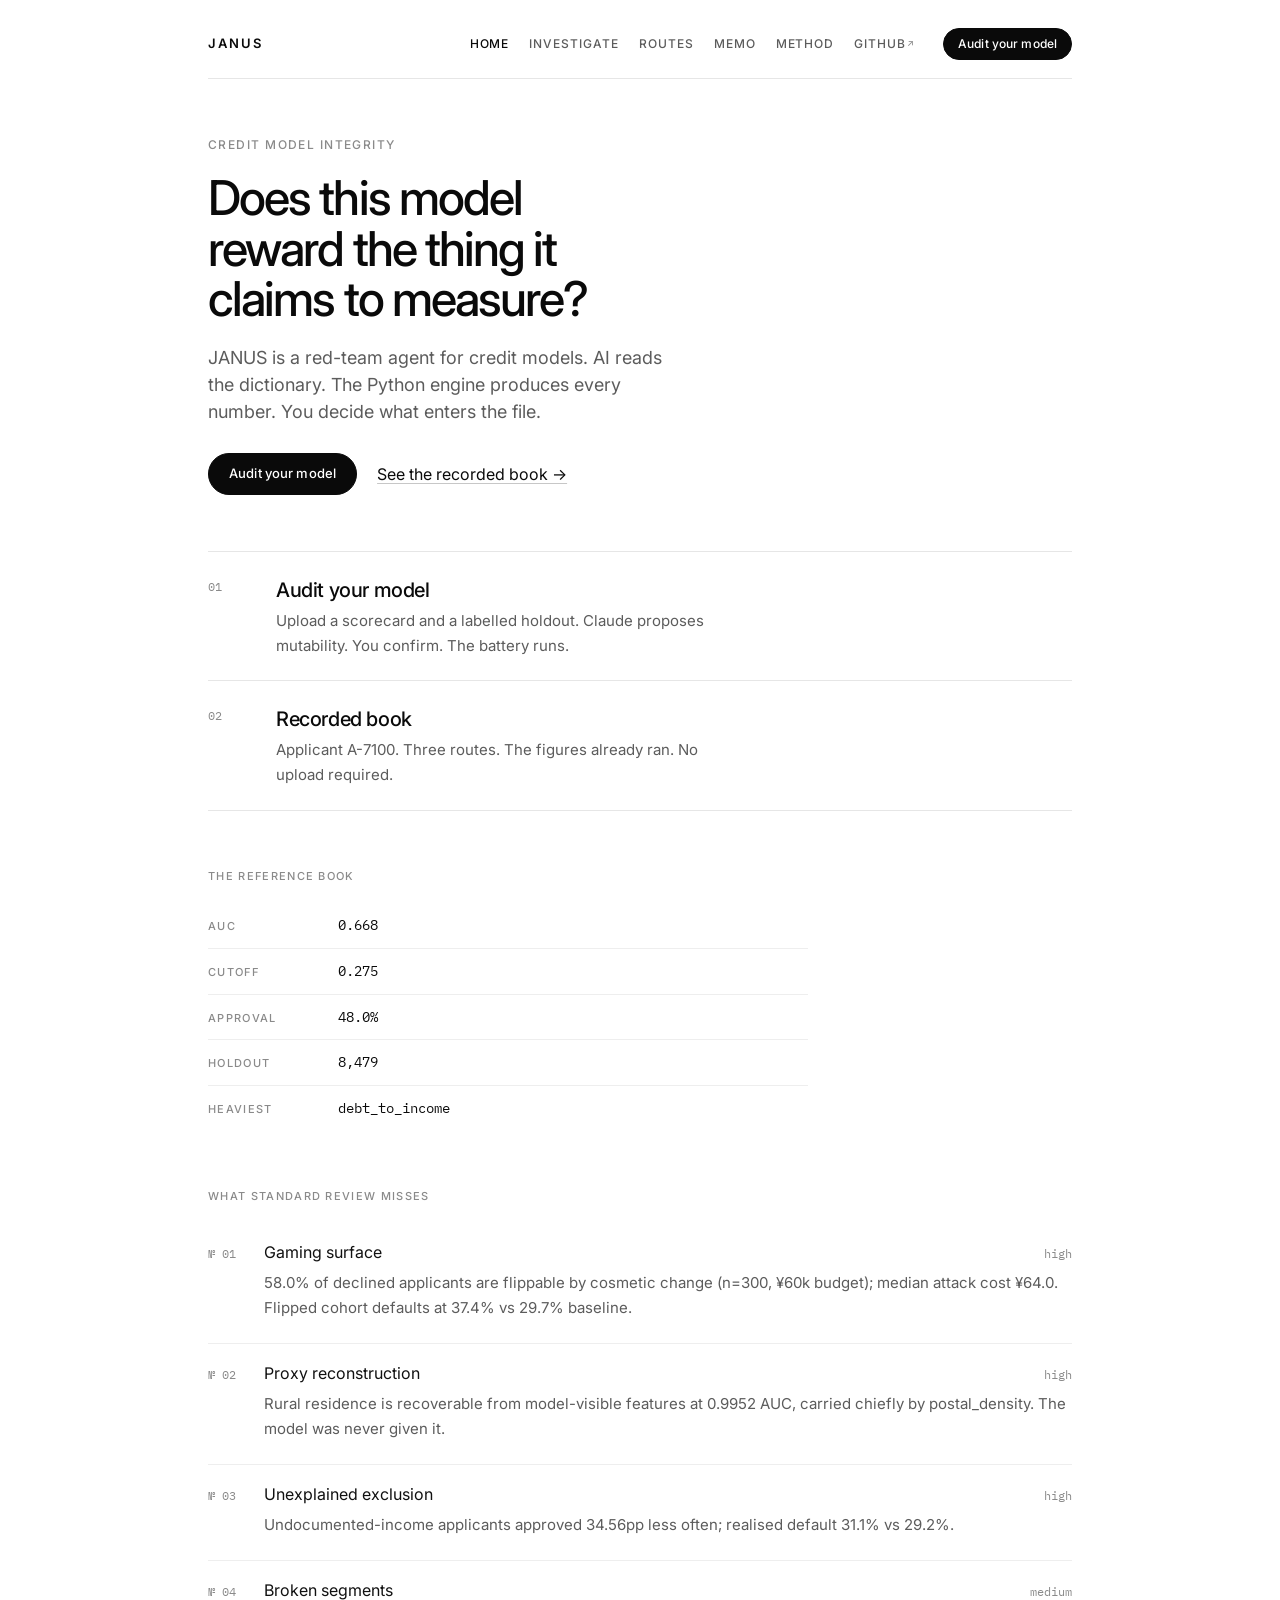
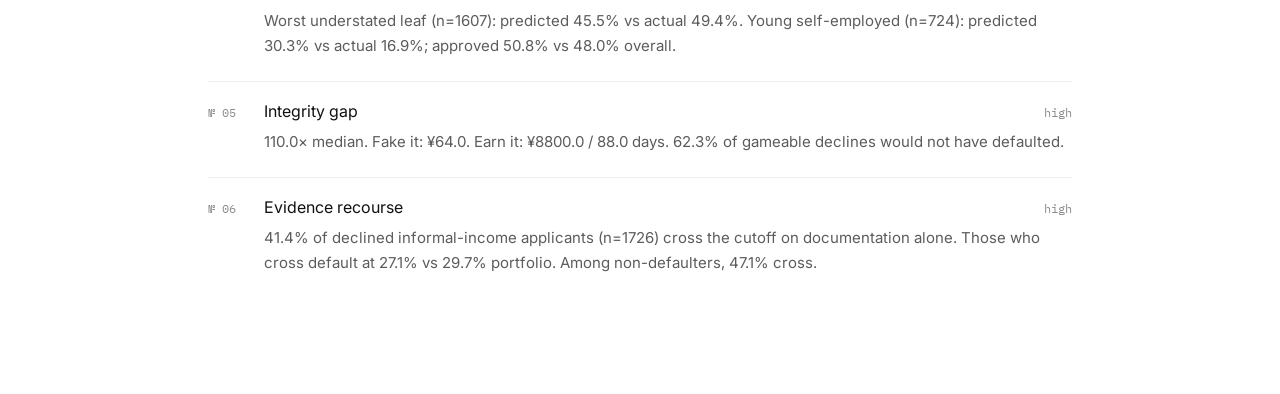
==== docs/index.html @ 26aa862a "Remove GOAI 2026 from the site kicker Co-authored-by: ven venn <venvennnn@users.noreply.github.com>" ====
<!DOCTYPE html>
<html lang="en">
<head>
  <meta charset="utf-8">
  <meta name="viewport" content="width=device-width, initial-scale=1">
  <title>JANUS</title>
  <meta name="description" content="JANUS investigates whether a lending model rewards genuine creditworthiness — or merely the ability to manipulate what it sees.">
  <meta name="theme-color" content="#ffffff">
  <meta property="og:title" content="JANUS — credit model integrity">
  <meta property="og:description" content="Does this model reward the thing it claims to measure?">
  <meta property="og:type" content="website">
  <link rel="icon" href="./favicon.svg" type="image/svg+xml">
  <link rel="preconnect" href="https://fonts.googleapis.com">
  <link rel="preconnect" href="https://fonts.gstatic.com" crossorigin>
  <link href="https://fonts.googleapis.com/css2?family=IBM+Plex+Mono:wght@400;500&family=Inter:wght@400;500;600&display=swap" rel="stylesheet">
  <link rel="stylesheet" href="./css/app.css">
</head>
<body>
  <a class="skip" href="#audit">Skip to audit</a>
  <div class="container">
    <header class="top">
      <a class="brand" href="#brief">JANUS</a>
      <nav class="nav" aria-label="Primary">
        <a href="#brief">home</a>
        <a href="#investigate">investigate</a>
        <a href="#routes">routes</a>
        <a href="#memo">memo</a>
        <a href="#method">method</a>
        <a href="https://github.com/venvennnn/janus" rel="external noopener">github<span class="ext">↗</span></a>
      </nav>
      <a class="btn btn-sm" href="#audit">Audit your model</a>
    </header>

    <p class="dock" id="applicant-dock" hidden>
      <span class="dock-id" data-bind="demo_applicant.applicant_id"></span>
      <span class="sep">·</span>
      <span id="dock-who"></span>
      <span class="sep">·</span>
      DTI <span data-bind="demo_applicant.recorded_dti" data-fmt="dti"></span> recorded, <span data-bind="demo_applicant.true_dti" data-fmt="dti"></span> true
      <span class="sep">·</span>
      <span id="dock-decision">declined</span>
    </p>

    <main>
      <section id="brief" class="view" data-view="brief">
        <p class="kicker">credit model integrity</p>
        <h1 class="hero">Does this model reward the thing it claims to measure?</h1>
        <p class="lede">JANUS is a red-team agent for credit models. AI reads the dictionary. The Python engine produces every number. You decide what enters the file.</p>
        <p class="hero-actions">
          <a class="btn" href="#audit">Audit your model</a>
          <a class="text-btn" href="#investigate">See the recorded book →</a>
        </p>

        <ol class="paths">
          <li>
            <a href="#audit">
              <span class="num">01</span>
              <span class="title">Audit your model</span>
              <span class="subtitle">Upload a scorecard and a labelled holdout. Claude proposes mutability. You confirm. The battery runs.</span>
            </a>
          </li>
          <li>
            <a href="#investigate">
              <span class="num">02</span>
              <span class="title">Recorded book</span>
              <span class="subtitle">Applicant A-7100. Three routes. The figures already ran. No upload required.</span>
            </a>
          </li>
        </ol>

        <h2 class="section-eyebrow">The reference book</h2>
        <ul class="channels">
          <li><span class="label">AUC</span><span class="value" data-bind="model.auc_holdout" data-fmt="auc"></span></li>
          <li><span class="label">Cutoff</span><span class="value" data-bind="model.cutoff" data-fmt="p"></span></li>
          <li><span class="label">Approval</span><span class="value" data-bind="model.approval_rate" data-fmt="pct1"></span></li>
          <li><span class="label">Holdout</span><span class="value" data-bind="model.n_holdout" data-fmt="int"></span></li>
          <li><span class="label">Heaviest</span><span class="value" data-bind="model.heaviest_feature"></span></li>
        </ul>

        <h2 class="section-eyebrow">What standard review misses</h2>
        <ol class="writing-list" id="home-findings"></ol>
      </section>

      <section id="audit" class="view" data-view="audit" hidden>
        <h1>Audit your model</h1>
        <p class="tag">five inputs<span class="sep">·</span>one human gate</p>
        <div class="body">
          <p>Upload a credit model and a labelled holdout. Claude reads the feature dictionary and proposes how each feature can move. You confirm. The engine then runs the same battery that produced the recorded demo. Claude reads those figures and writes the investigation. It never invents a number.</p>
          <p>Most judges should start with the recorded book. The upload path is here so the demo is not only a walkthrough.</p>
          <p>
            <button type="button" class="text-btn" id="btn-use-book">use the JANUS book →</button>
            <span class="sep">·</span>
            <a href="./sample/janus-sample.zip" id="sample-zip">download a sample pack</a>
          </p>
          <p class="fineprint" id="api-status">Checking the review service…</p>
        </div>

        <form id="audit-form" class="audit-form">
          <div class="field">
            <label for="input-model">1. Model</label>
            <input id="input-model" name="model" type="file" accept=".joblib,.pkl,.pickle">
            <p class="hint">Anything with <code>predict_proba</code>. joblib or pickle. Do not upload a model you do not trust — loading pickle executes code.</p>
          </div>
          <div class="field">
            <label for="input-holdout">2. Holdout CSV</label>
            <input id="input-holdout" name="holdout" type="file" accept=".csv">
            <p class="hint">Features plus a <code>default</code> column. Without outcomes, Janus cannot say whether gamed approvals are riskier. Cap 20,000 rows. No PII.</p>
          </div>
          <div class="field">
            <label for="input-cutoff">3. Approval cutoff</label>
            <input id="input-cutoff" name="cutoff" type="number" step="0.001" min="0" max="1" value="0.275" required>
            <p class="hint">Approve when predicted default is below this number. The sample pack writes its cutoff in <code>dictionary.txt</code>.</p>
          </div>
          <div class="field">
            <label for="input-dictionary">4. Feature dictionary</label>
            <input id="input-dictionary" name="dictionary" type="file" accept=".txt,.md,.csv">
            <textarea id="input-dictionary-text" name="dictionary_text" placeholder="Or paste: savings_balance is an unverified snapshot…"></textarea>
            <p class="hint">Strongly recommended. Claude reads this. Without it the agent is guessing in the dark.</p>
          </div>
          <div class="field">
            <label for="input-context">5. Business context</label>
            <textarea id="input-context" name="context" placeholder="Unsecured consumer book. Informal cash income often unrecorded…"></textarea>
            <p class="hint">Optional. Lender, product, what is verified at application.</p>
          </div>
          <p>
            <button type="submit" class="btn" id="btn-propose">Propose mutability</button>
          </p>
          <p class="fineprint" id="propose-status"></p>
        </form>

        <div id="propose-stage" hidden>
          <h2 class="section-eyebrow">Human gate 1</h2>
          <div class="body">
            <p>Claude proposed this table from the dictionary. Edit anything that is wrong. Search does not run until you confirm.</p>
          </div>
          <div class="table-wrap">
            <table class="grid" id="propose-table">
              <thead>
                <tr>
                  <th>Feature</th>
                  <th>Kind</th>
                  <th>Dir</th>
                  <th>Fake ¥</th>
                  <th>Earn ¥</th>
                  <th>Why</th>
                </tr>
              </thead>
              <tbody></tbody>
            </table>
          </div>
          <label class="gate">
            <input type="checkbox" id="gate-upload-mutability">
            <span>I confirm these mutability assumptions for this lender</span>
          </label>
          <p>
            <button type="button" class="btn" id="btn-run-upload">Run the battery</button>
          </p>
          <p class="fineprint" id="run-status"></p>
        </div>
      </section>

      <section id="investigate" class="view" data-view="investigate" hidden>
        <h1>Investigate</h1>
        <p class="tag">coverage first, then intelligence</p>
        <ol class="steps">
          <li><button type="button" data-step="0" class="is-active">mutability</button></li>
          <li><button type="button" data-step="1">battery</button></li>
          <li><button type="button" data-step="2">safer?</button></li>
          <li><button type="button" data-step="3">gap</button></li>
          <li><button type="button" data-step="4">why</button></li>
          <li><button type="button" data-step="5">routes</button></li>
        </ol>
        <p class="step-nav">
          <button type="button" class="text-btn" id="btn-prev">back</button>
          <span class="sep">·</span>
          <button type="button" class="text-btn" id="btn-play">play</button>
          <span class="sep">·</span>
          <button type="button" class="text-btn" id="btn-next">next →</button>
        </p>

        <div id="stage" class="stage" tabindex="-1">
          <article class="panel" data-panel="0">
            <h2>Propose the feature mutability model</h2>
            <div class="body">
              <p>Whether <code>savings_balance</code> is cosmetic depends on how this lender verifies it. The agent reads the feature dictionary and proposes; a person signs. Without this gate, Janus works on exactly one model — the one whose lever table was hand-authored.</p>
            </div>
            <div class="table-wrap">
              <table class="grid" id="mutability-table">
                <thead>
                  <tr>
                    <th>Feature</th>
                    <th>Kind</th>
                    <th>Fake</th>
                    <th>Earn</th>
                    <th>Why</th>
                  </tr>
                </thead>
                <tbody></tbody>
              </table>
            </div>
            <label class="gate">
              <input type="checkbox" id="gate-mutability">
              <span>I confirm these mutability assumptions for this lender</span>
            </label>
          </article>

          <article class="panel" data-panel="1" hidden>
            <h2>The mandatory battery always runs</h2>
            <div class="body">
              <p>A validation report that skipped an audit because the agent did not hypothesise it is worthless. Four audits. Then the part a script cannot do.</p>
            </div>
            <ol class="writing-list" id="battery-tiles"></ol>
          </article>

          <article class="panel" data-panel="2" hidden>
            <h2>Are the flipped applicants actually lower risk?</h2>
            <div class="body">
              <p>The battery found a large cosmetic attack surface. The agent does not stop at “the model is gameable.” It asks whether gamed approvals are the people the model claims to want.</p>
            </div>
            <ul class="channels">
              <li><span class="label">Flipped</span><span class="value" data-bind="battery.attack_surface.flipped_default_rate" data-fmt="pct1" data-run="run.attack_surface"></span></li>
              <li><span class="label">Baseline</span><span class="value" data-bind="battery.attack_surface.baseline_default_rate" data-fmt="pct1" data-run="run.attack_surface"></span></li>
            </ul>
            <p class="body">Gamed approvals are <em>worse</em> than average. The model is not being talked into a safer book.</p>
          </article>

          <article class="panel" data-panel="3" hidden>
            <h2>Fake it versus earn it</h2>
            <div class="body">
              <p>Two cost functions. They are not interchangeable. The median of per-applicant ratios is the gap — not the ratio of medians.</p>
            </div>
            <p class="display" data-bind="battery.integrity_gap.median_gap_ratio" data-fmt="times" data-run="run.integrity_gap"></p>
            <p class="tag">median integrity gap</p>
            <ul class="channels">
              <li><span class="label">Fake it</span><span class="value"><span data-bind="battery.integrity_gap.median_attack_cost_jpy" data-fmt="yen"></span> · one afternoon</span></li>
              <li><span class="label">Earn it</span><span class="value"><span data-bind="battery.integrity_gap.median_genuine_cost_jpy" data-fmt="yen"></span> · <span data-bind="battery.integrity_gap.median_genuine_days" data-fmt="days"></span></span></li>
            </ul>
          </article>

          <article class="panel" data-panel="4" hidden>
            <h2>The honest route is expensive because the DTI is wrong</h2>
            <div class="body">
              <p>Cash income unrecorded → recorded DTI inflates → DTI is the heaviest feature → exclusion follows measurement error, not risk. The correct recourse is not “earn more.” It is “make what you already earn visible.”</p>
            </div>
            <ul class="channels">
              <li><span class="label">Recorded</span><span class="value" data-bind="battery.evidence_recourse.median_recorded_dti" data-fmt="dti" data-run="run.evidence_recourse"></span></li>
              <li><span class="label">True DTI</span><span class="value" data-bind="battery.evidence_recourse.median_true_dti" data-fmt="dti"></span></li>
              <li><span class="label">Cross</span><span class="value" data-bind="battery.evidence_recourse.cross_rate_full_documentation" data-fmt="pct1"></span></li>
              <li><span class="label">Those who do</span><span class="value">default <span data-bind="battery.evidence_recourse.cross_default_rate" data-fmt="pct1"></span> vs <span data-bind="battery.evidence_recourse.portfolio_default_rate" data-fmt="pct1"></span> book</span></li>
            </ul>
            <ol class="writing-list" id="doc-curve"></ol>
          </article>

          <article class="panel" data-panel="5" hidden>
            <h2>Applicant <span data-bind="demo_applicant.applicant_id"></span></h2>
            <div class="body">
              <p id="demo-story">Age 21. Undocumented income. Recorded DTI 1.07 against a true DTI of 0.50. Declined. Did not default. The model asked the wrong question of a person whose finances were already sound.</p>
            </div>
            <p><a class="more" href="#routes">three routes, one screen <span class="arrow">→</span></a></p>
          </article>
        </div>
      </section>

      <section id="routes" class="view" data-view="routes" hidden>
        <h1>Three routes</h1>
        <p class="tag">one applicant<span class="sep">·</span><span data-bind="demo_applicant.applicant_id"></span></p>
        <div class="body">
          <p>A single path is fragile. Janus returns the top routes within an effort budget. Route A is a defender finding — never shown to the applicant. Routes B and C are what a policy owner can actually offer.</p>
          <p>
            <span class="mono">p = <span id="p-now"></span></span>
            <span class="sep">·</span>
            cutoff <span class="mono" data-bind="model.cutoff" data-fmt="p"></span>
            <span class="sep">·</span>
            <span id="p-decision">DECLINED</span>
            <span class="sep">·</span>
            <button type="button" class="text-btn" id="btn-reset-p">show original</button>
          </p>
        </div>
        <span id="p-needle" hidden></span>
        <span id="p-cutoff-tick" hidden></span>

        <ol class="writing-list route-list">
          <li class="route" data-route="a">
            <span class="num">A</span>
            <span class="title">Fake it</span>
            <span class="date" id="cost-a"></span>
            <span class="subtitle">Manipulate cosmetic features. <span id="time-a"></span>. <span id="p-a"></span>. Model owner only.</span>
            <button type="button" class="text-btn" data-apply="a">apply →</button>
          </li>
          <li class="route" data-route="b">
            <span class="num">B</span>
            <span class="title">Earn it</span>
            <span class="date" id="cost-b"></span>
            <span class="subtitle">Genuine financial improvement. <span id="time-b"></span>. <span id="p-b"></span>.</span>
            <button type="button" class="text-btn" data-apply="b">apply →</button>
          </li>
          <li class="route" data-route="c">
            <span class="num">C</span>
            <span class="title">Document it</span>
            <span class="date" id="cost-c">¥0</span>
            <span class="subtitle">Change nothing. Make existing income visible. <span id="time-c"></span>. <span id="p-c"></span>.</span>
            <button type="button" class="text-btn" data-apply="c">apply →</button>
          </li>
        </ol>
        <p class="reveal" id="route-reveal" hidden>Documentation alone takes this applicant across the cutoff. No money moved. The exclusion was measurement error — and the remedy is measurement.</p>
        <p class="fineprint">Routes describe what the model responds to. They never promise approval. Route C is not a documentation mandate.</p>
      </section>

      <section id="memo" class="view" data-view="memo" hidden>
        <h1>Findings memo</h1>
        <p class="tag">human gate 2<span class="sep">·</span>seed <span data-bind="seed"></span></p>
        <div class="body">
          <p>Accept or reject each finding. Janus produces evidence; a person decides.</p>
        </div>
        <ol class="findings writing-list" id="findings-list"></ol>
        <label class="gate">
          <input type="checkbox" id="gate-findings">
          <span>I accept the checked findings for the validation file</span>
        </label>
        <p class="tag" id="sign-status">Package unsigned.</p>
      </section>

      <section id="method" class="view" data-view="method" hidden>
        <h1>Method</h1>
        <p class="tag">the split is the compliance story</p>
        <div class="body">
          <p>The LLM decides what to investigate and what matters. It never produces a number. Every claim dereferences to a recorded run. A hallucinated statistic is structurally impossible, not merely discouraged.</p>
          <p>Elicit feature mutability → human gate. Run the mandatory battery. Form hypotheses from surprises. Design and run follow-up experiments. Judge materiality. Synthesise the memo from the investigation graph.</p>
          <p>Only numbers from <code>run_audit.py</code>, <code>integrity_gap</code>, and <code>evidence_recourse</code> appear here. Two attack-cost medians exist and are not interchangeable.</p>
          <p>Reproduce locally:</p>
          <pre><code>pip install -e .
python -m janus.run_audit</code></pre>
          <p>To audit an uploaded model: <code>pip install -e ".[serve]"</code>, set <code>ANTHROPIC_API_KEY</code>, then <code>uvicorn janus.server:app --port 8000</code>. Claude proposes mutability and reads the battery. Confirm the table before search. The model still never produces a number.</p>
          <p>Demo data is synthetic. Generation logic and every planted mechanism are documented in <code>janus/data_gen.py</code>. No real applicant data is used.</p>
          <p>The battery says the model is gameable. The follow-up says gamed approvals are worse. The integrity gap says the honest path is two orders of magnitude more expensive. Then the recorded/true DTI split appears — and Route C is free. The people the model excludes could be approved for nothing.</p>
          <p>Janus does not make credit decisions. Attack recipes stay with the model owner. Recourse routes travel through the lender’s adverse-action process. Findings are diagnostic.</p>
        </div>
      </section>
    </main>
  </div>

  <div class="toast" id="toast" hidden role="status"></div>
  <script src="./data/findings.js"></script>
  <script src="./js/config.js"></script>
  <script src="./js/app.js"></script>
</body>
</html>
---- docs/css/app.css ----
:root {
  --bg: #ffffff;
  --text-primary: #0a0a0a;
  --text-body: #111111;
  --text-secondary: #5c5c5c;
  --text-tertiary: #8a8a8a;
  --hairline: #e6e6e6;
  --row-hairline: #eeeeee;
  --separator: #b3b3b3;
  --accent: #0a0a0a;
  --ok: #0a0a0a;
  --danger: #0a0a0a;
  --font-sans: "Inter", -apple-system, BlinkMacSystemFont, "Segoe UI", sans-serif;
  --font-serif: "Inter", -apple-system, BlinkMacSystemFont, "Segoe UI", sans-serif;
  --font-mono: "IBM Plex Mono", ui-monospace, "SF Mono", Menlo, monospace;
}

* { box-sizing: border-box; }
html { scroll-behavior: smooth; background: #ffffff; }
body {
  margin: 0;
  background: #ffffff;
  color: var(--text-primary);
  font-family: var(--font-sans);
  font-size: 16px;
  line-height: 1.65;
  -webkit-font-smoothing: antialiased;
}
::selection { background: #111; color: #fff; }
code, .mono, .value {
  font-family: var(--font-mono);
  font-size: 0.86em;
  font-feature-settings: "tnum", "zero";
}

a {
  color: inherit;
  text-decoration: underline;
  text-decoration-color: #c7c7c7;
  text-decoration-thickness: 1px;
  text-underline-offset: 3px;
}
a:hover { text-decoration-color: #0a0a0a; }

.skip {
  position: absolute;
  left: -999px;
  top: 0;
  background: #0a0a0a;
  color: #fff;
  padding: 0.4rem 0.7rem;
}
.skip:focus { left: 0.5rem; top: 0.5rem; }

.container {
  max-width: 920px;
  margin: 0 auto;
  padding: 28px 28px 96px;
}

.top {
  display: flex;
  align-items: center;
  gap: 28px;
  padding-bottom: 18px;
  margin-bottom: 56px;
  border-bottom: 1px solid var(--hairline);
}
.brand {
  font-family: var(--font-sans);
  font-size: 13px;
  font-weight: 600;
  letter-spacing: 0.16em;
  text-transform: uppercase;
  text-decoration: none;
  flex: 0 0 auto;
}
.nav {
  display: flex;
  flex-wrap: wrap;
  gap: 20px;
  margin-left: auto;
  font-size: 12px;
  font-weight: 500;
  letter-spacing: 0.08em;
  text-transform: uppercase;
}
.nav a {
  color: var(--text-secondary);
  text-decoration: none;
}
.nav a:hover,
.nav a[aria-current="page"] { color: #0a0a0a; }
.nav .ext { font-size: 9px; vertical-align: 0.3em; margin-left: 1px; opacity: 0.7; }

.btn {
  appearance: none;
  display: inline-flex;
  align-items: center;
  justify-content: center;
  border: 1px solid #0a0a0a;
  background: #0a0a0a;
  color: #ffffff;
  padding: 12px 20px;
  border-radius: 999px;
  font-family: var(--font-sans);
  font-size: 13px;
  font-weight: 500;
  letter-spacing: 0.01em;
  text-decoration: none;
  cursor: pointer;
  line-height: 1.2;
}
.btn:hover { background: #262626; border-color: #262626; color: #fff; text-decoration: none; }
.btn-sm { padding: 8px 14px; font-size: 12px; flex: 0 0 auto; }
button.btn { font: inherit; font-size: 13px; font-weight: 500; }

.dock {
  color: var(--text-secondary);
  margin: -28px 0 36px;
  font-size: 14px;
}
.dock[hidden] { display: none; }
.dock-id { font-family: var(--font-mono); font-size: 0.88em; }
.sep { color: var(--separator); margin: 0 0.4em; font-style: normal; }

.view[hidden] { display: none !important; }

.kicker {
  font-size: 12px;
  font-weight: 500;
  letter-spacing: 0.12em;
  text-transform: uppercase;
  color: var(--text-tertiary);
  margin: 0 0 18px;
}
h1 {
  font-size: 34px;
  letter-spacing: -0.03em;
  line-height: 1.1;
  font-weight: 500;
  margin: 0 0 12px;
}
h1.hero {
  font-size: 48px;
  max-width: 14ch;
  letter-spacing: -0.04em;
  line-height: 1.05;
  margin: 0 0 20px;
}
h2 {
  font-size: 22px;
  font-weight: 500;
  letter-spacing: -0.02em;
  margin: 0 0 12px;
}
.lede {
  max-width: 42ch;
  font-size: 18px;
  line-height: 1.5;
  color: var(--text-secondary);
  margin: 0 0 28px;
}
.hero-actions {
  display: flex;
  flex-wrap: wrap;
  align-items: center;
  gap: 20px;
  margin: 0 0 56px;
}
.tag {
  color: var(--text-secondary);
  font-size: 15px;
  margin: 0 0 36px;
}
.section-eyebrow {
  font-size: 11px;
  font-weight: 500;
  letter-spacing: 0.12em;
  text-transform: uppercase;
  color: var(--text-tertiary);
  margin: 56px 0 18px;
}

.body { max-width: 64ch; }
.body p { margin: 0 0 16px; color: var(--text-body); }
.fineprint { color: var(--text-secondary); font-size: 14px; max-width: 64ch; }

.paths { list-style: none; margin: 0; padding: 0; border-top: 1px solid var(--hairline); }
.paths > li { border-bottom: 1px solid var(--hairline); }
.paths a {
  display: grid;
  grid-template-columns: 48px 1fr;
  grid-template-areas: "num title" "num sub";
  gap: 2px 20px;
  padding: 22px 0;
  text-decoration: none;
}
.paths a:hover .title { text-decoration: underline; text-underline-offset: 4px; }
.paths .num {
  grid-area: num;
  font-family: var(--font-mono);
  font-size: 12px;
  color: var(--text-tertiary);
  padding-top: 3px;
}
.paths .title {
  grid-area: title;
  font-size: 20px;
  font-weight: 500;
  letter-spacing: -0.02em;
}
.paths .subtitle {
  grid-area: sub;
  font-size: 15px;
  color: var(--text-secondary);
  max-width: 52ch;
}

.channels { list-style: none; margin: 0; padding: 0; max-width: 60ch; }
.channels li {
  display: grid;
  grid-template-columns: 11ch 1fr;
  gap: 20px;
  align-items: baseline;
  padding: 11px 0;
  border-top: 1px solid var(--row-hairline);
}
.channels li:first-child { border-top: 0; }
.channels .label {
  font-size: 11px;
  font-weight: 500;
  letter-spacing: 0.12em;
  text-transform: uppercase;
  color: var(--text-tertiary);
}

.writing-list { list-style: none; margin: 0; padding: 0; }
.writing-list > li {
  display: grid;
  grid-template-columns: 38px minmax(0, 1fr) auto;
  grid-template-areas:
    "num title date"
    ". sub sub"
    ". act act";
  align-items: baseline;
  gap: 6px 18px;
  padding: 16px 0;
  border-top: 1px solid var(--row-hairline);
}
.writing-list > li:first-child { border-top: 0; }
.writing-list .num {
  grid-area: num;
  font-family: var(--font-mono);
  font-size: 11.5px;
  color: var(--text-tertiary);
}
.writing-list .title {
  grid-area: title;
  font-size: 16px;
  color: var(--text-body);
}
.writing-list .subtitle {
  grid-area: sub;
  font-size: 15px;
  color: var(--text-secondary);
}
.writing-list .date {
  grid-area: date;
  font-family: var(--font-mono);
  font-size: 11.5px;
  color: var(--text-tertiary);
  white-space: nowrap;
}
.writing-list .text-btn { grid-area: act; justify-self: start; margin-top: 4px; }
.route.is-live .title { color: #0a0a0a; font-weight: 600; }

.more {
  display: inline-block;
  margin-top: 18px;
  font-size: 15px;
  color: var(--text-secondary);
  text-decoration: none;
}
.more:hover { color: #0a0a0a; }
.more .arrow { display: inline-block; }

.steps {
  list-style: none;
  margin: 0 0 12px;
  padding: 0;
  display: flex;
  flex-wrap: wrap;
  gap: 16px;
  font-size: 11px;
  font-weight: 500;
  letter-spacing: 0.12em;
  text-transform: uppercase;
}
.steps button {
  appearance: none;
  border: 0;
  background: none;
  padding: 0;
  color: var(--text-tertiary);
  font: inherit;
  letter-spacing: inherit;
  text-transform: inherit;
  cursor: pointer;
}
.steps button.is-active,
.steps button:hover { color: #0a0a0a; }
.step-nav { color: var(--text-secondary); margin: 0 0 36px; }

.text-btn {
  appearance: none;
  border: 0;
  background: none;
  padding: 0;
  font: inherit;
  color: #0a0a0a;
  cursor: pointer;
  text-decoration: underline;
  text-decoration-color: #c7c7c7;
  text-underline-offset: 3px;
}
.text-btn:hover { text-decoration-color: #0a0a0a; }

.table-wrap { overflow: auto; margin: 1.2rem 0; }
.grid { width: 100%; border-collapse: collapse; font-size: 14px; }
.grid th, .grid td {
  padding: 10px 8px;
  border-bottom: 1px solid var(--row-hairline);
  text-align: left;
  vertical-align: top;
}
.grid th {
  font-size: 11px;
  font-weight: 500;
  letter-spacing: 0.1em;
  text-transform: uppercase;
  color: var(--text-tertiary);
}
.grid td:nth-child(3),
.grid td:nth-child(4) { font-family: var(--font-mono); font-size: 12px; white-space: nowrap; }
.kind { color: var(--text-tertiary); font-size: 12px; }

.gate {
  display: flex;
  gap: 0.6rem;
  align-items: flex-start;
  margin: 1.2rem 0;
  color: var(--text-secondary);
}
.gate input { margin-top: 0.3rem; accent-color: #0a0a0a; }

.display {
  font-size: 64px;
  line-height: 0.95;
  margin: 8px 0 4px;
  letter-spacing: -0.04em;
  font-weight: 500;
}
.reveal {
  margin-top: 20px;
  color: var(--text-body);
  max-width: 64ch;
}
.reveal[hidden] { display: none; }
.is-ok { color: #0a0a0a; }
.is-bad { color: #0a0a0a; }

.findings label { display: flex; gap: 0.6rem; align-items: flex-start; }
.findings .run {
  font-family: var(--font-mono);
  font-size: 11.5px;
  color: var(--text-tertiary);
}

pre {
  background: transparent;
  border-top: 1px solid var(--hairline);
  border-bottom: 1px solid var(--hairline);
  padding: 14px 0;
  overflow: auto;
  font-family: var(--font-mono);
  font-size: 13px;
  color: var(--text-body);
}

.toast {
  position: fixed;
  left: 50%;
  bottom: 1.2rem;
  transform: translateX(-50%);
  background: #0a0a0a;
  color: #fff;
  padding: 0.5rem 0.9rem;
  font-family: var(--font-sans);
  font-size: 12px;
  border-radius: 999px;
}
.audit-form { margin: 36px 0 48px; max-width: 64ch; }
.field { margin: 0 0 26px; }
.field label {
  display: block;
  font-size: 11px;
  font-weight: 500;
  letter-spacing: 0.12em;
  text-transform: uppercase;
  color: var(--text-tertiary);
  margin-bottom: 8px;
}
.field input[type="text"],
.field input[type="number"],
.field input[type="file"],
.field textarea,
.grid select,
.grid input[type="number"],
.grid input[type="text"] {
  width: 100%;
  border: 0;
  border-bottom: 1px solid var(--hairline);
  background: transparent;
  color: var(--text-body);
  font: inherit;
  padding: 8px 0;
  border-radius: 0;
}
.field input[type="file"] {
  font-size: 13px;
  color: var(--text-secondary);
}
.field textarea { min-height: 4.5rem; resize: vertical; line-height: 1.5; }
.field .hint {
  margin: 6px 0 0;
  font-size: 13px;
  color: var(--text-secondary);
}
#api-status.is-ok { color: var(--text-secondary); }
#api-status.is-bad { color: var(--text-secondary); }
#propose-stage[hidden] { display: none; }
.grid select { font-size: 12px; }
.grid input[type="number"] { font-family: var(--font-mono); font-size: 12px; width: 7rem; }
.grid input[type="text"] { font-size: 13px; }

.toast[hidden] { display: none; }

@media (max-width: 720px) {
  .container { padding: 20px 18px 64px; }
  .top { flex-wrap: wrap; gap: 12px 16px; margin-bottom: 36px; }
  .nav { margin-left: 0; width: 100%; order: 3; gap: 14px; font-size: 11px; }
  .brand { margin-right: auto; }
  h1 { font-size: 28px; }
  h1.hero { font-size: 36px; max-width: none; }
  .channels li { grid-template-columns: 1fr; gap: 4px; }
  .writing-list > li {
    grid-template-columns: 32px 1fr;
    grid-template-areas:
      "num title"
      ". date"
      ". sub"
      ". act";
  }
  .paths a { grid-template-columns: 36px 1fr; }
}

@media (prefers-reduced-motion: reduce) {
  html { scroll-behavior: auto; }
}
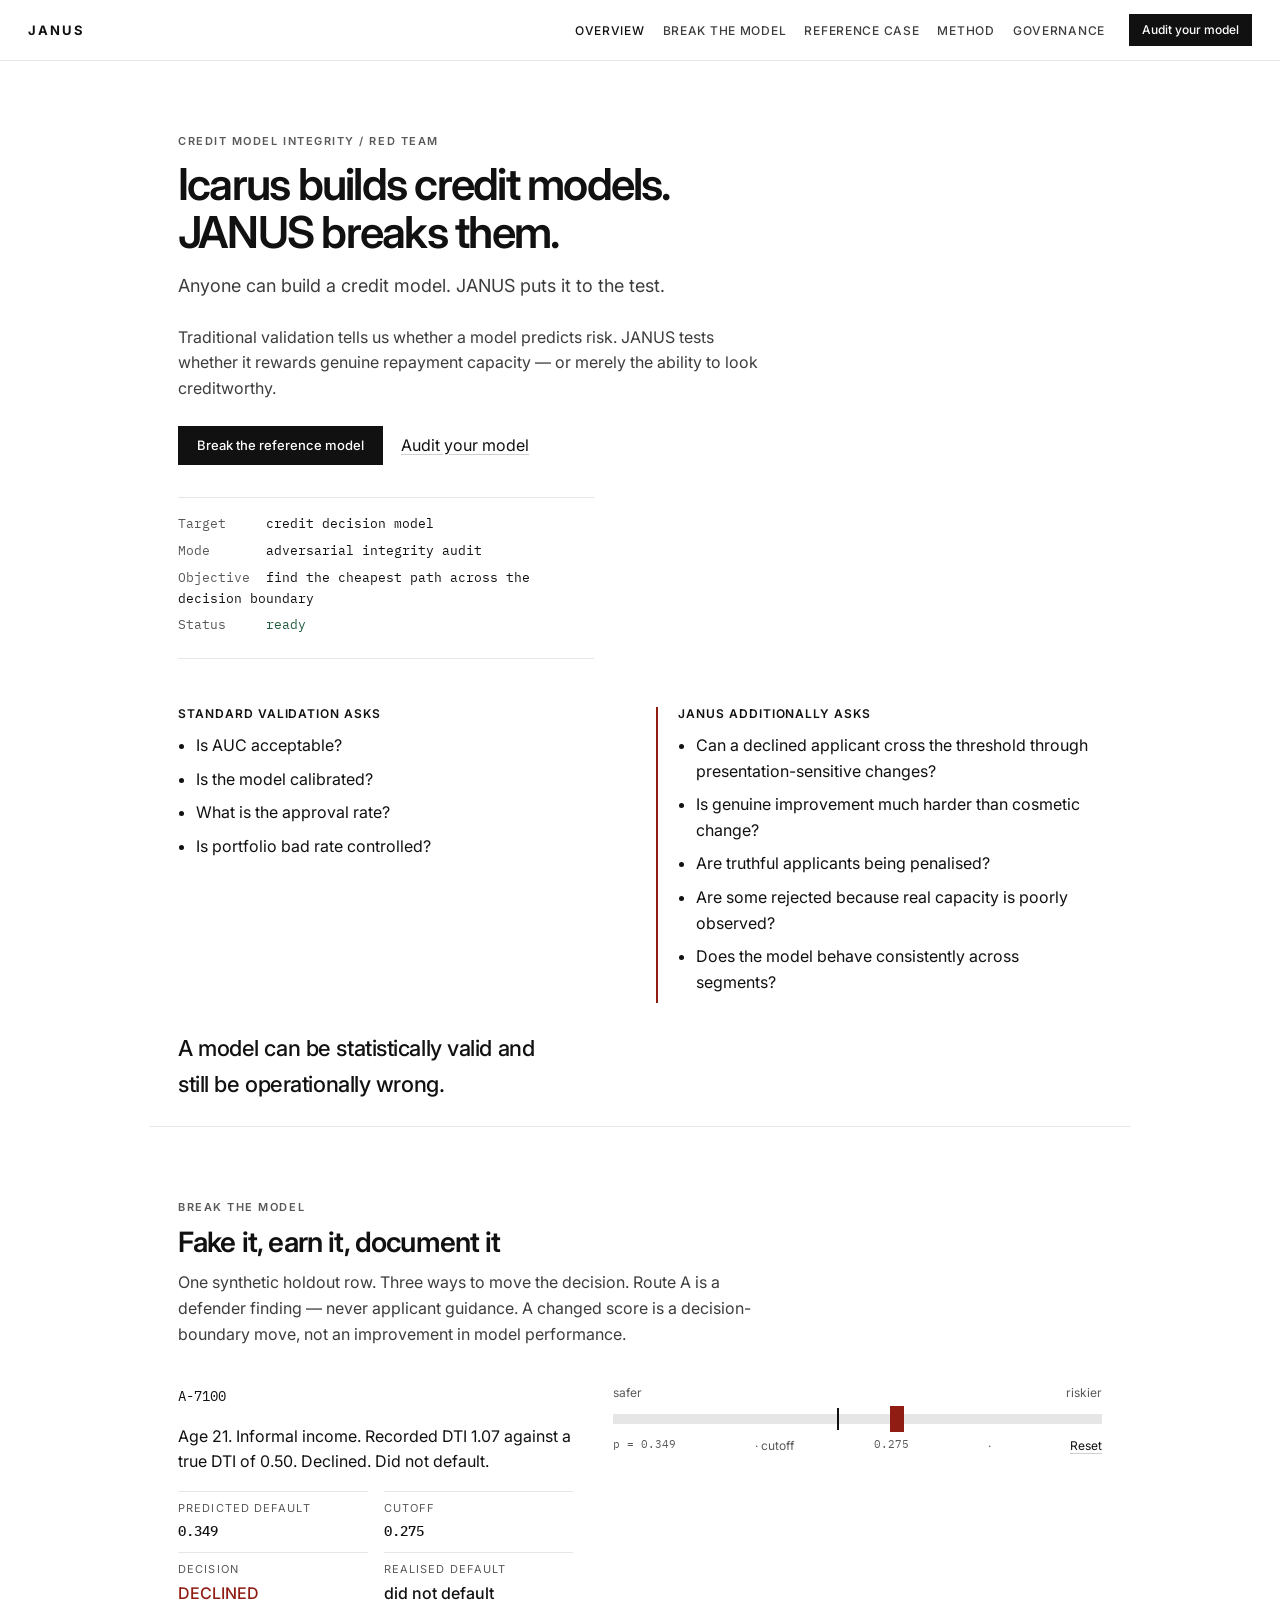
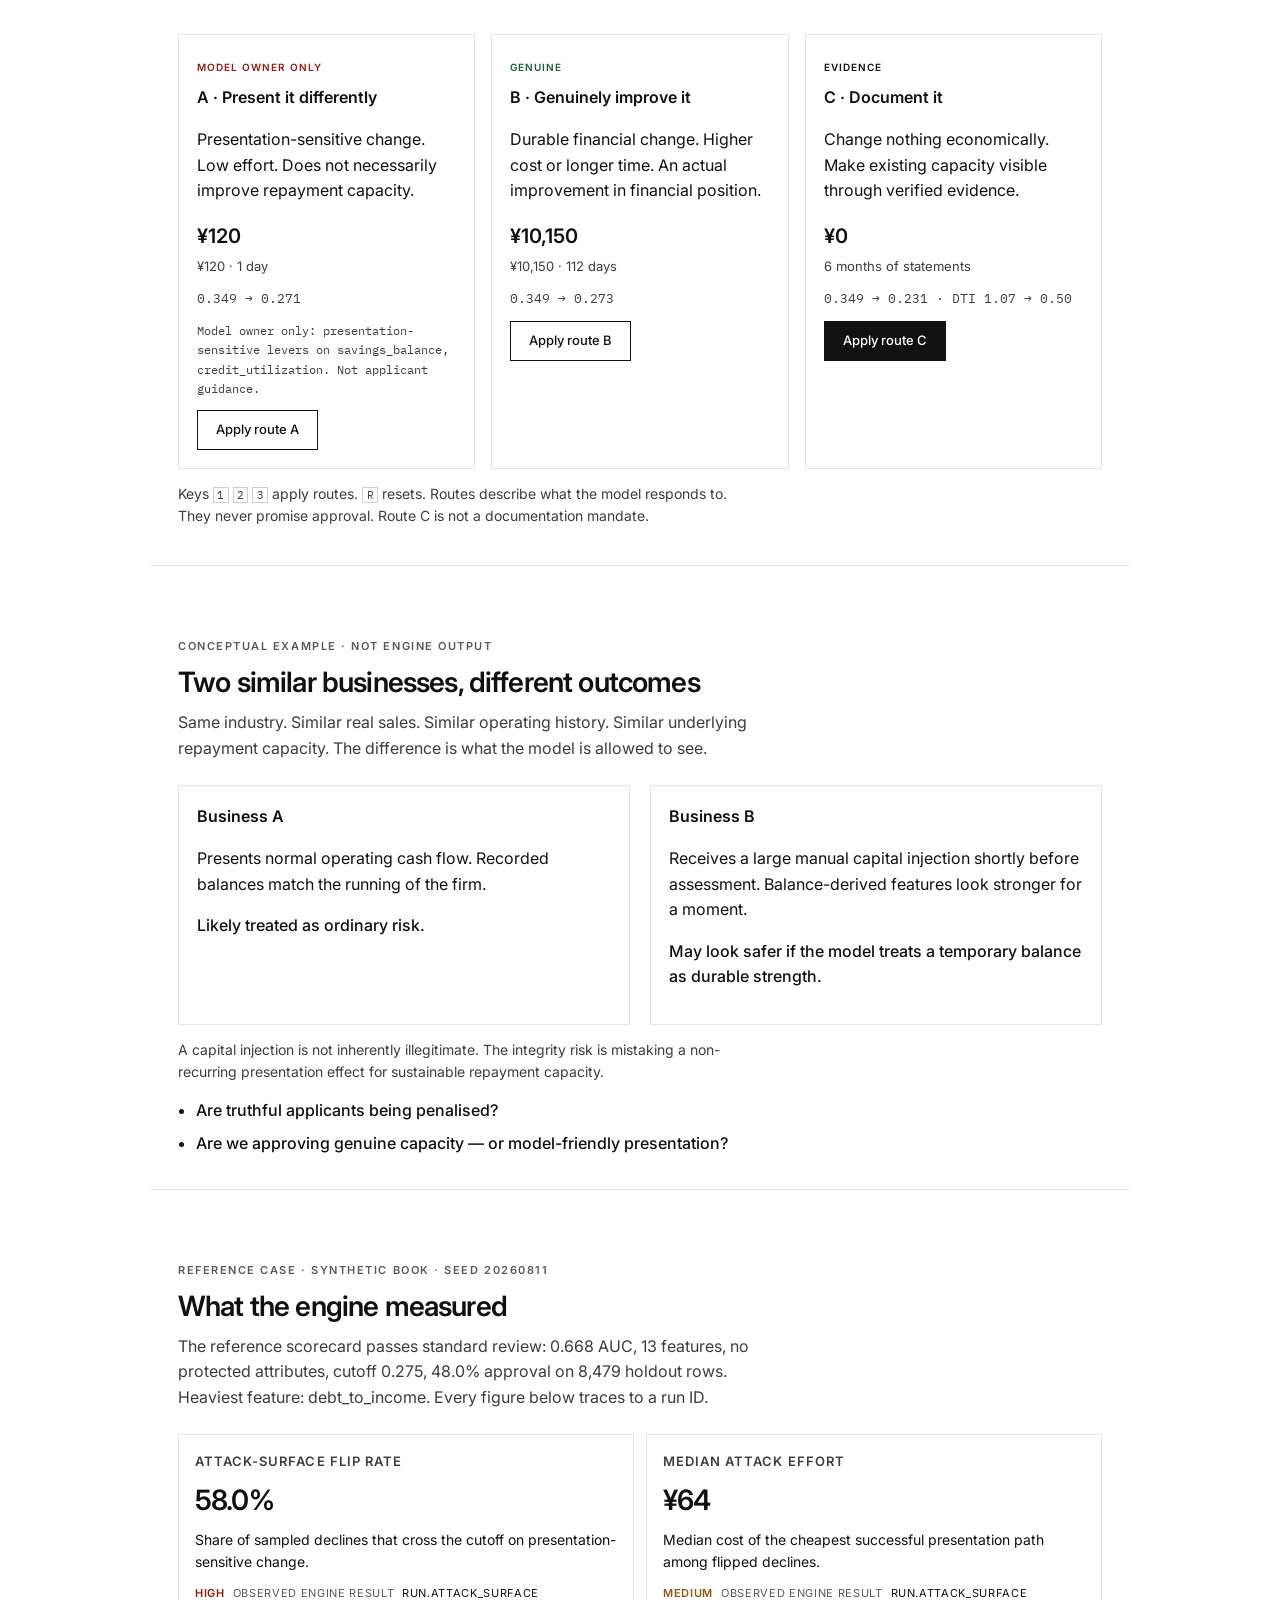
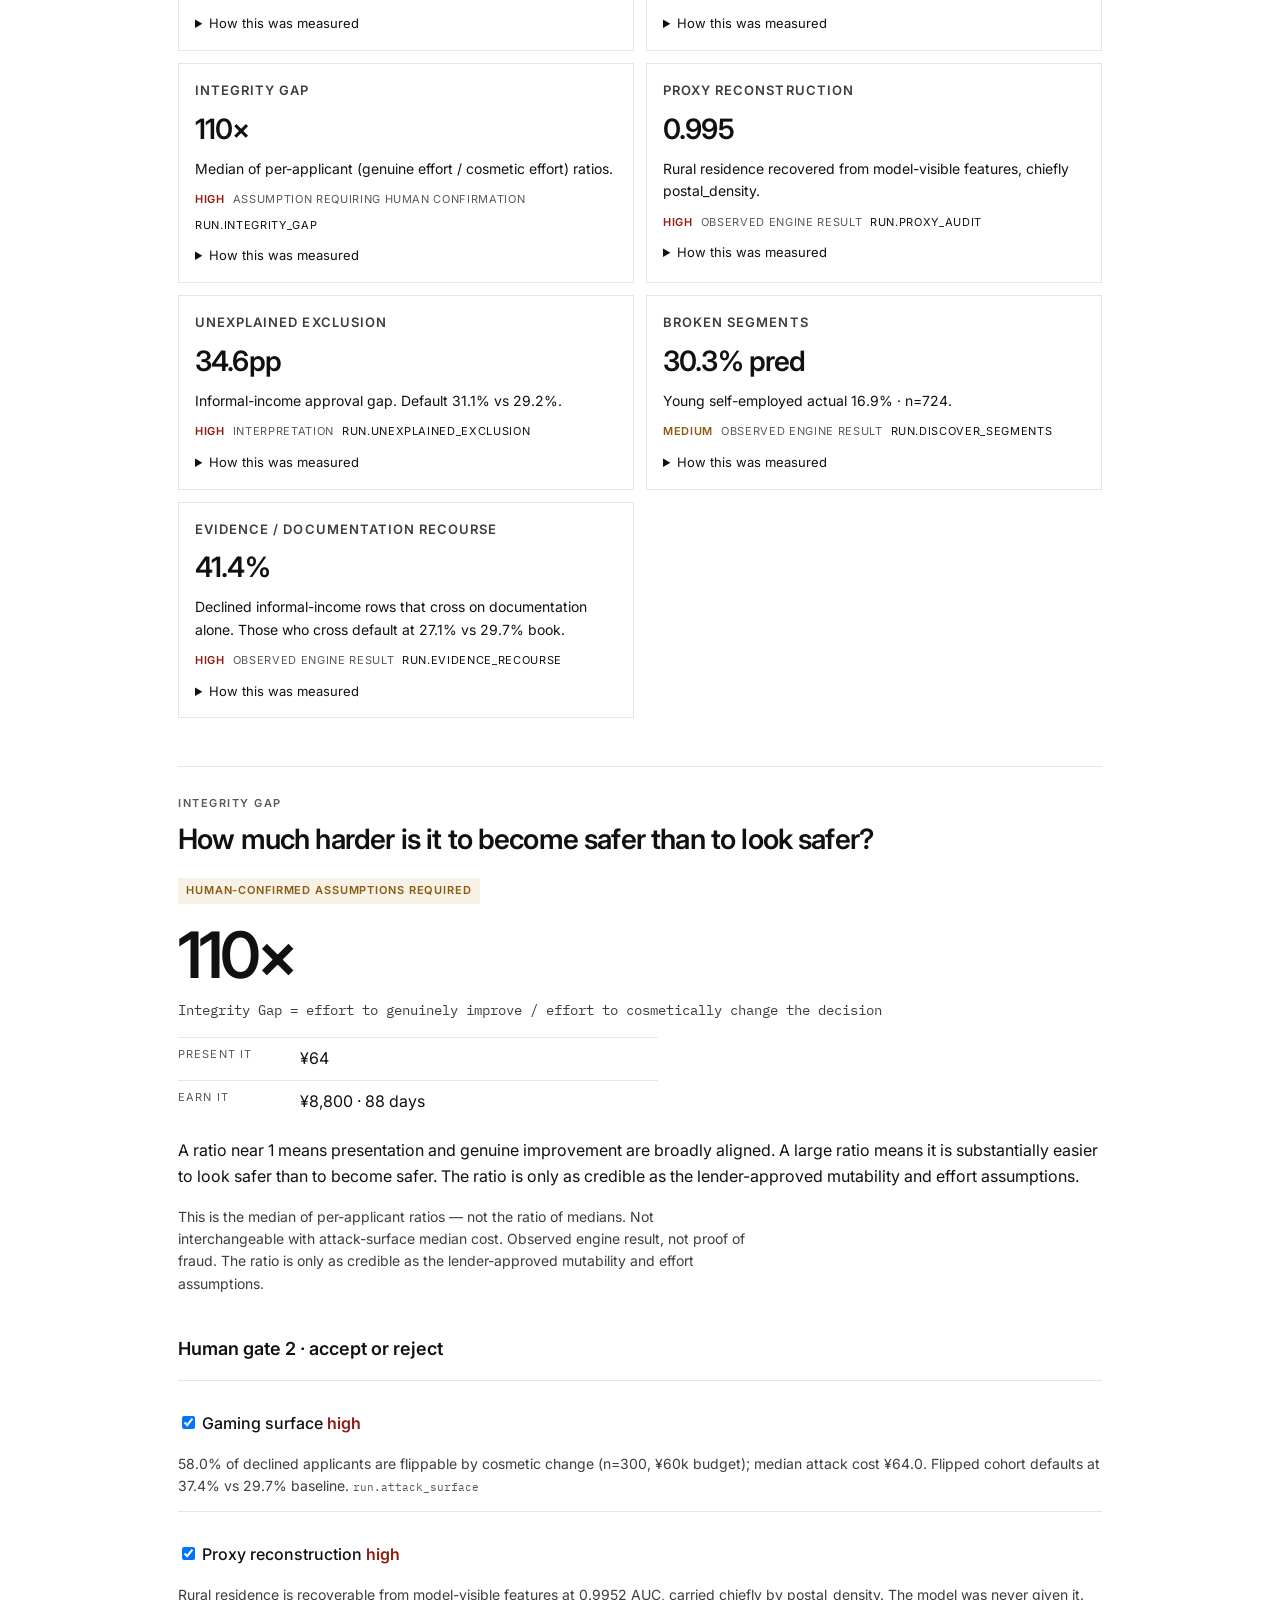
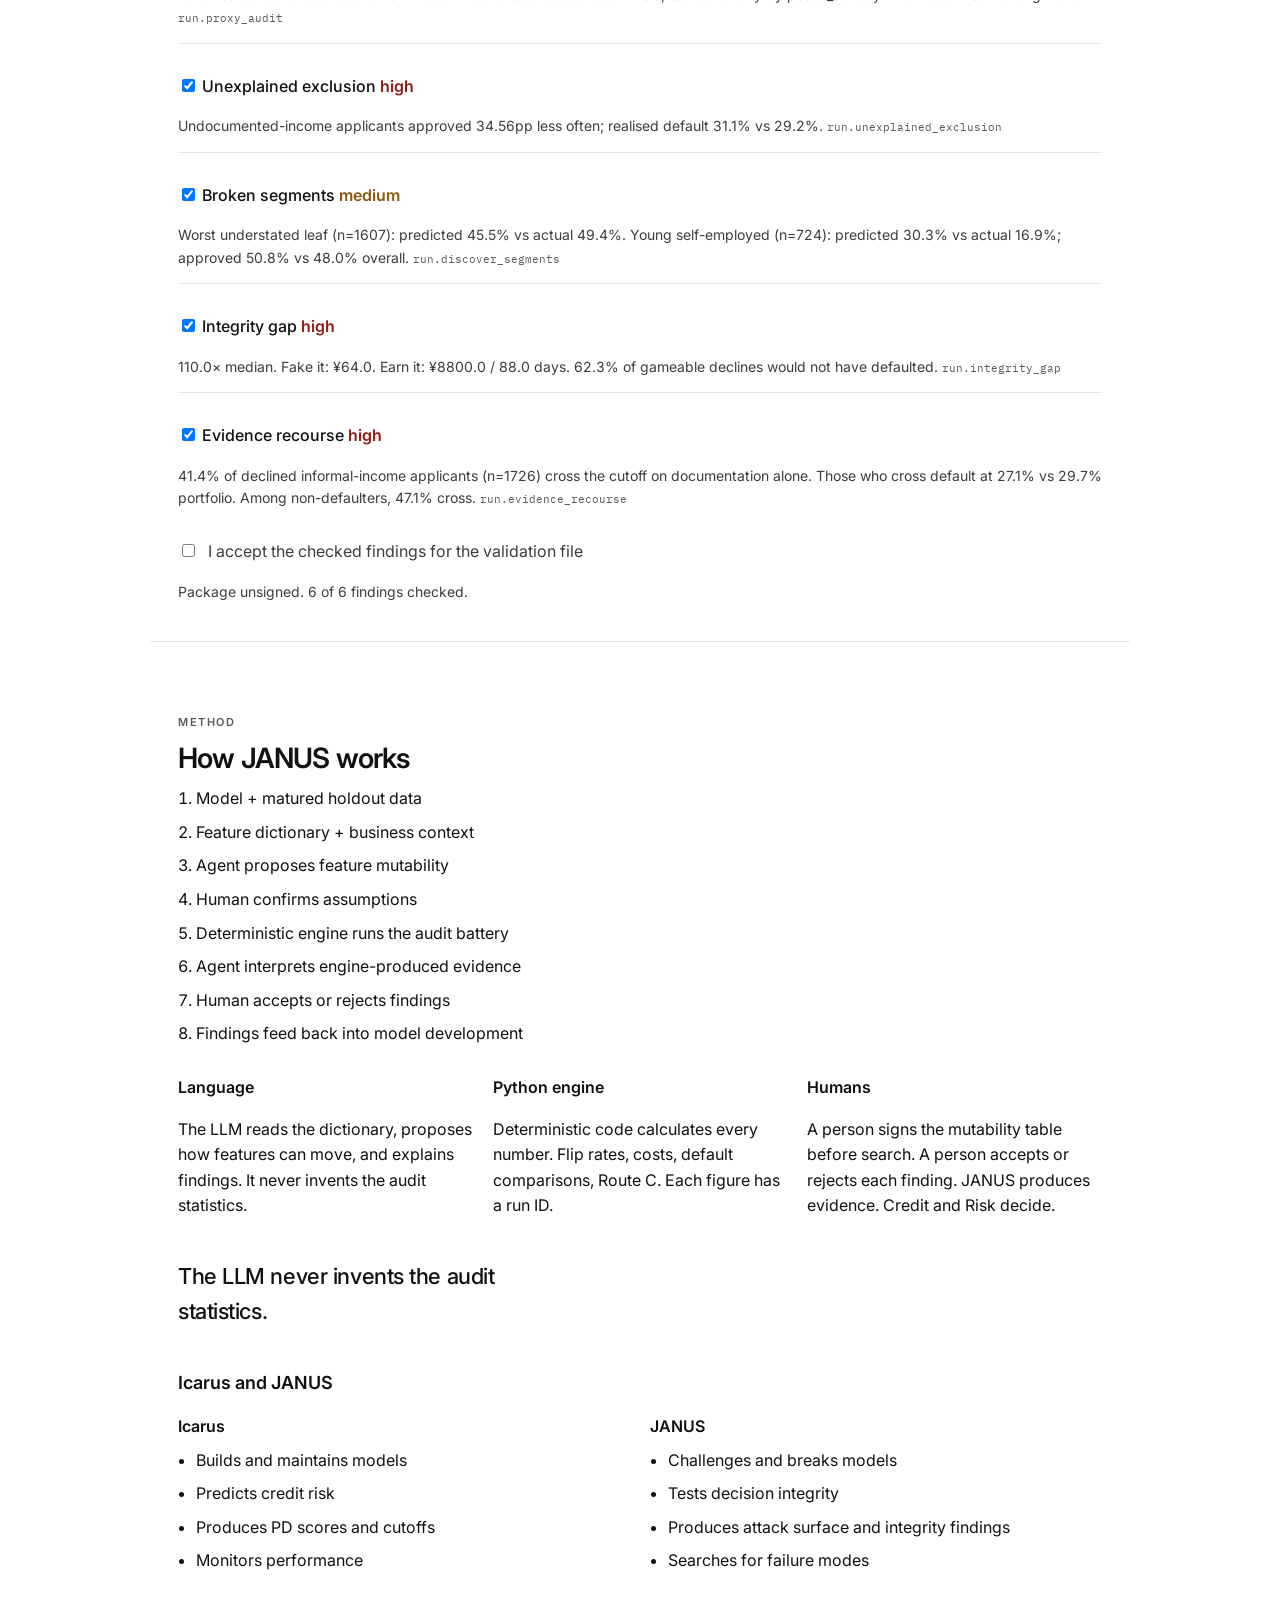
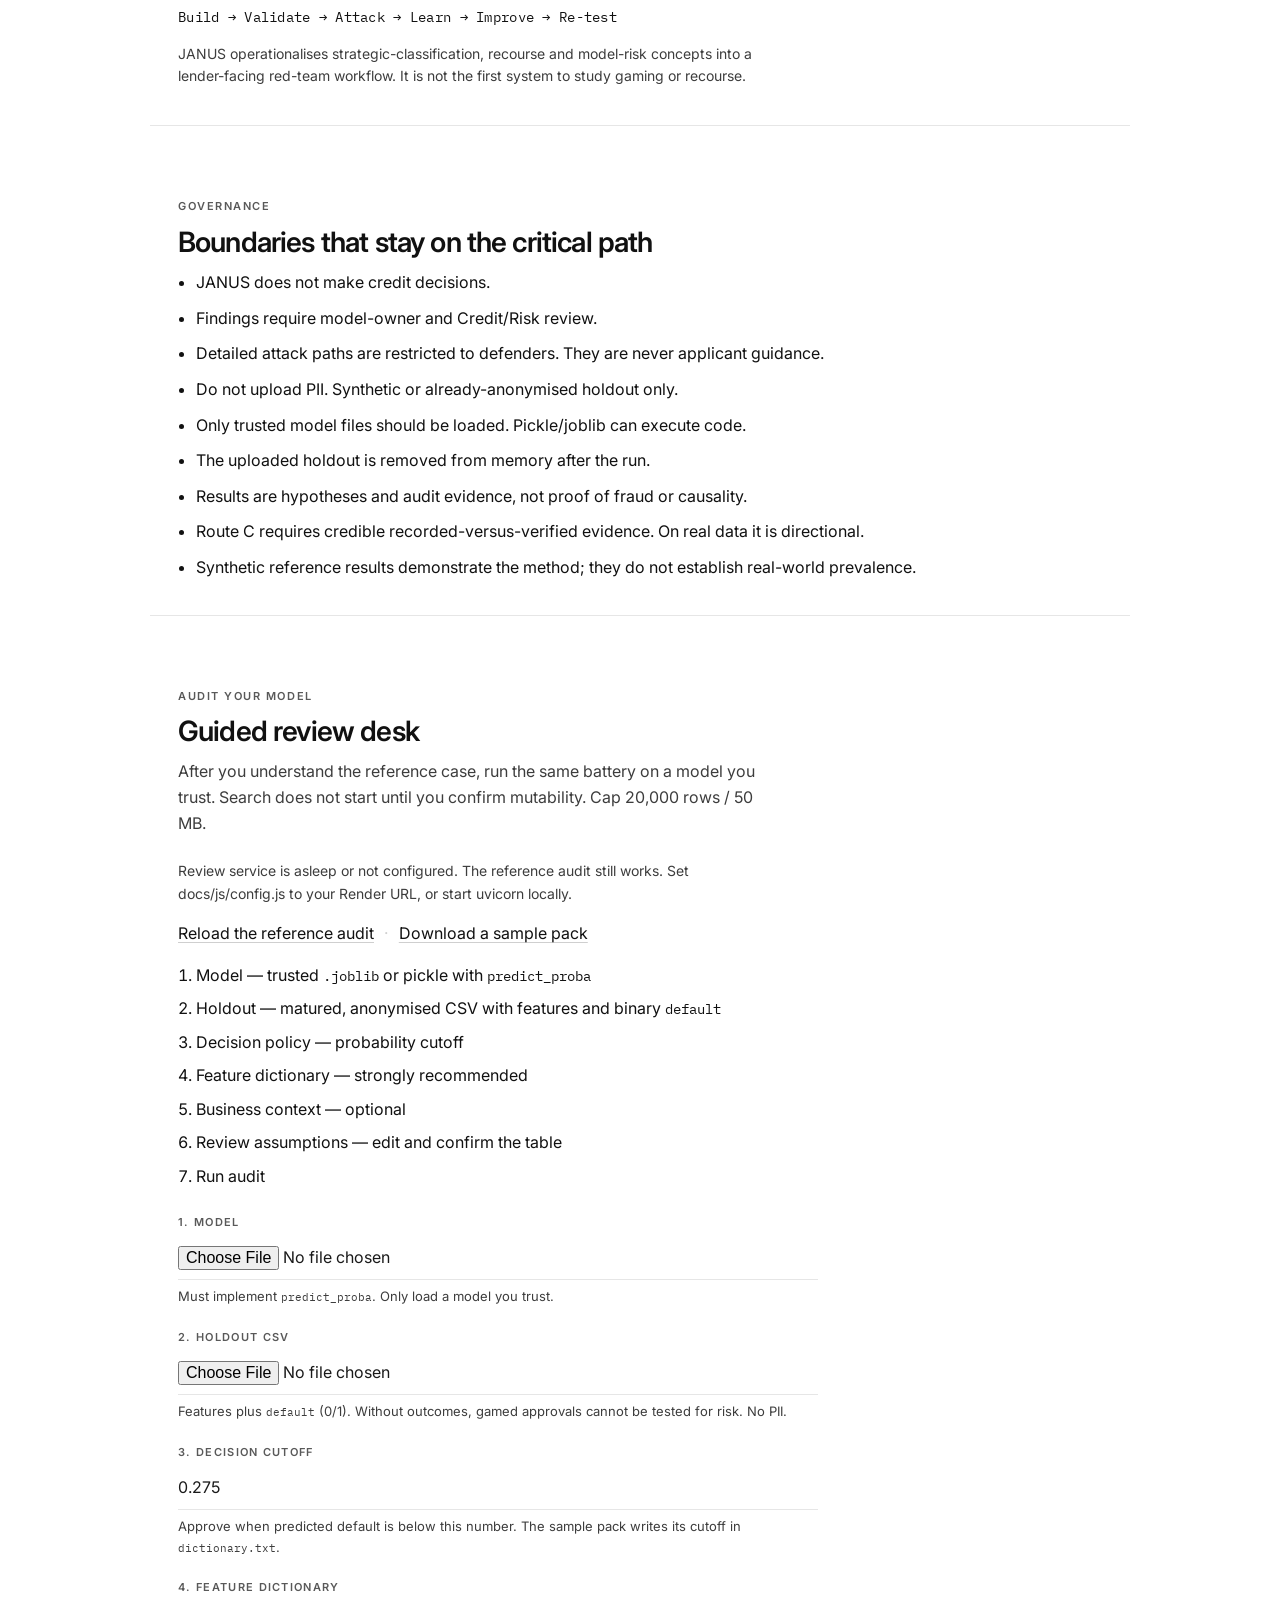
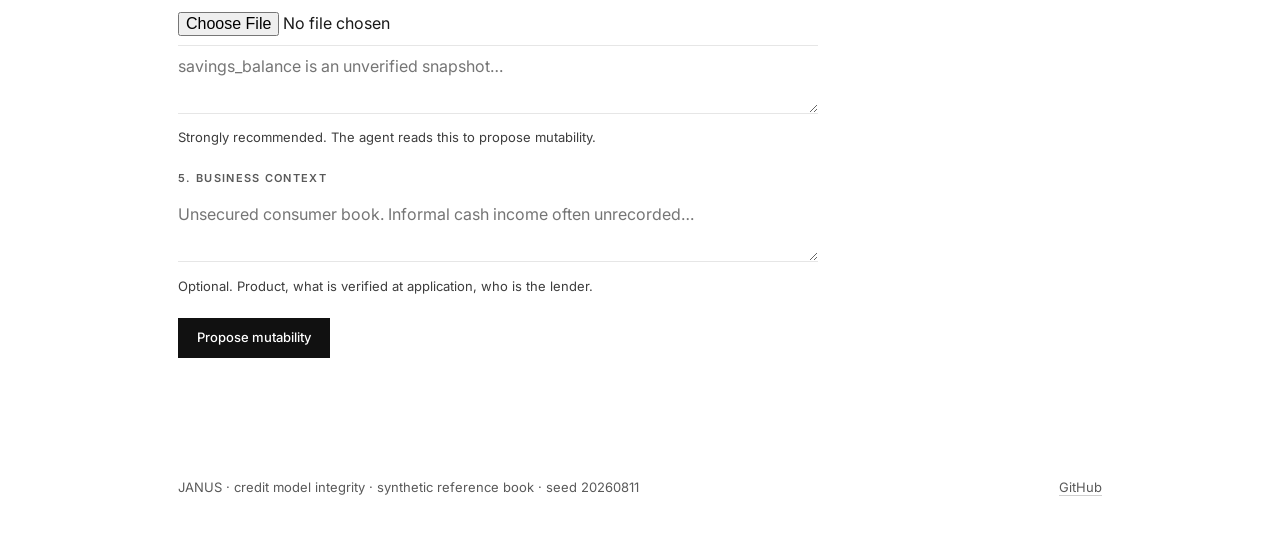
==== commit 456245b8: "Redesign JANUS as a white single-page integrity lab Replace hash-hidden views with one scrolling pro" ====
--- a/docs/index.html
+++ b/docs/index.html
@@ -3,343 +3,353 @@
 <head>
   <meta charset="utf-8">
   <meta name="viewport" content="width=device-width, initial-scale=1">
-  <title>JANUS</title>
-  <meta name="description" content="JANUS investigates whether a lending model rewards genuine creditworthiness — or merely the ability to manipulate what it sees.">
+  <title>JANUS — credit model integrity</title>
+  <meta name="description" content="Anyone can build a credit model. JANUS puts it to the test. Icarus builds models. JANUS breaks them.">
   <meta name="theme-color" content="#ffffff">
-  <meta property="og:title" content="JANUS — credit model integrity">
-  <meta property="og:description" content="Does this model reward the thing it claims to measure?">
+  <meta property="og:title" content="JANUS — Icarus builds credit models. JANUS breaks them.">
+  <meta property="og:description" content="Penetration testing for a lending model. Does it reward genuine repayment capacity — or the ability to look creditworthy?">
   <meta property="og:type" content="website">
   <link rel="icon" href="./favicon.svg" type="image/svg+xml">
   <link rel="preconnect" href="https://fonts.googleapis.com">
   <link rel="preconnect" href="https://fonts.gstatic.com" crossorigin>
-  <link href="https://fonts.googleapis.com/css2?family=IBM+Plex+Mono:wght@400;500&family=Inter:wght@400;500;600&display=swap" rel="stylesheet">
+  <link href="https://fonts.googleapis.com/css2?family=IBM+Plex+Mono:wght@400;500&family=Inter:wght@400;500;600;700&display=swap" rel="stylesheet">
   <link rel="stylesheet" href="./css/app.css">
 </head>
 <body>
-  <a class="skip" href="#audit">Skip to audit</a>
-  <div class="container">
-    <header class="top">
-      <a class="brand" href="#brief">JANUS</a>
-      <nav class="nav" aria-label="Primary">
-        <a href="#brief">home</a>
-        <a href="#investigate">investigate</a>
-        <a href="#routes">routes</a>
-        <a href="#memo">memo</a>
-        <a href="#method">method</a>
-        <a href="https://github.com/venvennnn/janus" rel="external noopener">github<span class="ext">↗</span></a>
-      </nav>
-      <a class="btn btn-sm" href="#audit">Audit your model</a>
-    </header>
-
-    <p class="dock" id="applicant-dock" hidden>
-      <span class="dock-id" data-bind="demo_applicant.applicant_id"></span>
-      <span class="sep">·</span>
-      <span id="dock-who"></span>
-      <span class="sep">·</span>
-      DTI <span data-bind="demo_applicant.recorded_dti" data-fmt="dti"></span> recorded, <span data-bind="demo_applicant.true_dti" data-fmt="dti"></span> true
-      <span class="sep">·</span>
-      <span id="dock-decision">declined</span>
-    </p>
-
-    <main>
-      <section id="brief" class="view" data-view="brief">
-        <p class="kicker">credit model integrity</p>
-        <h1 class="hero">Does this model reward the thing it claims to measure?</h1>
-        <p class="lede">JANUS is a red-team agent for credit models. AI reads the dictionary. The Python engine produces every number. You decide what enters the file.</p>
-        <p class="hero-actions">
-          <a class="btn" href="#audit">Audit your model</a>
-          <a class="text-btn" href="#investigate">See the recorded book →</a>
+  <a class="skip" href="#overview">Skip to content</a>
+
+  <header class="top">
+    <a class="brand" href="#overview">JANUS</a>
+    <nav class="nav" aria-label="Primary">
+      <a href="#overview">Overview</a>
+      <a href="#break">Break the Model</a>
+      <a href="#reference">Reference Case</a>
+      <a href="#method">Method</a>
+      <a href="#governance">Governance</a>
+    </nav>
+    <a class="btn btn-sm" href="#audit">Audit your model</a>
+  </header>
+
+  <p class="source-banner" id="source-banner" hidden></p>
+
+  <main>
+    <section id="overview" class="section">
+      <p class="eyebrow">Credit model integrity / red team</p>
+      <h1>Icarus builds credit models. JANUS breaks them.</h1>
+      <p class="lede">Anyone can build a credit model. JANUS puts it to the test.</p>
+      <p class="intro">Traditional validation tells us whether a model predicts risk. JANUS tests whether it rewards genuine repayment capacity — or merely the ability to look creditworthy.</p>
+      <p class="hero-actions">
+        <a class="btn" href="#break">Break the reference model</a>
+        <a class="text-btn" href="#audit">Audit your model</a>
+      </p>
+      <div class="terminal" aria-label="Audit status">
+        <p><span class="k">Target</span> credit decision model</p>
+        <p><span class="k">Mode</span> adversarial integrity audit</p>
+        <p><span class="k">Objective</span> find the cheapest path across the decision boundary</p>
+        <p><span class="k">Status</span> <span class="ready">ready</span></p>
+      </div>
+
+      <div class="contrast">
+        <article>
+          <h2>Standard validation asks</h2>
+          <ul>
+            <li>Is AUC acceptable?</li>
+            <li>Is the model calibrated?</li>
+            <li>What is the approval rate?</li>
+            <li>Is portfolio bad rate controlled?</li>
+          </ul>
+        </article>
+        <article class="contrast-janus">
+          <h2>JANUS additionally asks</h2>
+          <ul>
+            <li>Can a declined applicant cross the threshold through presentation-sensitive changes?</li>
+            <li>Is genuine improvement much harder than cosmetic change?</li>
+            <li>Are truthful applicants being penalised?</li>
+            <li>Are some rejected because real capacity is poorly observed?</li>
+            <li>Does the model behave consistently across segments?</li>
+          </ul>
+        </article>
+      </div>
+      <p class="pull">A model can be statistically valid and still be operationally wrong.</p>
+    </section>
+
+    <section id="break" class="section">
+      <p class="eyebrow">Break the model</p>
+      <h2>Fake it, earn it, document it</h2>
+      <p class="intro">One synthetic holdout row. Three ways to move the decision. Route A is a defender finding — never applicant guidance. A changed score is a decision-boundary move, not an improvement in model performance.</p>
+
+      <div class="desk">
+        <div class="applicant">
+          <p class="mono" data-bind="demo_applicant.applicant_id">A-7100</p>
+          <p id="demo-story">A declined synthetic applicant from the recorded holdout.</p>
+          <dl class="mini">
+            <div><dt>Predicted default</dt><dd class="mono" id="p-now">—</dd></div>
+            <div><dt>Cutoff</dt><dd class="mono" data-bind="model.cutoff" data-fmt="p">—</dd></div>
+            <div><dt>Decision</dt><dd id="p-decision" aria-live="polite">DECLINED</dd></div>
+            <div><dt>Realised default</dt><dd id="demo-default">—</dd></div>
+          </dl>
+        </div>
+        <div class="track-wrap">
+          <p class="track-label"><span>safer</span><span>riskier</span></p>
+          <div class="track" role="img" id="p-track" aria-label="Predicted default versus cutoff">
+            <span class="tick" id="p-cutoff-tick"></span>
+            <span class="needle" id="p-needle"></span>
+          </div>
+          <p class="track-meta"><span class="mono">p = <span id="p-now-dup"></span></span> · cutoff <span class="mono" data-bind="model.cutoff" data-fmt="p"></span> · <button type="button" class="text-btn" id="btn-reset-p">Reset</button></p>
+        </div>
+      </div>
+
+      <div class="routes" role="list">
+        <article class="route" data-route="a" role="listitem">
+          <p class="stamp stamp-owner">Model owner only</p>
+          <h3>A · Present it differently</h3>
+          <p>Presentation-sensitive change. Low effort. Does not necessarily improve repayment capacity.</p>
+          <p class="route-cost" id="cost-a"></p>
+          <p class="route-time" id="time-a"></p>
+          <p class="route-p mono" id="p-a"></p>
+          <p class="owner-note" id="steps-a"></p>
+          <button type="button" class="btn btn-ghost" data-apply="a">Apply route A</button>
+        </article>
+        <article class="route" data-route="b" role="listitem">
+          <p class="stamp stamp-ok">Genuine</p>
+          <h3>B · Genuinely improve it</h3>
+          <p>Durable financial change. Higher cost or longer time. An actual improvement in financial position.</p>
+          <p class="route-cost" id="cost-b"></p>
+          <p class="route-time" id="time-b"></p>
+          <p class="route-p mono" id="p-b"></p>
+          <button type="button" class="btn btn-ghost" data-apply="b">Apply route B</button>
+        </article>
+        <article class="route" data-route="c" role="listitem">
+          <p class="stamp stamp-doc">Evidence</p>
+          <h3>C · Document it</h3>
+          <p>Change nothing economically. Make existing capacity visible through verified evidence.</p>
+          <p class="route-cost" id="cost-c"></p>
+          <p class="route-time" id="time-c"></p>
+          <p class="route-p mono" id="p-c"></p>
+          <button type="button" class="btn" data-apply="c">Apply route C</button>
+        </article>
+      </div>
+      <p class="reveal" id="route-reveal" hidden aria-live="polite"></p>
+      <p class="fineprint">Keys <kbd>1</kbd> <kbd>2</kbd> <kbd>3</kbd> apply routes. <kbd>R</kbd> resets. Routes describe what the model responds to. They never promise approval. Route C is not a documentation mandate.</p>
+    </section>
+
+    <section id="twins" class="section">
+      <p class="eyebrow">Conceptual example · not engine output</p>
+      <h2>Two similar businesses, different outcomes</h2>
+      <p class="intro">Same industry. Similar real sales. Similar operating history. Similar underlying repayment capacity. The difference is what the model is allowed to see.</p>
+      <div class="twins">
+        <article>
+          <h3>Business A</h3>
+          <p>Presents normal operating cash flow. Recorded balances match the running of the firm.</p>
+          <p class="twin-out">Likely treated as ordinary risk.</p>
+        </article>
+        <article>
+          <h3>Business B</h3>
+          <p>Receives a large manual capital injection shortly before assessment. Balance-derived features look stronger for a moment.</p>
+          <p class="twin-out">May look safer if the model treats a temporary balance as durable strength.</p>
+        </article>
+      </div>
+      <p class="note">A capital injection is not inherently illegitimate. The integrity risk is mistaking a non-recurring presentation effect for sustainable repayment capacity.</p>
+      <ul class="ask">
+        <li>Are truthful applicants being penalised?</li>
+        <li>Are we approving genuine capacity — or model-friendly presentation?</li>
+      </ul>
+    </section>
+
+    <section id="reference" class="section">
+      <p class="eyebrow">Reference case · synthetic book · seed <span data-bind="seed"></span></p>
+      <h2>What the engine measured</h2>
+      <p class="intro">The reference scorecard passes standard review: <span data-bind="model.auc_holdout" data-fmt="auc"></span> AUC, <span data-bind="model.n_features"></span> features, no protected attributes, cutoff <span data-bind="model.cutoff" data-fmt="p"></span>, <span data-bind="model.approval_rate" data-fmt="pct1"></span> approval on <span data-bind="model.n_holdout" data-fmt="int"></span> holdout rows. Heaviest feature: <span data-bind="model.heaviest_feature"></span>. Every figure below traces to a run ID.</p>
+      <div class="evidence" id="evidence-grid"></div>
+
+      <div class="gap-block" id="integrity-gap">
+        <p class="eyebrow">Integrity gap</p>
+        <h2>How much harder is it to become safer than to look safer?</h2>
+        <p class="badge-amber">Human-confirmed assumptions required</p>
+        <p class="display" id="gap-value" data-bind="battery.integrity_gap.median_gap_ratio" data-fmt="times" data-run="run.integrity_gap">—</p>
+        <p class="formula mono">Integrity Gap = effort to genuinely improve / effort to cosmetically change the decision</p>
+        <ul class="channels" id="gap-channels">
+          <li><span class="label">Present it</span><span id="gap-attack">—</span></li>
+          <li><span class="label">Earn it</span><span id="gap-genuine">—</span></li>
+        </ul>
+        <p>A ratio near 1 means presentation and genuine improvement are broadly aligned. A large ratio means it is substantially easier to look safer than to become safer. The ratio is only as credible as the lender-approved mutability and effort assumptions.</p>
+        <p class="fineprint" id="gap-note">This is the median of per-applicant ratios — not the ratio of medians. Not interchangeable with attack-surface median cost. Observed engine result, not proof of fraud.</p>
+      </div>
+
+      <h3 class="subhead">Human gate 2 · accept or reject</h3>
+      <ol class="findings" id="findings-list"></ol>
+      <label class="gate">
+        <input type="checkbox" id="gate-findings">
+        <span>I accept the checked findings for the validation file</span>
+      </label>
+      <p class="fineprint" id="sign-status">Package unsigned.</p>
+    </section>
+
+    <section id="method" class="section">
+      <p class="eyebrow">Method</p>
+      <h2>How JANUS works</h2>
+      <ol class="flow">
+        <li>Model + matured holdout data</li>
+        <li>Feature dictionary + business context</li>
+        <li>Agent proposes feature mutability</li>
+        <li>Human confirms assumptions</li>
+        <li>Deterministic engine runs the audit battery</li>
+        <li>Agent interprets engine-produced evidence</li>
+        <li>Human accepts or rejects findings</li>
+        <li>Findings feed back into model development</li>
+      </ol>
+      <div class="split">
+        <article>
+          <h3>Language</h3>
+          <p>The LLM reads the dictionary, proposes how features can move, and explains findings. It never invents the audit statistics.</p>
+        </article>
+        <article>
+          <h3>Python engine</h3>
+          <p>Deterministic code calculates every number. Flip rates, costs, default comparisons, Route C. Each figure has a run ID.</p>
+        </article>
+        <article>
+          <h3>Humans</h3>
+          <p>A person signs the mutability table before search. A person accepts or rejects each finding. JANUS produces evidence. Credit and Risk decide.</p>
+        </article>
+      </div>
+      <p class="pull">The LLM never invents the audit statistics.</p>
+
+      <h3 class="subhead">Icarus and JANUS</h3>
+      <div class="compare">
+        <article>
+          <h4>Icarus</h4>
+          <ul>
+            <li>Builds and maintains models</li>
+            <li>Predicts credit risk</li>
+            <li>Produces PD scores and cutoffs</li>
+            <li>Monitors performance</li>
+          </ul>
+        </article>
+        <article>
+          <h4>JANUS</h4>
+          <ul>
+            <li>Challenges and breaks models</li>
+            <li>Tests decision integrity</li>
+            <li>Produces attack surface and integrity findings</li>
+            <li>Searches for failure modes</li>
+          </ul>
+        </article>
+      </div>
+      <p class="lifecycle mono">Build → Validate → Attack → Learn → Improve → Re-test</p>
+      <p class="fineprint">JANUS operationalises strategic-classification, recourse and model-risk concepts into a lender-facing red-team workflow. It is not the first system to study gaming or recourse.</p>
+    </section>
+
+    <section id="governance" class="section">
+      <p class="eyebrow">Governance</p>
+      <h2>Boundaries that stay on the critical path</h2>
+      <ul class="rules">
+        <li>JANUS does not make credit decisions.</li>
+        <li>Findings require model-owner and Credit/Risk review.</li>
+        <li>Detailed attack paths are restricted to defenders. They are never applicant guidance.</li>
+        <li>Do not upload PII. Synthetic or already-anonymised holdout only.</li>
+        <li>Only trusted model files should be loaded. Pickle/joblib can execute code.</li>
+        <li>The uploaded holdout is removed from memory after the run.</li>
+        <li>Results are hypotheses and audit evidence, not proof of fraud or causality.</li>
+        <li>Route C requires credible recorded-versus-verified evidence. On real data it is directional.</li>
+        <li>Synthetic reference results demonstrate the method; they do not establish real-world prevalence.</li>
+      </ul>
+    </section>
+
+    <section id="audit" class="section">
+      <p class="eyebrow">Audit your model</p>
+      <h2>Guided review desk</h2>
+      <p class="intro">After you understand the reference case, run the same battery on a model you trust. Search does not start until you confirm mutability. Cap 20,000 rows / 50 MB.</p>
+      <p class="fineprint" id="api-status">Checking the review service…</p>
+      <p>
+        <button type="button" class="text-btn" id="btn-use-book">Reload the reference audit</button>
+        <span class="sep">·</span>
+        <a href="./sample/janus-sample.zip" id="sample-zip">Download a sample pack</a>
+      </p>
+
+      <ol class="stepper" aria-label="Upload steps">
+        <li>Model — trusted <code>.joblib</code> or pickle with <code>predict_proba</code></li>
+        <li>Holdout — matured, anonymised CSV with features and binary <code>default</code></li>
+        <li>Decision policy — probability cutoff</li>
+        <li>Feature dictionary — strongly recommended</li>
+        <li>Business context — optional</li>
+        <li>Review assumptions — edit and confirm the table</li>
+        <li>Run audit</li>
+      </ol>
+
+      <form id="audit-form" class="audit-form">
+        <div class="field">
+          <label for="input-model">1. Model</label>
+          <input id="input-model" name="model" type="file" accept=".joblib,.pkl,.pickle">
+          <p class="hint">Must implement <code>predict_proba</code>. Only load a model you trust.</p>
+        </div>
+        <div class="field">
+          <label for="input-holdout">2. Holdout CSV</label>
+          <input id="input-holdout" name="holdout" type="file" accept=".csv">
+          <p class="hint">Features plus <code>default</code> (0/1). Without outcomes, gamed approvals cannot be tested for risk. No PII.</p>
+        </div>
+        <div class="field">
+          <label for="input-cutoff">3. Decision cutoff</label>
+          <input id="input-cutoff" name="cutoff" type="number" step="0.001" min="0" max="1" value="0.275" required>
+          <p class="hint">Approve when predicted default is below this number. The sample pack writes its cutoff in <code>dictionary.txt</code>.</p>
+        </div>
+        <div class="field">
+          <label for="input-dictionary">4. Feature dictionary</label>
+          <input id="input-dictionary" name="dictionary" type="file" accept=".txt,.md,.csv">
+          <textarea id="input-dictionary-text" name="dictionary_text" aria-label="Feature dictionary text" placeholder="savings_balance is an unverified snapshot…"></textarea>
+          <p class="hint">Strongly recommended. The agent reads this to propose mutability.</p>
+        </div>
+        <div class="field">
+          <label for="input-context">5. Business context</label>
+          <textarea id="input-context" name="context" placeholder="Unsecured consumer book. Informal cash income often unrecorded…"></textarea>
+          <p class="hint">Optional. Product, what is verified at application, who is the lender.</p>
+        </div>
+        <p>
+          <button type="submit" class="btn" id="btn-propose">Propose mutability</button>
         </p>
-
-        <ol class="paths">
-          <li>
-            <a href="#audit">
-              <span class="num">01</span>
-              <span class="title">Audit your model</span>
-              <span class="subtitle">Upload a scorecard and a labelled holdout. Claude proposes mutability. You confirm. The battery runs.</span>
-            </a>
-          </li>
-          <li>
-            <a href="#investigate">
-              <span class="num">02</span>
-              <span class="title">Recorded book</span>
-              <span class="subtitle">Applicant A-7100. Three routes. The figures already ran. No upload required.</span>
-            </a>
-          </li>
-        </ol>
-
-        <h2 class="section-eyebrow">The reference book</h2>
-        <ul class="channels">
-          <li><span class="label">AUC</span><span class="value" data-bind="model.auc_holdout" data-fmt="auc"></span></li>
-          <li><span class="label">Cutoff</span><span class="value" data-bind="model.cutoff" data-fmt="p"></span></li>
-          <li><span class="label">Approval</span><span class="value" data-bind="model.approval_rate" data-fmt="pct1"></span></li>
-          <li><span class="label">Holdout</span><span class="value" data-bind="model.n_holdout" data-fmt="int"></span></li>
-          <li><span class="label">Heaviest</span><span class="value" data-bind="model.heaviest_feature"></span></li>
-        </ul>
-
-        <h2 class="section-eyebrow">What standard review misses</h2>
-        <ol class="writing-list" id="home-findings"></ol>
-      </section>
-
-      <section id="audit" class="view" data-view="audit" hidden>
-        <h1>Audit your model</h1>
-        <p class="tag">five inputs<span class="sep">·</span>one human gate</p>
-        <div class="body">
-          <p>Upload a credit model and a labelled holdout. Claude reads the feature dictionary and proposes how each feature can move. You confirm. The engine then runs the same battery that produced the recorded demo. Claude reads those figures and writes the investigation. It never invents a number.</p>
-          <p>Most judges should start with the recorded book. The upload path is here so the demo is not only a walkthrough.</p>
-          <p>
-            <button type="button" class="text-btn" id="btn-use-book">use the JANUS book →</button>
-            <span class="sep">·</span>
-            <a href="./sample/janus-sample.zip" id="sample-zip">download a sample pack</a>
-          </p>
-          <p class="fineprint" id="api-status">Checking the review service…</p>
-        </div>
-
-        <form id="audit-form" class="audit-form">
-          <div class="field">
-            <label for="input-model">1. Model</label>
-            <input id="input-model" name="model" type="file" accept=".joblib,.pkl,.pickle">
-            <p class="hint">Anything with <code>predict_proba</code>. joblib or pickle. Do not upload a model you do not trust — loading pickle executes code.</p>
-          </div>
-          <div class="field">
-            <label for="input-holdout">2. Holdout CSV</label>
-            <input id="input-holdout" name="holdout" type="file" accept=".csv">
-            <p class="hint">Features plus a <code>default</code> column. Without outcomes, Janus cannot say whether gamed approvals are riskier. Cap 20,000 rows. No PII.</p>
-          </div>
-          <div class="field">
-            <label for="input-cutoff">3. Approval cutoff</label>
-            <input id="input-cutoff" name="cutoff" type="number" step="0.001" min="0" max="1" value="0.275" required>
-            <p class="hint">Approve when predicted default is below this number. The sample pack writes its cutoff in <code>dictionary.txt</code>.</p>
-          </div>
-          <div class="field">
-            <label for="input-dictionary">4. Feature dictionary</label>
-            <input id="input-dictionary" name="dictionary" type="file" accept=".txt,.md,.csv">
-            <textarea id="input-dictionary-text" name="dictionary_text" placeholder="Or paste: savings_balance is an unverified snapshot…"></textarea>
-            <p class="hint">Strongly recommended. Claude reads this. Without it the agent is guessing in the dark.</p>
-          </div>
-          <div class="field">
-            <label for="input-context">5. Business context</label>
-            <textarea id="input-context" name="context" placeholder="Unsecured consumer book. Informal cash income often unrecorded…"></textarea>
-            <p class="hint">Optional. Lender, product, what is verified at application.</p>
-          </div>
-          <p>
-            <button type="submit" class="btn" id="btn-propose">Propose mutability</button>
-          </p>
-          <p class="fineprint" id="propose-status"></p>
-        </form>
-
-        <div id="propose-stage" hidden>
-          <h2 class="section-eyebrow">Human gate 1</h2>
-          <div class="body">
-            <p>Claude proposed this table from the dictionary. Edit anything that is wrong. Search does not run until you confirm.</p>
-          </div>
-          <div class="table-wrap">
-            <table class="grid" id="propose-table">
-              <thead>
-                <tr>
-                  <th>Feature</th>
-                  <th>Kind</th>
-                  <th>Dir</th>
-                  <th>Fake ¥</th>
-                  <th>Earn ¥</th>
-                  <th>Why</th>
-                </tr>
-              </thead>
-              <tbody></tbody>
-            </table>
-          </div>
-          <label class="gate">
-            <input type="checkbox" id="gate-upload-mutability">
-            <span>I confirm these mutability assumptions for this lender</span>
-          </label>
-          <p>
-            <button type="button" class="btn" id="btn-run-upload">Run the battery</button>
-          </p>
-          <p class="fineprint" id="run-status"></p>
-        </div>
-      </section>
-
-      <section id="investigate" class="view" data-view="investigate" hidden>
-        <h1>Investigate</h1>
-        <p class="tag">coverage first, then intelligence</p>
-        <ol class="steps">
-          <li><button type="button" data-step="0" class="is-active">mutability</button></li>
-          <li><button type="button" data-step="1">battery</button></li>
-          <li><button type="button" data-step="2">safer?</button></li>
-          <li><button type="button" data-step="3">gap</button></li>
-          <li><button type="button" data-step="4">why</button></li>
-          <li><button type="button" data-step="5">routes</button></li>
-        </ol>
-        <p class="step-nav">
-          <button type="button" class="text-btn" id="btn-prev">back</button>
-          <span class="sep">·</span>
-          <button type="button" class="text-btn" id="btn-play">play</button>
-          <span class="sep">·</span>
-          <button type="button" class="text-btn" id="btn-next">next →</button>
+        <p class="status" id="propose-status" role="status"></p>
+      </form>
+
+      <div id="propose-stage" hidden>
+        <h3>6. Review assumptions</h3>
+        <p>Edit anything that is wrong. Search does not run until you confirm. This table is the load-bearing assumption of the audit.</p>
+        <div class="table-wrap">
+          <table class="grid" id="propose-table">
+            <thead>
+              <tr>
+                <th>Feature</th>
+                <th>Kind</th>
+                <th>Direction</th>
+                <th>Attack cost/effort</th>
+                <th>Attack time</th>
+                <th>Genuine cost/effort</th>
+                <th>Genuine time</th>
+                <th>Rationale</th>
+              </tr>
+            </thead>
+            <tbody></tbody>
+          </table>
+        </div>
+        <label class="gate">
+          <input type="checkbox" id="gate-upload-mutability">
+          <span>I confirm these mutability assumptions for this lender</span>
+        </label>
+        <p>
+          <button type="button" class="btn" id="btn-run-upload" disabled>Run the audit</button>
         </p>
-
-        <div id="stage" class="stage" tabindex="-1">
-          <article class="panel" data-panel="0">
-            <h2>Propose the feature mutability model</h2>
-            <div class="body">
-              <p>Whether <code>savings_balance</code> is cosmetic depends on how this lender verifies it. The agent reads the feature dictionary and proposes; a person signs. Without this gate, Janus works on exactly one model — the one whose lever table was hand-authored.</p>
-            </div>
-            <div class="table-wrap">
-              <table class="grid" id="mutability-table">
-                <thead>
-                  <tr>
-                    <th>Feature</th>
-                    <th>Kind</th>
-                    <th>Fake</th>
-                    <th>Earn</th>
-                    <th>Why</th>
-                  </tr>
-                </thead>
-                <tbody></tbody>
-              </table>
-            </div>
-            <label class="gate">
-              <input type="checkbox" id="gate-mutability">
-              <span>I confirm these mutability assumptions for this lender</span>
-            </label>
-          </article>
-
-          <article class="panel" data-panel="1" hidden>
-            <h2>The mandatory battery always runs</h2>
-            <div class="body">
-              <p>A validation report that skipped an audit because the agent did not hypothesise it is worthless. Four audits. Then the part a script cannot do.</p>
-            </div>
-            <ol class="writing-list" id="battery-tiles"></ol>
-          </article>
-
-          <article class="panel" data-panel="2" hidden>
-            <h2>Are the flipped applicants actually lower risk?</h2>
-            <div class="body">
-              <p>The battery found a large cosmetic attack surface. The agent does not stop at “the model is gameable.” It asks whether gamed approvals are the people the model claims to want.</p>
-            </div>
-            <ul class="channels">
-              <li><span class="label">Flipped</span><span class="value" data-bind="battery.attack_surface.flipped_default_rate" data-fmt="pct1" data-run="run.attack_surface"></span></li>
-              <li><span class="label">Baseline</span><span class="value" data-bind="battery.attack_surface.baseline_default_rate" data-fmt="pct1" data-run="run.attack_surface"></span></li>
-            </ul>
-            <p class="body">Gamed approvals are <em>worse</em> than average. The model is not being talked into a safer book.</p>
-          </article>
-
-          <article class="panel" data-panel="3" hidden>
-            <h2>Fake it versus earn it</h2>
-            <div class="body">
-              <p>Two cost functions. They are not interchangeable. The median of per-applicant ratios is the gap — not the ratio of medians.</p>
-            </div>
-            <p class="display" data-bind="battery.integrity_gap.median_gap_ratio" data-fmt="times" data-run="run.integrity_gap"></p>
-            <p class="tag">median integrity gap</p>
-            <ul class="channels">
-              <li><span class="label">Fake it</span><span class="value"><span data-bind="battery.integrity_gap.median_attack_cost_jpy" data-fmt="yen"></span> · one afternoon</span></li>
-              <li><span class="label">Earn it</span><span class="value"><span data-bind="battery.integrity_gap.median_genuine_cost_jpy" data-fmt="yen"></span> · <span data-bind="battery.integrity_gap.median_genuine_days" data-fmt="days"></span></span></li>
-            </ul>
-          </article>
-
-          <article class="panel" data-panel="4" hidden>
-            <h2>The honest route is expensive because the DTI is wrong</h2>
-            <div class="body">
-              <p>Cash income unrecorded → recorded DTI inflates → DTI is the heaviest feature → exclusion follows measurement error, not risk. The correct recourse is not “earn more.” It is “make what you already earn visible.”</p>
-            </div>
-            <ul class="channels">
-              <li><span class="label">Recorded</span><span class="value" data-bind="battery.evidence_recourse.median_recorded_dti" data-fmt="dti" data-run="run.evidence_recourse"></span></li>
-              <li><span class="label">True DTI</span><span class="value" data-bind="battery.evidence_recourse.median_true_dti" data-fmt="dti"></span></li>
-              <li><span class="label">Cross</span><span class="value" data-bind="battery.evidence_recourse.cross_rate_full_documentation" data-fmt="pct1"></span></li>
-              <li><span class="label">Those who do</span><span class="value">default <span data-bind="battery.evidence_recourse.cross_default_rate" data-fmt="pct1"></span> vs <span data-bind="battery.evidence_recourse.portfolio_default_rate" data-fmt="pct1"></span> book</span></li>
-            </ul>
-            <ol class="writing-list" id="doc-curve"></ol>
-          </article>
-
-          <article class="panel" data-panel="5" hidden>
-            <h2>Applicant <span data-bind="demo_applicant.applicant_id"></span></h2>
-            <div class="body">
-              <p id="demo-story">Age 21. Undocumented income. Recorded DTI 1.07 against a true DTI of 0.50. Declined. Did not default. The model asked the wrong question of a person whose finances were already sound.</p>
-            </div>
-            <p><a class="more" href="#routes">three routes, one screen <span class="arrow">→</span></a></p>
-          </article>
-        </div>
-      </section>
-
-      <section id="routes" class="view" data-view="routes" hidden>
-        <h1>Three routes</h1>
-        <p class="tag">one applicant<span class="sep">·</span><span data-bind="demo_applicant.applicant_id"></span></p>
-        <div class="body">
-          <p>A single path is fragile. Janus returns the top routes within an effort budget. Route A is a defender finding — never shown to the applicant. Routes B and C are what a policy owner can actually offer.</p>
-          <p>
-            <span class="mono">p = <span id="p-now"></span></span>
-            <span class="sep">·</span>
-            cutoff <span class="mono" data-bind="model.cutoff" data-fmt="p"></span>
-            <span class="sep">·</span>
-            <span id="p-decision">DECLINED</span>
-            <span class="sep">·</span>
-            <button type="button" class="text-btn" id="btn-reset-p">show original</button>
-          </p>
-        </div>
-        <span id="p-needle" hidden></span>
-        <span id="p-cutoff-tick" hidden></span>
-
-        <ol class="writing-list route-list">
-          <li class="route" data-route="a">
-            <span class="num">A</span>
-            <span class="title">Fake it</span>
-            <span class="date" id="cost-a"></span>
-            <span class="subtitle">Manipulate cosmetic features. <span id="time-a"></span>. <span id="p-a"></span>. Model owner only.</span>
-            <button type="button" class="text-btn" data-apply="a">apply →</button>
-          </li>
-          <li class="route" data-route="b">
-            <span class="num">B</span>
-            <span class="title">Earn it</span>
-            <span class="date" id="cost-b"></span>
-            <span class="subtitle">Genuine financial improvement. <span id="time-b"></span>. <span id="p-b"></span>.</span>
-            <button type="button" class="text-btn" data-apply="b">apply →</button>
-          </li>
-          <li class="route" data-route="c">
-            <span class="num">C</span>
-            <span class="title">Document it</span>
-            <span class="date" id="cost-c">¥0</span>
-            <span class="subtitle">Change nothing. Make existing income visible. <span id="time-c"></span>. <span id="p-c"></span>.</span>
-            <button type="button" class="text-btn" data-apply="c">apply →</button>
-          </li>
-        </ol>
-        <p class="reveal" id="route-reveal" hidden>Documentation alone takes this applicant across the cutoff. No money moved. The exclusion was measurement error — and the remedy is measurement.</p>
-        <p class="fineprint">Routes describe what the model responds to. They never promise approval. Route C is not a documentation mandate.</p>
-      </section>
-
-      <section id="memo" class="view" data-view="memo" hidden>
-        <h1>Findings memo</h1>
-        <p class="tag">human gate 2<span class="sep">·</span>seed <span data-bind="seed"></span></p>
-        <div class="body">
-          <p>Accept or reject each finding. Janus produces evidence; a person decides.</p>
-        </div>
-        <ol class="findings writing-list" id="findings-list"></ol>
-        <label class="gate">
-          <input type="checkbox" id="gate-findings">
-          <span>I accept the checked findings for the validation file</span>
-        </label>
-        <p class="tag" id="sign-status">Package unsigned.</p>
-      </section>
-
-      <section id="method" class="view" data-view="method" hidden>
-        <h1>Method</h1>
-        <p class="tag">the split is the compliance story</p>
-        <div class="body">
-          <p>The LLM decides what to investigate and what matters. It never produces a number. Every claim dereferences to a recorded run. A hallucinated statistic is structurally impossible, not merely discouraged.</p>
-          <p>Elicit feature mutability → human gate. Run the mandatory battery. Form hypotheses from surprises. Design and run follow-up experiments. Judge materiality. Synthesise the memo from the investigation graph.</p>
-          <p>Only numbers from <code>run_audit.py</code>, <code>integrity_gap</code>, and <code>evidence_recourse</code> appear here. Two attack-cost medians exist and are not interchangeable.</p>
-          <p>Reproduce locally:</p>
-          <pre><code>pip install -e .
-python -m janus.run_audit</code></pre>
-          <p>To audit an uploaded model: <code>pip install -e ".[serve]"</code>, set <code>ANTHROPIC_API_KEY</code>, then <code>uvicorn janus.server:app --port 8000</code>. Claude proposes mutability and reads the battery. Confirm the table before search. The model still never produces a number.</p>
-          <p>Demo data is synthetic. Generation logic and every planted mechanism are documented in <code>janus/data_gen.py</code>. No real applicant data is used.</p>
-          <p>The battery says the model is gameable. The follow-up says gamed approvals are worse. The integrity gap says the honest path is two orders of magnitude more expensive. Then the recorded/true DTI split appears — and Route C is free. The people the model excludes could be approved for nothing.</p>
-          <p>Janus does not make credit decisions. Attack recipes stay with the model owner. Recourse routes travel through the lender’s adverse-action process. Findings are diagnostic.</p>
-        </div>
-      </section>
-    </main>
-  </div>
+        <p class="status" id="run-status" role="status"></p>
+      </div>
+    </section>
+  </main>
+
+  <footer class="foot">
+    <p>JANUS · credit model integrity · synthetic reference book · seed <span data-bind="seed"></span></p>
+    <p><a href="https://github.com/venvennnn/janus">GitHub</a></p>
+  </footer>
 
   <div class="toast" id="toast" hidden role="status"></div>
+  <noscript>
+    <p class="noscript">JANUS is a red-team agent for credit models. Icarus builds them. JANUS breaks them. Enable JavaScript to bind the recorded figures and run an upload.</p>
+  </noscript>
   <script src="./data/findings.js"></script>
   <script src="./js/config.js"></script>
   <script src="./js/app.js"></script>
--- a/docs/css/app.css
+++ b/docs/css/app.css
@@ -1,470 +1,409 @@
 :root {
   --bg: #ffffff;
-  --text-primary: #0a0a0a;
-  --text-body: #111111;
-  --text-secondary: #5c5c5c;
-  --text-tertiary: #8a8a8a;
-  --hairline: #e6e6e6;
-  --row-hairline: #eeeeee;
-  --separator: #b3b3b3;
-  --accent: #0a0a0a;
-  --ok: #0a0a0a;
-  --danger: #0a0a0a;
-  --font-sans: "Inter", -apple-system, BlinkMacSystemFont, "Segoe UI", sans-serif;
-  --font-serif: "Inter", -apple-system, BlinkMacSystemFont, "Segoe UI", sans-serif;
-  --font-mono: "IBM Plex Mono", ui-monospace, "SF Mono", Menlo, monospace;
+  --ink: #111111;
+  --body: #1a1a1a;
+  --muted: #3d3d3d;
+  --faint: #595959;
+  --line: #e6e6e6;
+  --line-strong: #cfcfcf;
+  --red: #8f1d13;
+  --red-soft: #f7eceb;
+  --green: #1f5c3d;
+  --green-soft: #eef5f1;
+  --amber: #8a5a10;
+  --amber-soft: #f7f1e6;
+  --mono: "IBM Plex Mono", ui-monospace, "SF Mono", Menlo, monospace;
+  --sans: "Inter", -apple-system, BlinkMacSystemFont, "Segoe UI", sans-serif;
+  --header-h: 58px;
 }
 
 * { box-sizing: border-box; }
+
+/* Base */
 html { scroll-behavior: smooth; background: #ffffff; }
 body {
   margin: 0;
   background: #ffffff;
-  color: var(--text-primary);
-  font-family: var(--font-sans);
+  color: var(--ink);
+  font-family: var(--sans);
   font-size: 16px;
-  line-height: 1.65;
+  line-height: 1.6;
   -webkit-font-smoothing: antialiased;
 }
-::selection { background: #111; color: #fff; }
-code, .mono, .value {
-  font-family: var(--font-mono);
-  font-size: 0.86em;
-  font-feature-settings: "tnum", "zero";
-}
-
-a {
-  color: inherit;
-  text-decoration: underline;
-  text-decoration-color: #c7c7c7;
-  text-decoration-thickness: 1px;
-  text-underline-offset: 3px;
-}
-a:hover { text-decoration-color: #0a0a0a; }
+::selection { background: var(--ink); color: #fff; }
+:focus-visible { outline: 2px solid var(--red); outline-offset: 3px; }
+
+a { color: inherit; text-decoration-color: #cfcfcf; text-underline-offset: 3px; }
+a:hover { text-decoration-color: var(--ink); }
+.mono, code, kbd, .value { font-family: var(--mono); font-size: 0.88em; font-feature-settings: "tnum"; }
+kbd {
+  border: 1px solid var(--line-strong);
+  padding: 0 0.3em;
+  font-size: 0.8em;
+}
 
 .skip {
   position: absolute;
   left: -999px;
   top: 0;
-  background: #0a0a0a;
+  background: var(--ink);
   color: #fff;
   padding: 0.4rem 0.7rem;
 }
 .skip:focus { left: 0.5rem; top: 0.5rem; }
 
-.container {
-  max-width: 920px;
-  margin: 0 auto;
-  padding: 28px 28px 96px;
-}
-
+/* Header */
 .top {
+  position: sticky;
+  top: 0;
+  z-index: 20;
   display: flex;
   align-items: center;
-  gap: 28px;
-  padding-bottom: 18px;
-  margin-bottom: 56px;
-  border-bottom: 1px solid var(--hairline);
+  gap: 24px;
+  padding: 14px 28px;
+  background: #ffffff;
+  border-bottom: 1px solid var(--line);
 }
 .brand {
-  font-family: var(--font-sans);
   font-size: 13px;
-  font-weight: 600;
+  font-weight: 700;
   letter-spacing: 0.16em;
   text-transform: uppercase;
   text-decoration: none;
-  flex: 0 0 auto;
 }
 .nav {
   display: flex;
   flex-wrap: wrap;
-  gap: 20px;
+  gap: 18px;
   margin-left: auto;
   font-size: 12px;
   font-weight: 500;
-  letter-spacing: 0.08em;
-  text-transform: uppercase;
-}
-.nav a {
-  color: var(--text-secondary);
-  text-decoration: none;
-}
+  letter-spacing: 0.06em;
+  text-transform: uppercase;
+}
+.nav a { color: var(--muted); text-decoration: none; }
 .nav a:hover,
-.nav a[aria-current="page"] { color: #0a0a0a; }
-.nav .ext { font-size: 9px; vertical-align: 0.3em; margin-left: 1px; opacity: 0.7; }
+.nav a[aria-current="page"] { color: var(--ink); }
 
 .btn {
   appearance: none;
   display: inline-flex;
   align-items: center;
   justify-content: center;
-  border: 1px solid #0a0a0a;
-  background: #0a0a0a;
-  color: #ffffff;
-  padding: 12px 20px;
-  border-radius: 999px;
-  font-family: var(--font-sans);
-  font-size: 13px;
-  font-weight: 500;
-  letter-spacing: 0.01em;
+  border: 1px solid var(--ink);
+  background: var(--ink);
+  color: #fff;
+  padding: 11px 18px;
+  font: 500 13px/1.2 var(--sans);
+  cursor: pointer;
   text-decoration: none;
-  cursor: pointer;
-  line-height: 1.2;
-}
-.btn:hover { background: #262626; border-color: #262626; color: #fff; text-decoration: none; }
-.btn-sm { padding: 8px 14px; font-size: 12px; flex: 0 0 auto; }
-button.btn { font: inherit; font-size: 13px; font-weight: 500; }
-
-.dock {
-  color: var(--text-secondary);
-  margin: -28px 0 36px;
-  font-size: 14px;
-}
-.dock[hidden] { display: none; }
-.dock-id { font-family: var(--font-mono); font-size: 0.88em; }
-.sep { color: var(--separator); margin: 0 0.4em; font-style: normal; }
-
-.view[hidden] { display: none !important; }
-
-.kicker {
-  font-size: 12px;
-  font-weight: 500;
-  letter-spacing: 0.12em;
-  text-transform: uppercase;
-  color: var(--text-tertiary);
-  margin: 0 0 18px;
-}
-h1 {
-  font-size: 34px;
-  letter-spacing: -0.03em;
-  line-height: 1.1;
-  font-weight: 500;
-  margin: 0 0 12px;
-}
-h1.hero {
-  font-size: 48px;
-  max-width: 14ch;
-  letter-spacing: -0.04em;
-  line-height: 1.05;
-  margin: 0 0 20px;
-}
-h2 {
-  font-size: 22px;
-  font-weight: 500;
-  letter-spacing: -0.02em;
-  margin: 0 0 12px;
-}
-.lede {
-  max-width: 42ch;
-  font-size: 18px;
-  line-height: 1.5;
-  color: var(--text-secondary);
-  margin: 0 0 28px;
-}
-.hero-actions {
-  display: flex;
-  flex-wrap: wrap;
-  align-items: center;
-  gap: 20px;
-  margin: 0 0 56px;
-}
-.tag {
-  color: var(--text-secondary);
-  font-size: 15px;
-  margin: 0 0 36px;
-}
-.section-eyebrow {
-  font-size: 11px;
-  font-weight: 500;
-  letter-spacing: 0.12em;
-  text-transform: uppercase;
-  color: var(--text-tertiary);
-  margin: 56px 0 18px;
-}
-
-.body { max-width: 64ch; }
-.body p { margin: 0 0 16px; color: var(--text-body); }
-.fineprint { color: var(--text-secondary); font-size: 14px; max-width: 64ch; }
-
-.paths { list-style: none; margin: 0; padding: 0; border-top: 1px solid var(--hairline); }
-.paths > li { border-bottom: 1px solid var(--hairline); }
-.paths a {
-  display: grid;
-  grid-template-columns: 48px 1fr;
-  grid-template-areas: "num title" "num sub";
-  gap: 2px 20px;
-  padding: 22px 0;
-  text-decoration: none;
-}
-.paths a:hover .title { text-decoration: underline; text-underline-offset: 4px; }
-.paths .num {
-  grid-area: num;
-  font-family: var(--font-mono);
-  font-size: 12px;
-  color: var(--text-tertiary);
-  padding-top: 3px;
-}
-.paths .title {
-  grid-area: title;
-  font-size: 20px;
-  font-weight: 500;
-  letter-spacing: -0.02em;
-}
-.paths .subtitle {
-  grid-area: sub;
-  font-size: 15px;
-  color: var(--text-secondary);
-  max-width: 52ch;
-}
-
-.channels { list-style: none; margin: 0; padding: 0; max-width: 60ch; }
-.channels li {
-  display: grid;
-  grid-template-columns: 11ch 1fr;
-  gap: 20px;
-  align-items: baseline;
-  padding: 11px 0;
-  border-top: 1px solid var(--row-hairline);
-}
-.channels li:first-child { border-top: 0; }
-.channels .label {
-  font-size: 11px;
-  font-weight: 500;
-  letter-spacing: 0.12em;
-  text-transform: uppercase;
-  color: var(--text-tertiary);
-}
-
-.writing-list { list-style: none; margin: 0; padding: 0; }
-.writing-list > li {
-  display: grid;
-  grid-template-columns: 38px minmax(0, 1fr) auto;
-  grid-template-areas:
-    "num title date"
-    ". sub sub"
-    ". act act";
-  align-items: baseline;
-  gap: 6px 18px;
-  padding: 16px 0;
-  border-top: 1px solid var(--row-hairline);
-}
-.writing-list > li:first-child { border-top: 0; }
-.writing-list .num {
-  grid-area: num;
-  font-family: var(--font-mono);
-  font-size: 11.5px;
-  color: var(--text-tertiary);
-}
-.writing-list .title {
-  grid-area: title;
-  font-size: 16px;
-  color: var(--text-body);
-}
-.writing-list .subtitle {
-  grid-area: sub;
-  font-size: 15px;
-  color: var(--text-secondary);
-}
-.writing-list .date {
-  grid-area: date;
-  font-family: var(--font-mono);
-  font-size: 11.5px;
-  color: var(--text-tertiary);
-  white-space: nowrap;
-}
-.writing-list .text-btn { grid-area: act; justify-self: start; margin-top: 4px; }
-.route.is-live .title { color: #0a0a0a; font-weight: 600; }
-
-.more {
-  display: inline-block;
-  margin-top: 18px;
-  font-size: 15px;
-  color: var(--text-secondary);
-  text-decoration: none;
-}
-.more:hover { color: #0a0a0a; }
-.more .arrow { display: inline-block; }
-
-.steps {
-  list-style: none;
-  margin: 0 0 12px;
-  padding: 0;
-  display: flex;
-  flex-wrap: wrap;
-  gap: 16px;
-  font-size: 11px;
-  font-weight: 500;
-  letter-spacing: 0.12em;
-  text-transform: uppercase;
-}
-.steps button {
-  appearance: none;
-  border: 0;
-  background: none;
-  padding: 0;
-  color: var(--text-tertiary);
-  font: inherit;
-  letter-spacing: inherit;
-  text-transform: inherit;
-  cursor: pointer;
-}
-.steps button.is-active,
-.steps button:hover { color: #0a0a0a; }
-.step-nav { color: var(--text-secondary); margin: 0 0 36px; }
-
+}
+.btn:hover { background: #2a2a2a; color: #fff; text-decoration: none; }
+.btn-sm { padding: 8px 12px; font-size: 12px; flex: 0 0 auto; }
+.btn-ghost { background: #fff; color: var(--ink); }
+.btn-ghost:hover { background: #f4f4f4; color: var(--ink); }
+.btn[disabled],
+.btn.is-disabled { opacity: 0.45; cursor: not-allowed; }
 .text-btn {
   appearance: none;
   border: 0;
   background: none;
   padding: 0;
   font: inherit;
-  color: #0a0a0a;
+  color: var(--ink);
   cursor: pointer;
   text-decoration: underline;
-  text-decoration-color: #c7c7c7;
+  text-decoration-color: #cfcfcf;
   text-underline-offset: 3px;
 }
-.text-btn:hover { text-decoration-color: #0a0a0a; }
-
-.table-wrap { overflow: auto; margin: 1.2rem 0; }
-.grid { width: 100%; border-collapse: collapse; font-size: 14px; }
-.grid th, .grid td {
-  padding: 10px 8px;
-  border-bottom: 1px solid var(--row-hairline);
-  text-align: left;
-  vertical-align: top;
-}
-.grid th {
+.text-btn:hover { text-decoration-color: var(--ink); }
+
+.source-banner {
+  margin: 0;
+  padding: 10px 28px;
+  background: var(--amber-soft);
+  color: var(--amber);
+  font-size: 13px;
+  border-bottom: 1px solid var(--line);
+}
+.source-banner[hidden] { display: none; }
+
+/* Layout */
+.section {
+  max-width: 980px;
+  margin: 0 auto;
+  padding: 72px 28px 24px;
+  border-bottom: 1px solid var(--line);
+  scroll-margin-top: calc(var(--header-h) + 12px);
+}
+.section:last-of-type { border-bottom: 0; }
+.eyebrow {
+  margin: 0 0 10px;
   font-size: 11px;
+  font-weight: 600;
+  letter-spacing: 0.14em;
+  text-transform: uppercase;
+  color: var(--faint);
+}
+h1 {
+  margin: 0 0 16px;
+  font-size: 44px;
+  font-weight: 600;
+  letter-spacing: -0.04em;
+  line-height: 1.08;
+  max-width: 18ch;
+}
+h2 {
+  margin: 0 0 12px;
+  font-size: 28px;
+  font-weight: 600;
+  letter-spacing: -0.03em;
+  line-height: 1.15;
+}
+h3, h4 { margin: 0 0 8px; font-size: 16px; font-weight: 600; }
+.lede, .intro { max-width: 58ch; color: var(--muted); margin: 0 0 24px; }
+.lede { font-size: 18px; }
+.hero-actions { display: flex; flex-wrap: wrap; gap: 18px; align-items: center; margin: 0 0 32px; }
+.subhead { margin: 40px 0 16px; font-size: 18px; }
+.sep { color: var(--line-strong); margin: 0 0.4em; }
+
+/* Hero and contrast */
+.terminal {
+  max-width: 52ch;
+  padding: 16px 0;
+  border-top: 1px solid var(--line);
+  border-bottom: 1px solid var(--line);
+  font-family: var(--mono);
+  font-size: 13px;
+  margin-bottom: 48px;
+}
+.terminal p { margin: 0 0 6px; }
+.terminal .k { display: inline-block; width: 10ch; color: var(--faint); }
+.ready { color: var(--green); }
+
+.contrast {
+  display: grid;
+  grid-template-columns: 1fr 1fr;
+  gap: 32px;
+  margin: 0 0 28px;
+}
+.contrast h2 {
+  font-size: 12px;
+  letter-spacing: 0.08em;
+  text-transform: uppercase;
+}
+.contrast ul, .compare ul, .rules, .ask, .flow, .stepper { margin: 0; padding: 0 0 0 1.1rem; }
+.contrast li, .compare li, .rules li, .ask li, .flow li, .stepper li { margin: 0 0 8px; }
+.contrast-janus { border-left: 2px solid var(--red); padding-left: 20px; }
+.pull {
+  font-size: 22px;
   font-weight: 500;
+  letter-spacing: -0.02em;
+  max-width: 28ch;
+  margin: 8px 0 0;
+}
+
+/* Break-the-model desk */
+.desk { display: grid; grid-template-columns: 1fr 1.2fr; gap: 28px; margin: 0 0 28px; }
+.applicant { padding-right: 12px; }
+.mini { display: grid; grid-template-columns: 1fr 1fr; gap: 10px 16px; margin: 16px 0 0; }
+.mini div { border-top: 1px solid var(--line); padding-top: 8px; }
+.mini dt { font-size: 11px; letter-spacing: 0.1em; text-transform: uppercase; color: var(--faint); }
+.mini dd { margin: 2px 0 0; font-weight: 500; }
+.track-label, .track-meta { display: flex; justify-content: space-between; font-size: 12px; color: var(--faint); }
+.track {
+  position: relative;
+  height: 10px;
+  margin: 10px 0 12px;
+  background: var(--line);
+}
+.tick {
+  position: absolute;
+  top: -6px;
+  width: 2px;
+  height: 22px;
+  background: var(--ink);
+}
+.needle {
+  position: absolute;
+  top: -8px;
+  width: 14px;
+  height: 26px;
+  margin-left: -7px;
+  background: var(--red);
+  transition: left 0.45s ease;
+}
+.routes { display: grid; grid-template-columns: repeat(3, 1fr); gap: 16px; }
+.route {
+  border: 1px solid var(--line);
+  padding: 18px;
+}
+.route.is-live { border-color: var(--ink); }
+.stamp {
+  display: inline-block;
+  margin: 0 0 10px;
+  font-size: 10px;
+  font-weight: 600;
   letter-spacing: 0.1em;
   text-transform: uppercase;
-  color: var(--text-tertiary);
-}
-.grid td:nth-child(3),
-.grid td:nth-child(4) { font-family: var(--font-mono); font-size: 12px; white-space: nowrap; }
-.kind { color: var(--text-tertiary); font-size: 12px; }
-
-.gate {
+}
+.stamp-owner { color: var(--red); }
+.stamp-ok { color: var(--green); }
+.stamp-doc { color: var(--ink); }
+.owner-note { font-size: 12px; color: var(--muted); font-family: var(--mono); }
+.route-cost { font-size: 20px; font-weight: 600; margin: 12px 0 0; }
+.route-time, .route-p { margin: 4px 0 12px; font-size: 13px; color: var(--muted); }
+.reveal {
+  margin: 18px 0 0;
+  padding: 12px 0;
+  border-top: 1px solid var(--line);
+  max-width: 64ch;
+}
+.reveal[hidden] { display: none; }
+.is-ok { color: var(--green); }
+.is-bad { color: var(--red); }
+
+.twins { display: grid; grid-template-columns: 1fr 1fr; gap: 20px; }
+.twins article { border: 1px solid var(--line); padding: 18px; }
+.twin-out { font-weight: 500; }
+.note, .fineprint { color: var(--muted); font-size: 14px; max-width: 64ch; }
+.ask { margin-top: 12px; font-weight: 500; }
+
+/* Evidence */
+.evidence { display: grid; grid-template-columns: repeat(2, 1fr); gap: 12px; }
+.card {
+  border: 1px solid var(--line);
+  padding: 16px;
+}
+.card h3 { margin: 0 0 6px; font-size: 13px; text-transform: uppercase; letter-spacing: 0.08em; color: var(--muted); }
+.card .big { font-size: 28px; font-weight: 600; letter-spacing: -0.03em; margin: 0 0 6px; }
+.card .meaning { margin: 0 0 8px; font-size: 14px; }
+.meta-row { display: flex; flex-wrap: wrap; gap: 8px; font-size: 11px; letter-spacing: 0.06em; text-transform: uppercase; }
+.sev { font-weight: 600; }
+.sev-high { color: var(--red); }
+.sev-medium { color: var(--amber); }
+.kind-tag { color: var(--faint); }
+.card details { margin-top: 10px; font-size: 13px; color: var(--muted); }
+.card summary { cursor: pointer; color: var(--ink); }
+
+.gap-block { margin: 48px 0 0; padding-top: 28px; border-top: 1px solid var(--line); }
+.gap-block.is-skipped .display { font-size: 32px; }
+.display { font-size: 64px; font-weight: 600; letter-spacing: -0.05em; line-height: 1; margin: 8px 0 12px; }
+.formula { color: var(--muted); margin: 0 0 16px; }
+.badge-amber {
+  display: inline-block;
+  background: var(--amber-soft);
+  color: var(--amber);
+  font-size: 11px;
+  font-weight: 600;
+  letter-spacing: 0.08em;
+  text-transform: uppercase;
+  padding: 4px 8px;
+}
+.channels { list-style: none; margin: 0 0 16px; padding: 0; max-width: 48ch; }
+.channels li {
+  display: grid;
+  grid-template-columns: 11ch 1fr;
+  gap: 12px;
+  padding: 8px 0;
+  border-top: 1px solid var(--line);
+}
+.channels .label { font-size: 11px; letter-spacing: 0.1em; text-transform: uppercase; color: var(--faint); }
+
+.findings { list-style: none; margin: 0; padding: 0; }
+.findings > li {
+  padding: 14px 0;
+  border-top: 1px solid var(--line);
+}
+.findings .title { font-weight: 500; }
+.findings .subtitle { color: var(--muted); font-size: 14px; margin: 4px 0 0; }
+.findings .run { font-family: var(--mono); font-size: 11px; color: var(--faint); }
+.gate { display: flex; gap: 0.6rem; align-items: flex-start; margin: 16px 0; color: var(--muted); }
+.gate input { margin-top: 0.3rem; accent-color: var(--ink); }
+
+.flow { margin: 0 0 28px; }
+.split, .compare { display: grid; grid-template-columns: 1fr 1fr 1fr; gap: 20px; margin-bottom: 24px; }
+.compare { grid-template-columns: 1fr 1fr; }
+.lifecycle { letter-spacing: 0.02em; }
+
+.rules li { margin-bottom: 10px; }
+
+/* Audit desk */
+.stepper { margin: 0 0 24px; }
+.audit-form { max-width: 64ch; }
+.field { margin: 0 0 22px; }
+.field label {
+  display: block;
+  font-size: 11px;
+  font-weight: 600;
+  letter-spacing: 0.12em;
+  text-transform: uppercase;
+  color: var(--faint);
+  margin-bottom: 6px;
+}
+.field input[type="text"],
+.field input[type="number"],
+.field input[type="file"],
+.field textarea,
+.grid select,
+.grid input {
+  width: 100%;
+  border: 0;
+  border-bottom: 1px solid var(--line);
+  background: transparent;
+  color: var(--body);
+  font: inherit;
+  padding: 8px 0;
+  border-radius: 0;
+}
+.field input[aria-invalid="true"] { border-bottom-color: var(--red); }
+.hint { margin: 6px 0 0; font-size: 13px; color: var(--muted); }
+.status { min-height: 1.4em; color: var(--muted); }
+#propose-stage[hidden] { display: none; }
+.table-wrap { overflow: auto; margin: 12px 0 20px; }
+.grid { width: 100%; border-collapse: collapse; font-size: 13px; }
+.grid th, .grid td { padding: 8px 6px; border-bottom: 1px solid var(--line); text-align: left; vertical-align: top; }
+.grid th { font-size: 10px; letter-spacing: 0.08em; text-transform: uppercase; color: var(--faint); }
+.grid input[type="number"] { width: 5.5rem; font-family: var(--mono); font-size: 12px; }
+
+/* Footer */
+.foot {
   display: flex;
-  gap: 0.6rem;
-  align-items: flex-start;
-  margin: 1.2rem 0;
-  color: var(--text-secondary);
-}
-.gate input { margin-top: 0.3rem; accent-color: #0a0a0a; }
-
-.display {
-  font-size: 64px;
-  line-height: 0.95;
-  margin: 8px 0 4px;
-  letter-spacing: -0.04em;
-  font-weight: 500;
-}
-.reveal {
-  margin-top: 20px;
-  color: var(--text-body);
-  max-width: 64ch;
-}
-.reveal[hidden] { display: none; }
-.is-ok { color: #0a0a0a; }
-.is-bad { color: #0a0a0a; }
-
-.findings label { display: flex; gap: 0.6rem; align-items: flex-start; }
-.findings .run {
-  font-family: var(--font-mono);
-  font-size: 11.5px;
-  color: var(--text-tertiary);
-}
-
-pre {
-  background: transparent;
-  border-top: 1px solid var(--hairline);
-  border-bottom: 1px solid var(--hairline);
-  padding: 14px 0;
-  overflow: auto;
-  font-family: var(--font-mono);
+  justify-content: space-between;
+  gap: 16px;
+  max-width: 980px;
+  margin: 0 auto;
+  padding: 28px;
+  color: var(--faint);
   font-size: 13px;
-  color: var(--text-body);
-}
-
+}
 .toast {
   position: fixed;
   left: 50%;
   bottom: 1.2rem;
   transform: translateX(-50%);
-  background: #0a0a0a;
+  background: var(--ink);
   color: #fff;
   padding: 0.5rem 0.9rem;
-  font-family: var(--font-sans);
   font-size: 12px;
-  border-radius: 999px;
-}
-.audit-form { margin: 36px 0 48px; max-width: 64ch; }
-.field { margin: 0 0 26px; }
-.field label {
-  display: block;
-  font-size: 11px;
-  font-weight: 500;
-  letter-spacing: 0.12em;
-  text-transform: uppercase;
-  color: var(--text-tertiary);
-  margin-bottom: 8px;
-}
-.field input[type="text"],
-.field input[type="number"],
-.field input[type="file"],
-.field textarea,
-.grid select,
-.grid input[type="number"],
-.grid input[type="text"] {
-  width: 100%;
-  border: 0;
-  border-bottom: 1px solid var(--hairline);
-  background: transparent;
-  color: var(--text-body);
-  font: inherit;
-  padding: 8px 0;
-  border-radius: 0;
-}
-.field input[type="file"] {
-  font-size: 13px;
-  color: var(--text-secondary);
-}
-.field textarea { min-height: 4.5rem; resize: vertical; line-height: 1.5; }
-.field .hint {
-  margin: 6px 0 0;
-  font-size: 13px;
-  color: var(--text-secondary);
-}
-#api-status.is-ok { color: var(--text-secondary); }
-#api-status.is-bad { color: var(--text-secondary); }
-#propose-stage[hidden] { display: none; }
-.grid select { font-size: 12px; }
-.grid input[type="number"] { font-family: var(--font-mono); font-size: 12px; width: 7rem; }
-.grid input[type="text"] { font-size: 13px; }
-
+}
 .toast[hidden] { display: none; }
-
-@media (max-width: 720px) {
-  .container { padding: 20px 18px 64px; }
-  .top { flex-wrap: wrap; gap: 12px 16px; margin-bottom: 36px; }
-  .nav { margin-left: 0; width: 100%; order: 3; gap: 14px; font-size: 11px; }
+.noscript { padding: 24px 28px; }
+
+@media (max-width: 840px) {
+  .top { flex-wrap: wrap; gap: 10px 14px; }
+  .nav { width: 100%; order: 3; gap: 12px; }
   .brand { margin-right: auto; }
-  h1 { font-size: 28px; }
-  h1.hero { font-size: 36px; max-width: none; }
-  .channels li { grid-template-columns: 1fr; gap: 4px; }
-  .writing-list > li {
-    grid-template-columns: 32px 1fr;
-    grid-template-areas:
-      "num title"
-      ". date"
-      ". sub"
-      ". act";
-  }
-  .paths a { grid-template-columns: 36px 1fr; }
+  h1 { font-size: 32px; max-width: none; }
+  .contrast, .desk, .routes, .twins, .evidence, .split, .compare { grid-template-columns: 1fr; }
+  .track { height: 14px; }
+  .needle { height: 30px; }
+  .tick { height: 26px; }
+  .display { font-size: 48px; }
+  .section { padding: 48px 18px 16px; }
 }
 
 @media (prefers-reduced-motion: reduce) {
   html { scroll-behavior: auto; }
-}
+  .needle { transition: none; }
+}
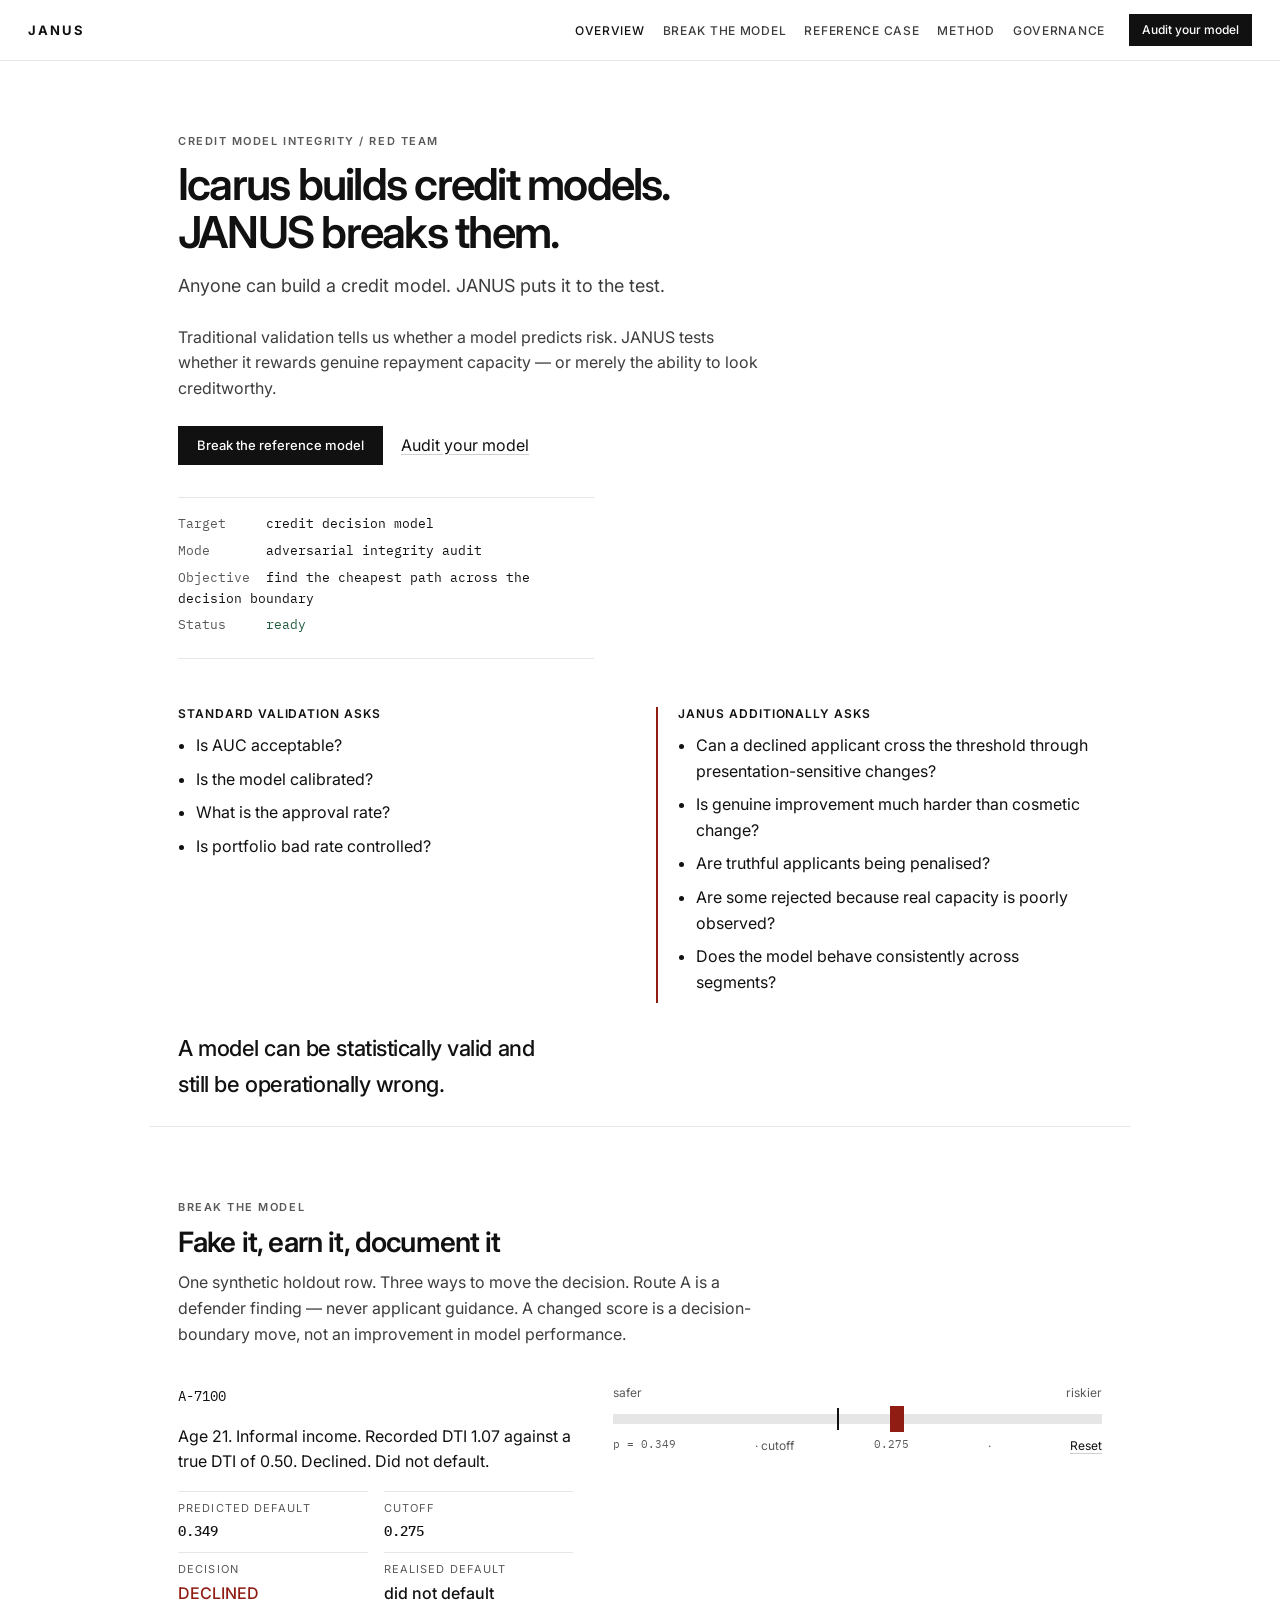
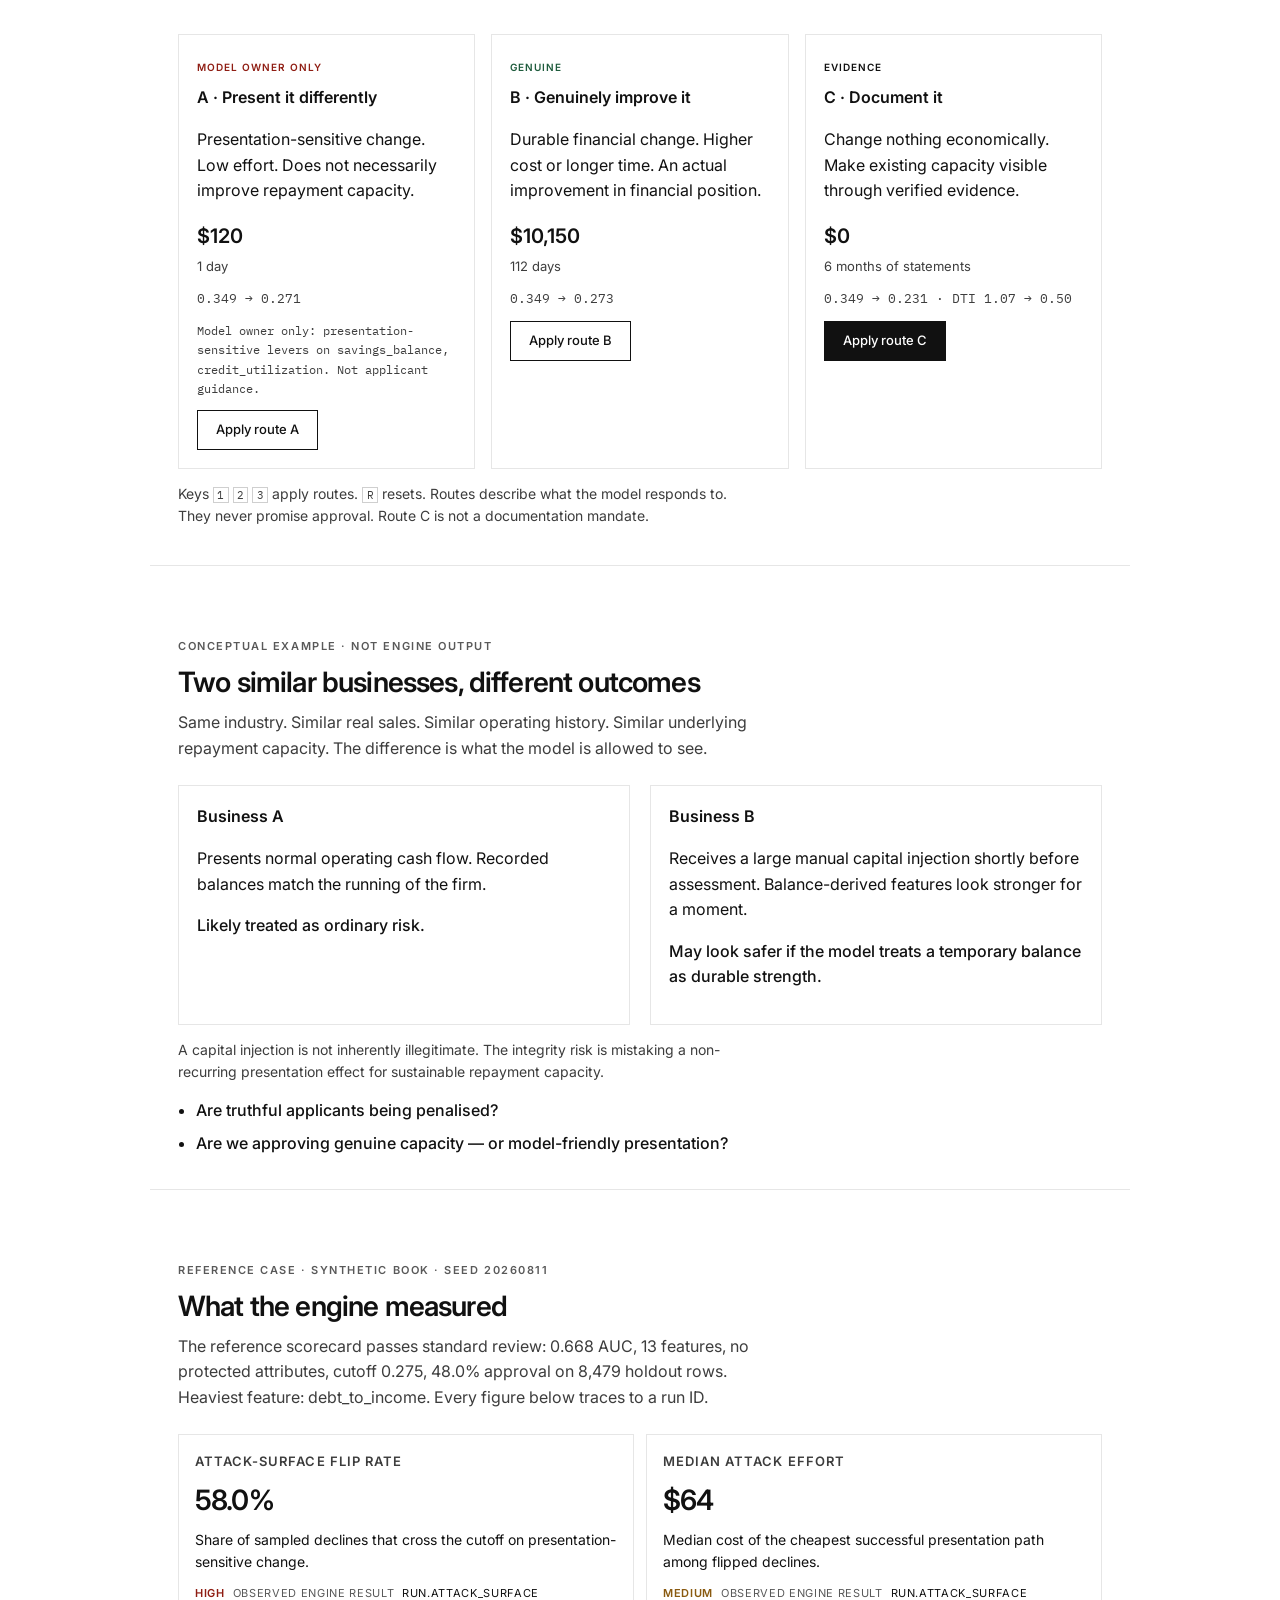
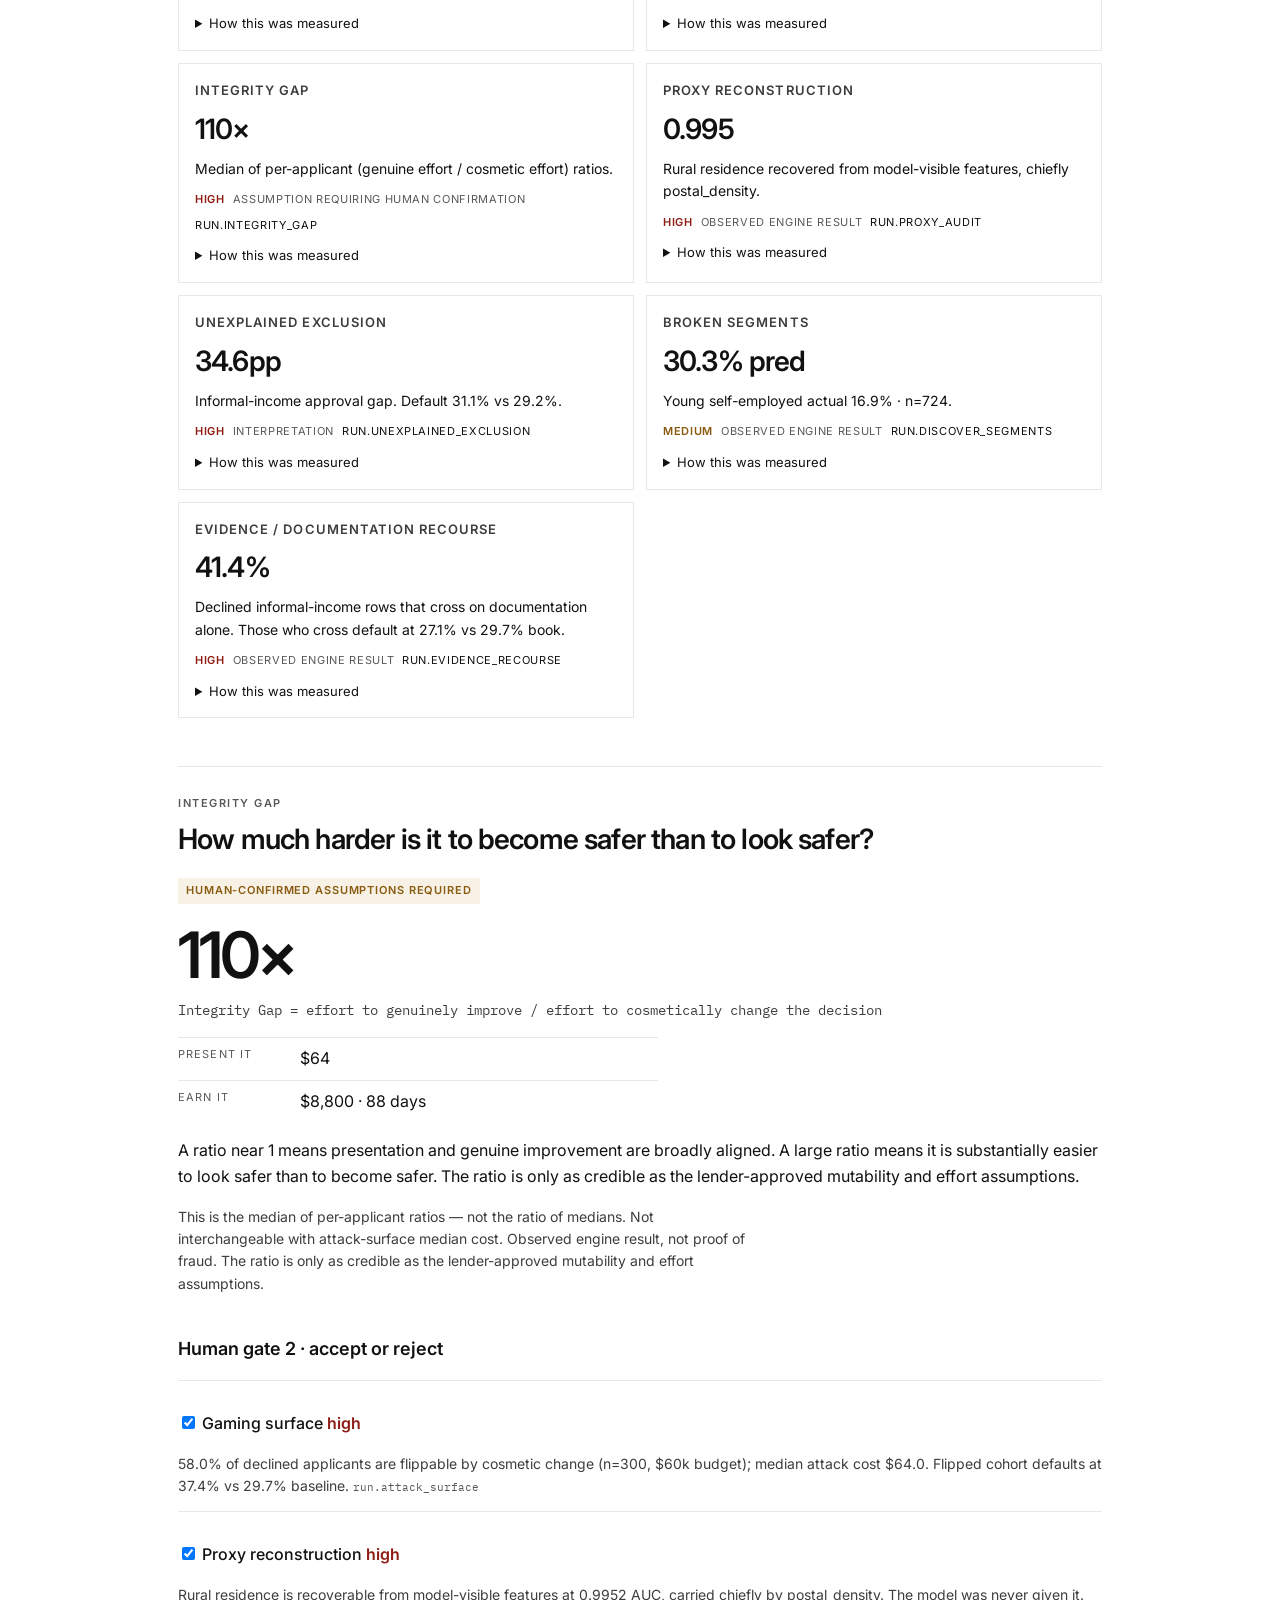
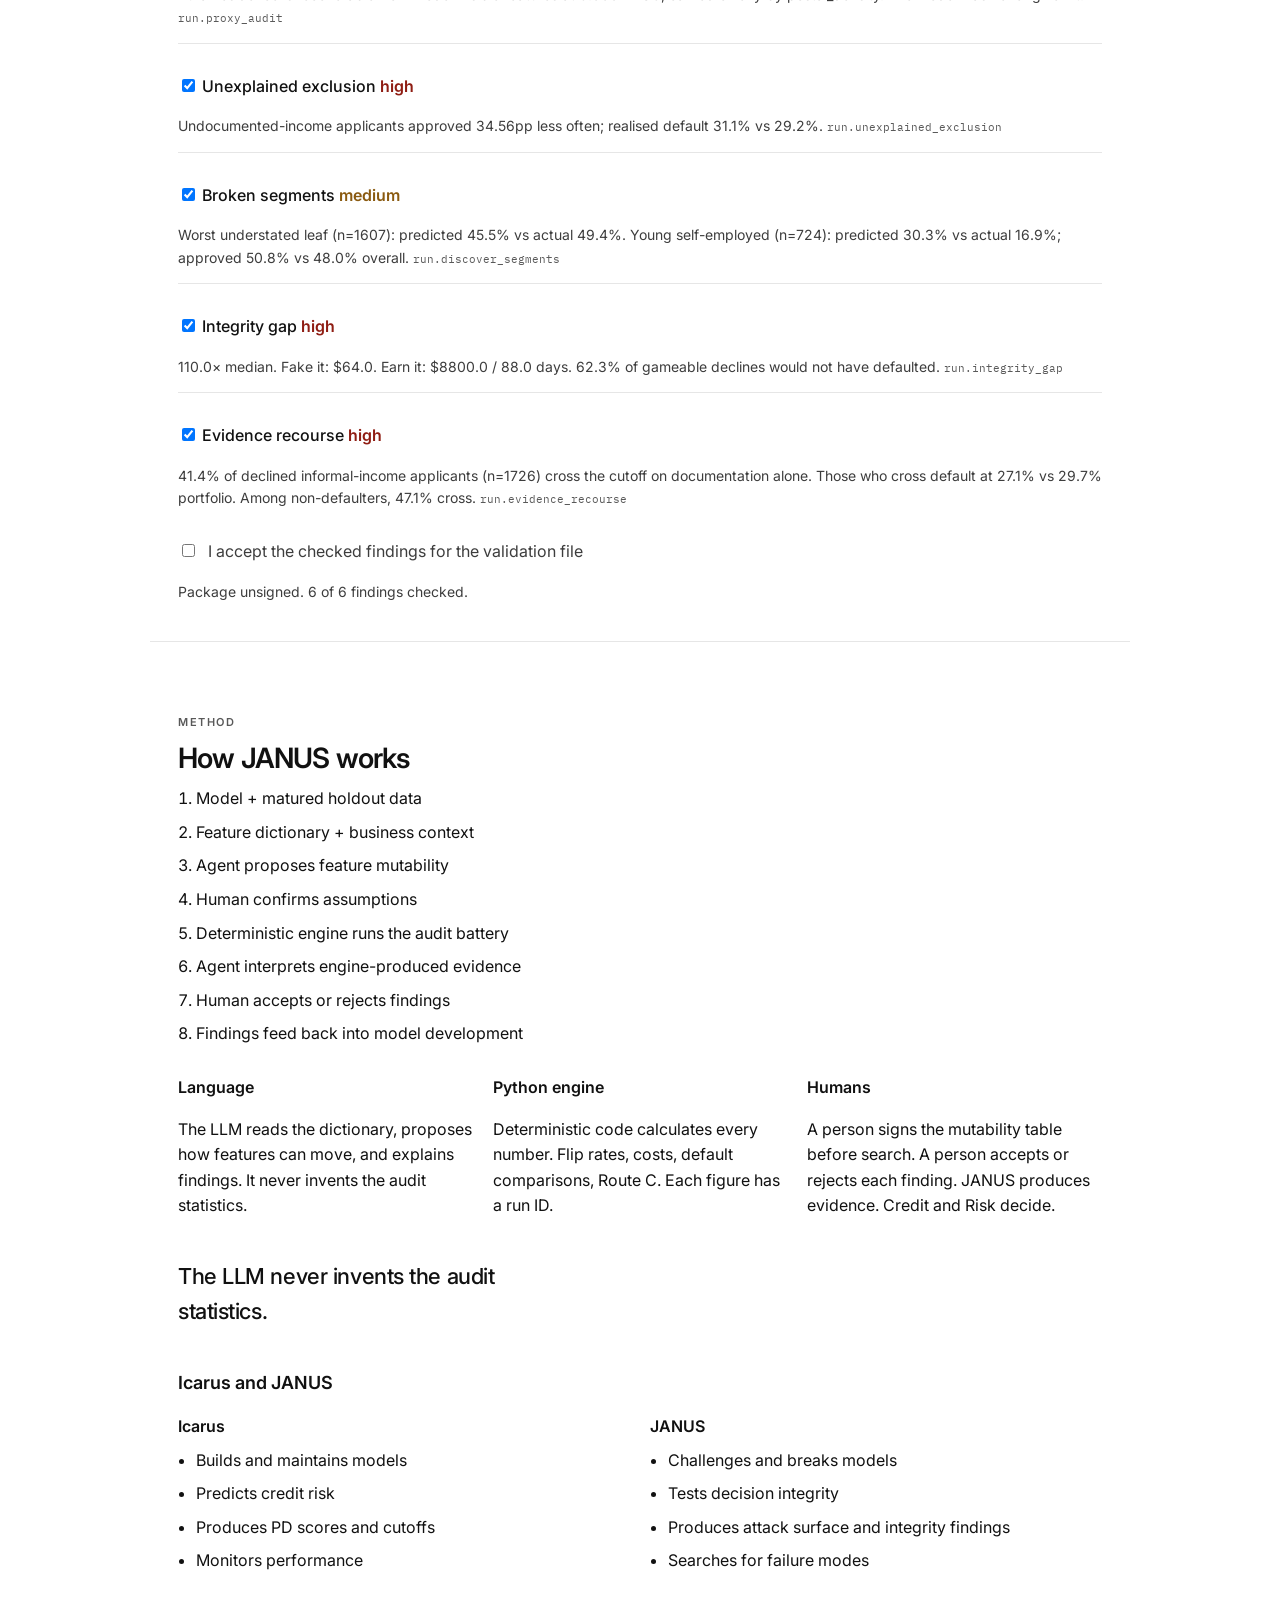
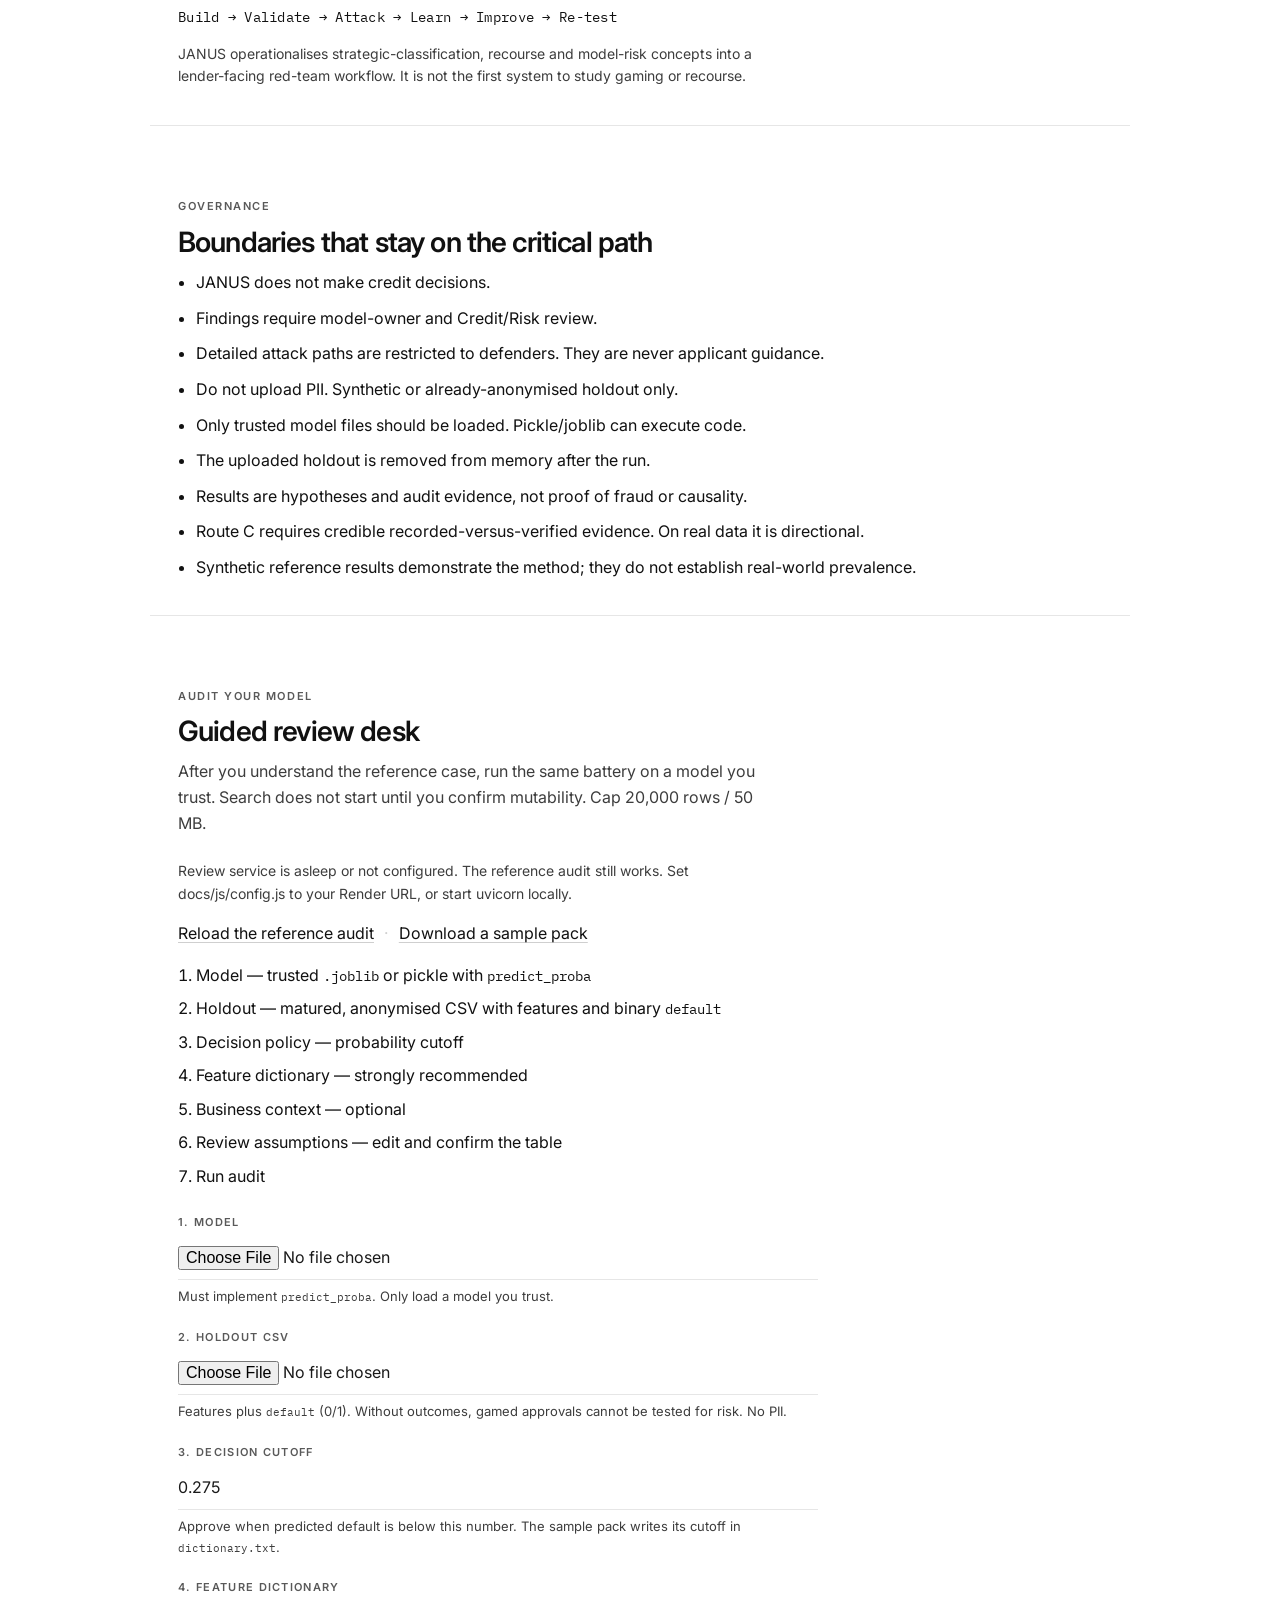
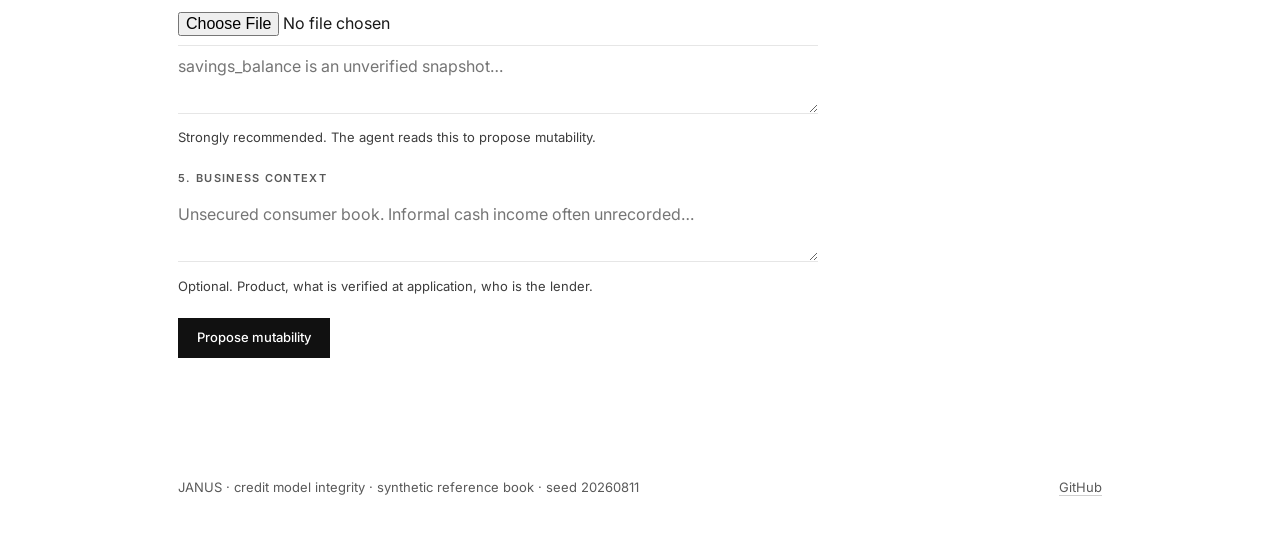
==== commit d997c06b: "Display audit costs in USD Keep the recorded magnitudes and engine field names, but label every visi" ====
--- a/docs/index.html
+++ b/docs/index.html
@@ -311,7 +311,7 @@
 
       <div id="propose-stage" hidden>
         <h3>6. Review assumptions</h3>
-        <p>Edit anything that is wrong. Search does not run until you confirm. This table is the load-bearing assumption of the audit.</p>
+        <p>Edit anything that is wrong. Search does not run until you confirm. Costs in this table are USD. This table is the load-bearing assumption of the audit.</p>
         <div class="table-wrap">
           <table class="grid" id="propose-table">
             <thead>
@@ -319,9 +319,9 @@
                 <th>Feature</th>
                 <th>Kind</th>
                 <th>Direction</th>
-                <th>Attack cost/effort</th>
+                <th>Attack cost (USD)</th>
                 <th>Attack time</th>
-                <th>Genuine cost/effort</th>
+                <th>Genuine cost (USD)</th>
                 <th>Genuine time</th>
                 <th>Rationale</th>
               </tr>
--- a/docs/css/app.css
+++ b/docs/css/app.css
@@ -32,6 +32,12 @@
 }
 ::selection { background: var(--ink); color: #fff; }
 :focus-visible { outline: 2px solid var(--red); outline-offset: 3px; }
+.nav a:focus-visible,
+.brand:focus-visible,
+.text-btn:focus-visible {
+  color: var(--ink);
+  background: var(--red-soft);
+}
 
 a { color: inherit; text-decoration-color: #cfcfcf; text-underline-offset: 3px; }
 a:hover { text-decoration-color: var(--ink); }
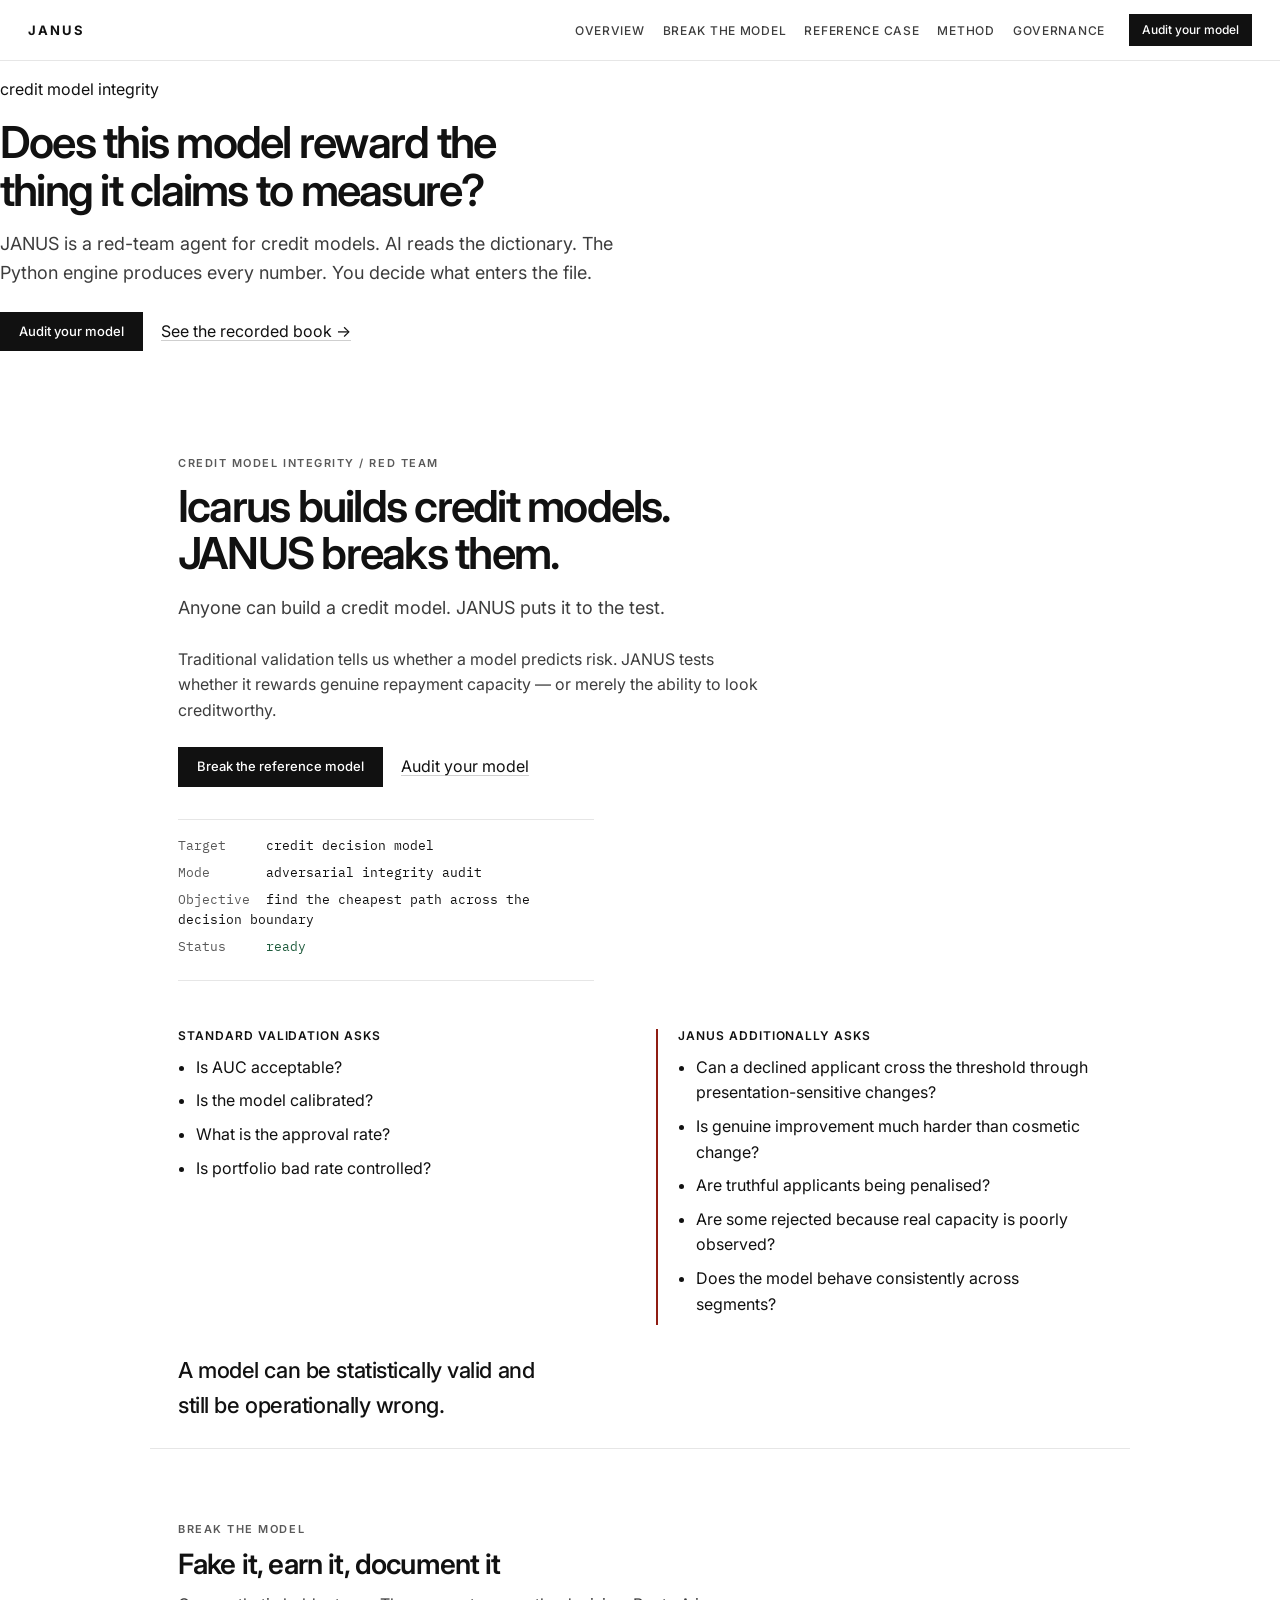
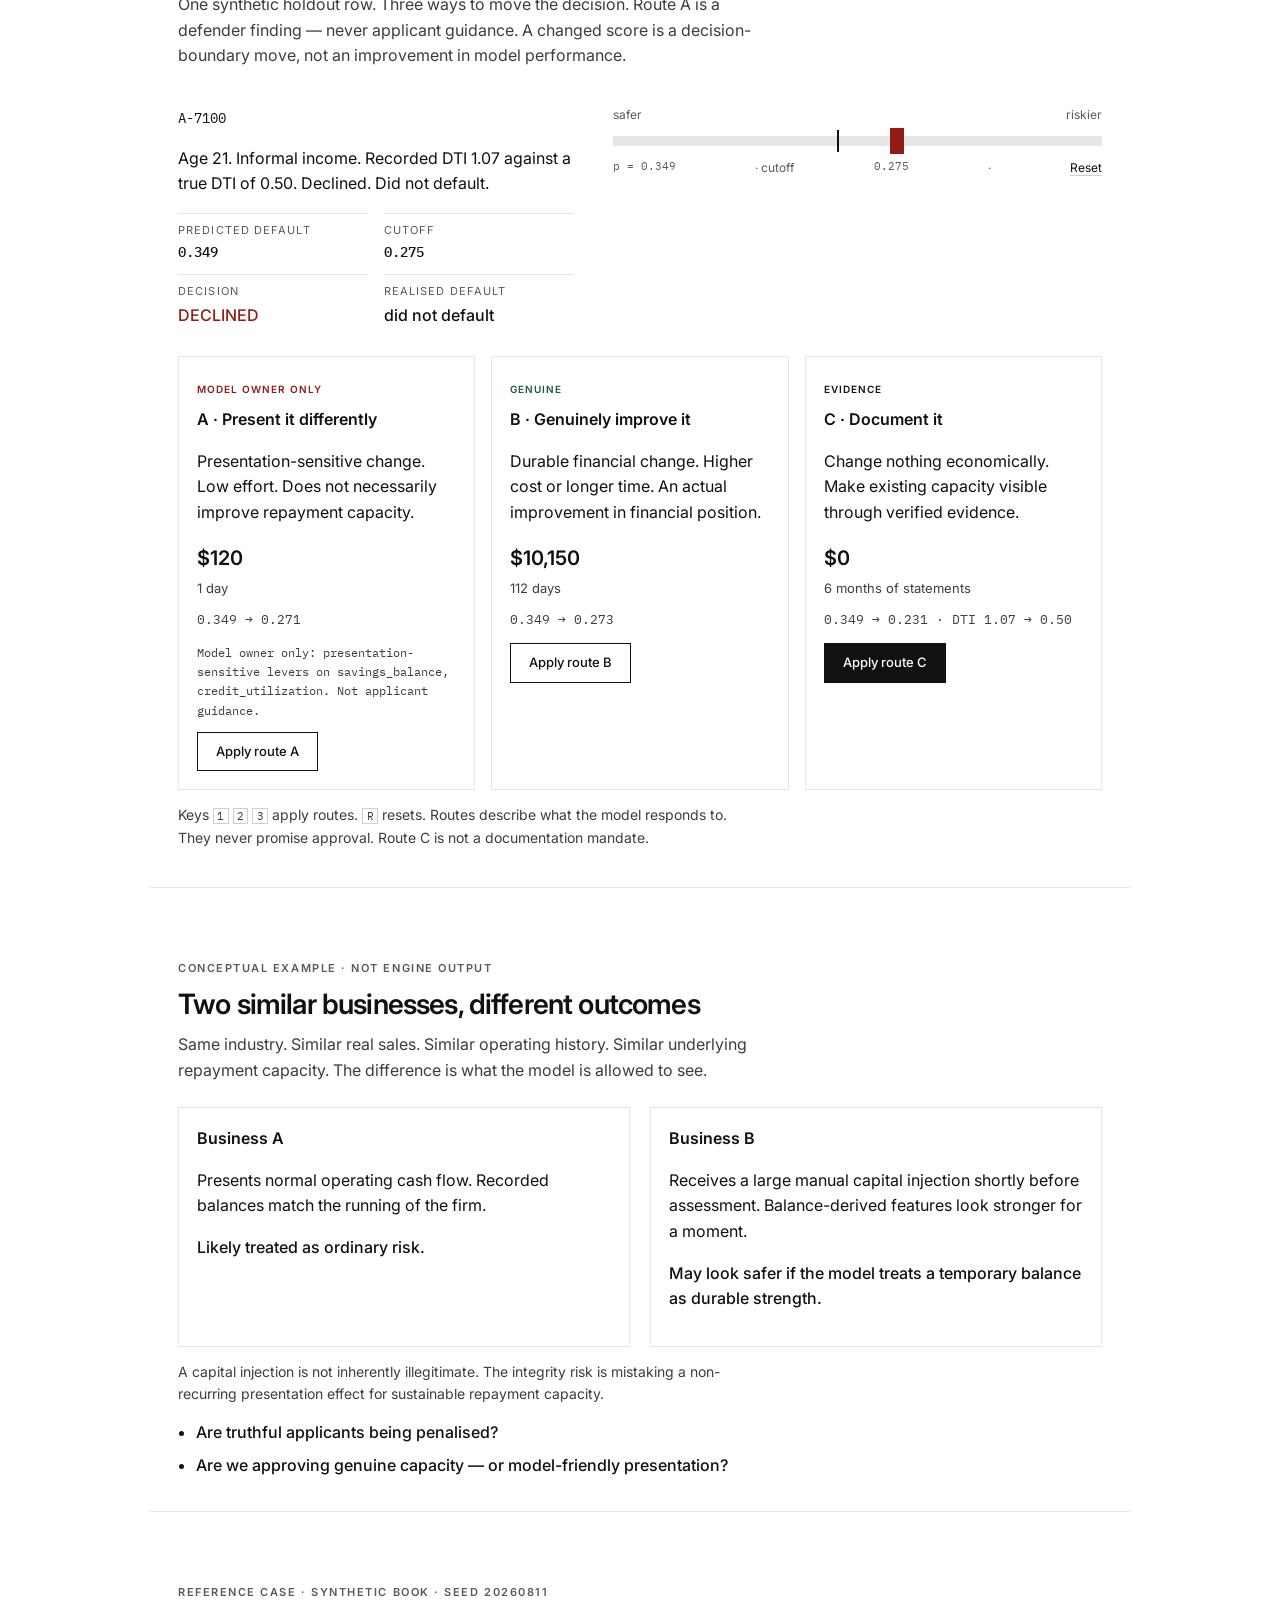
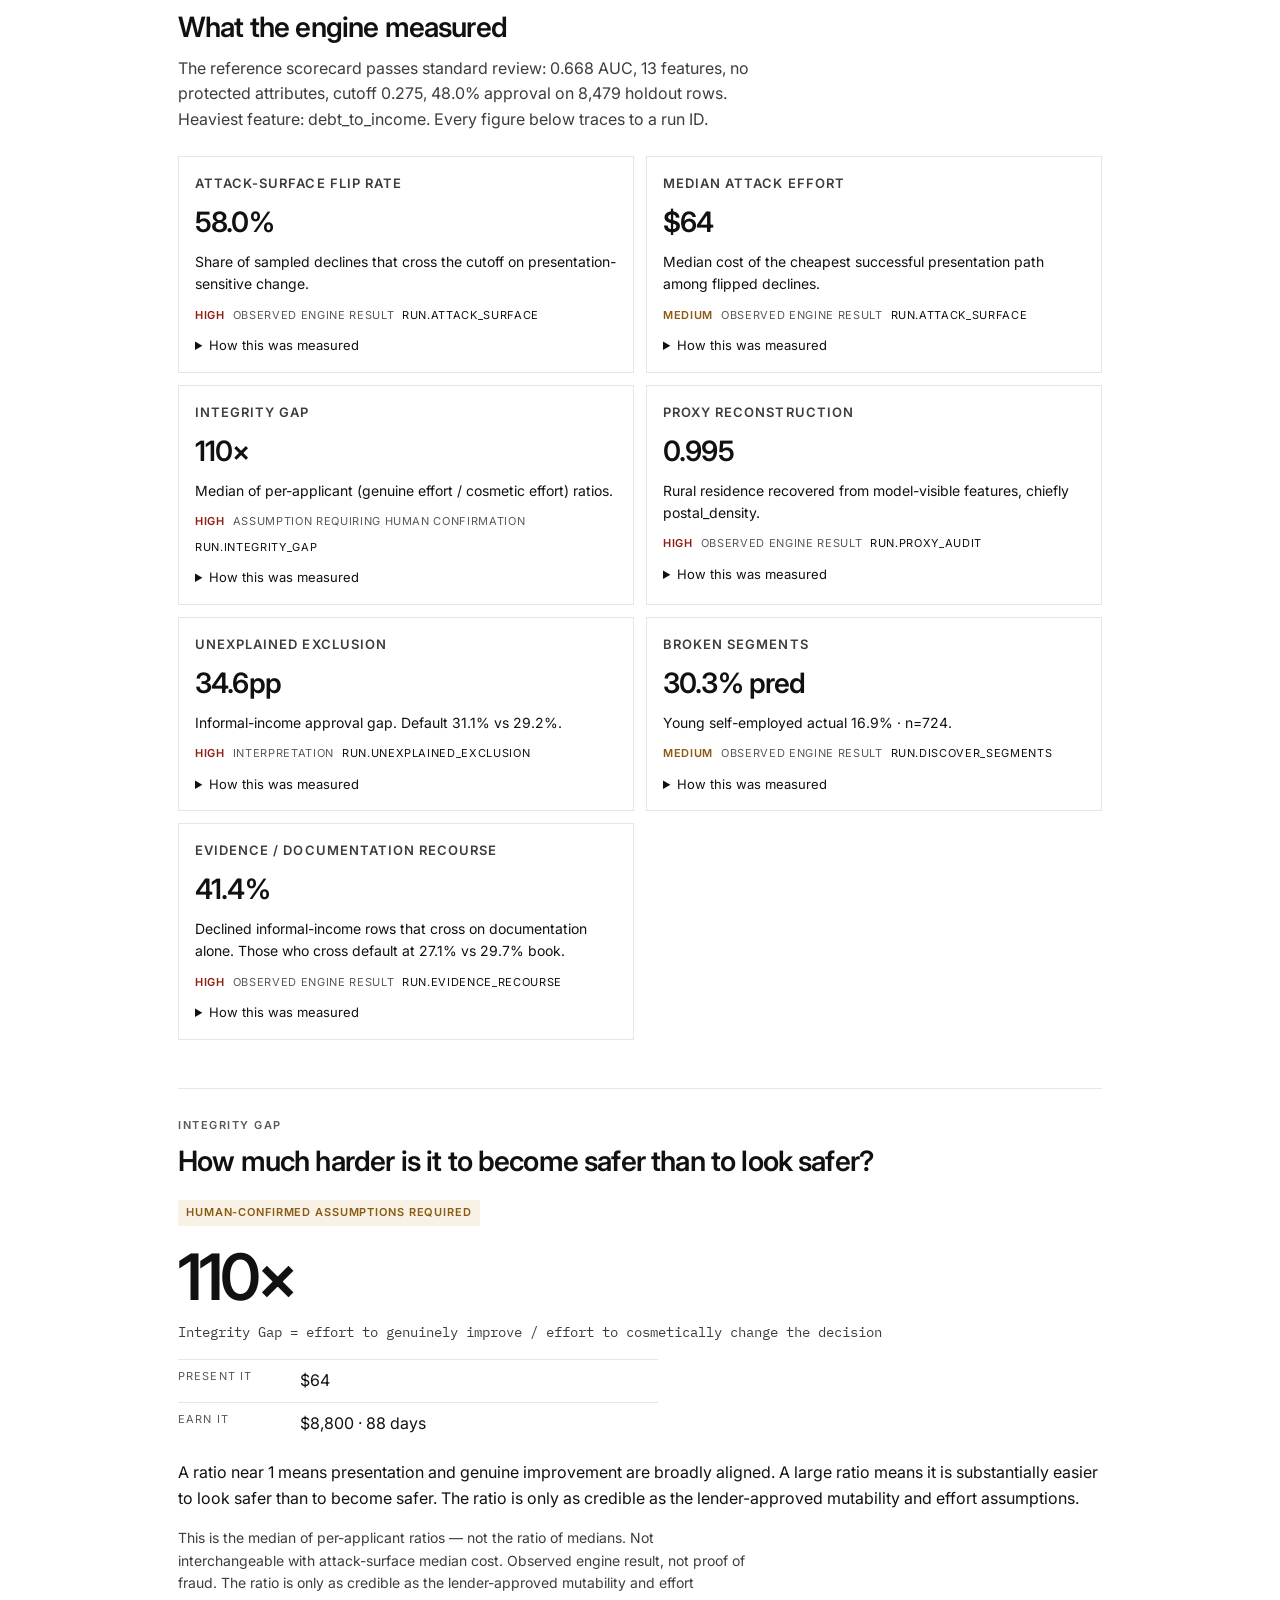
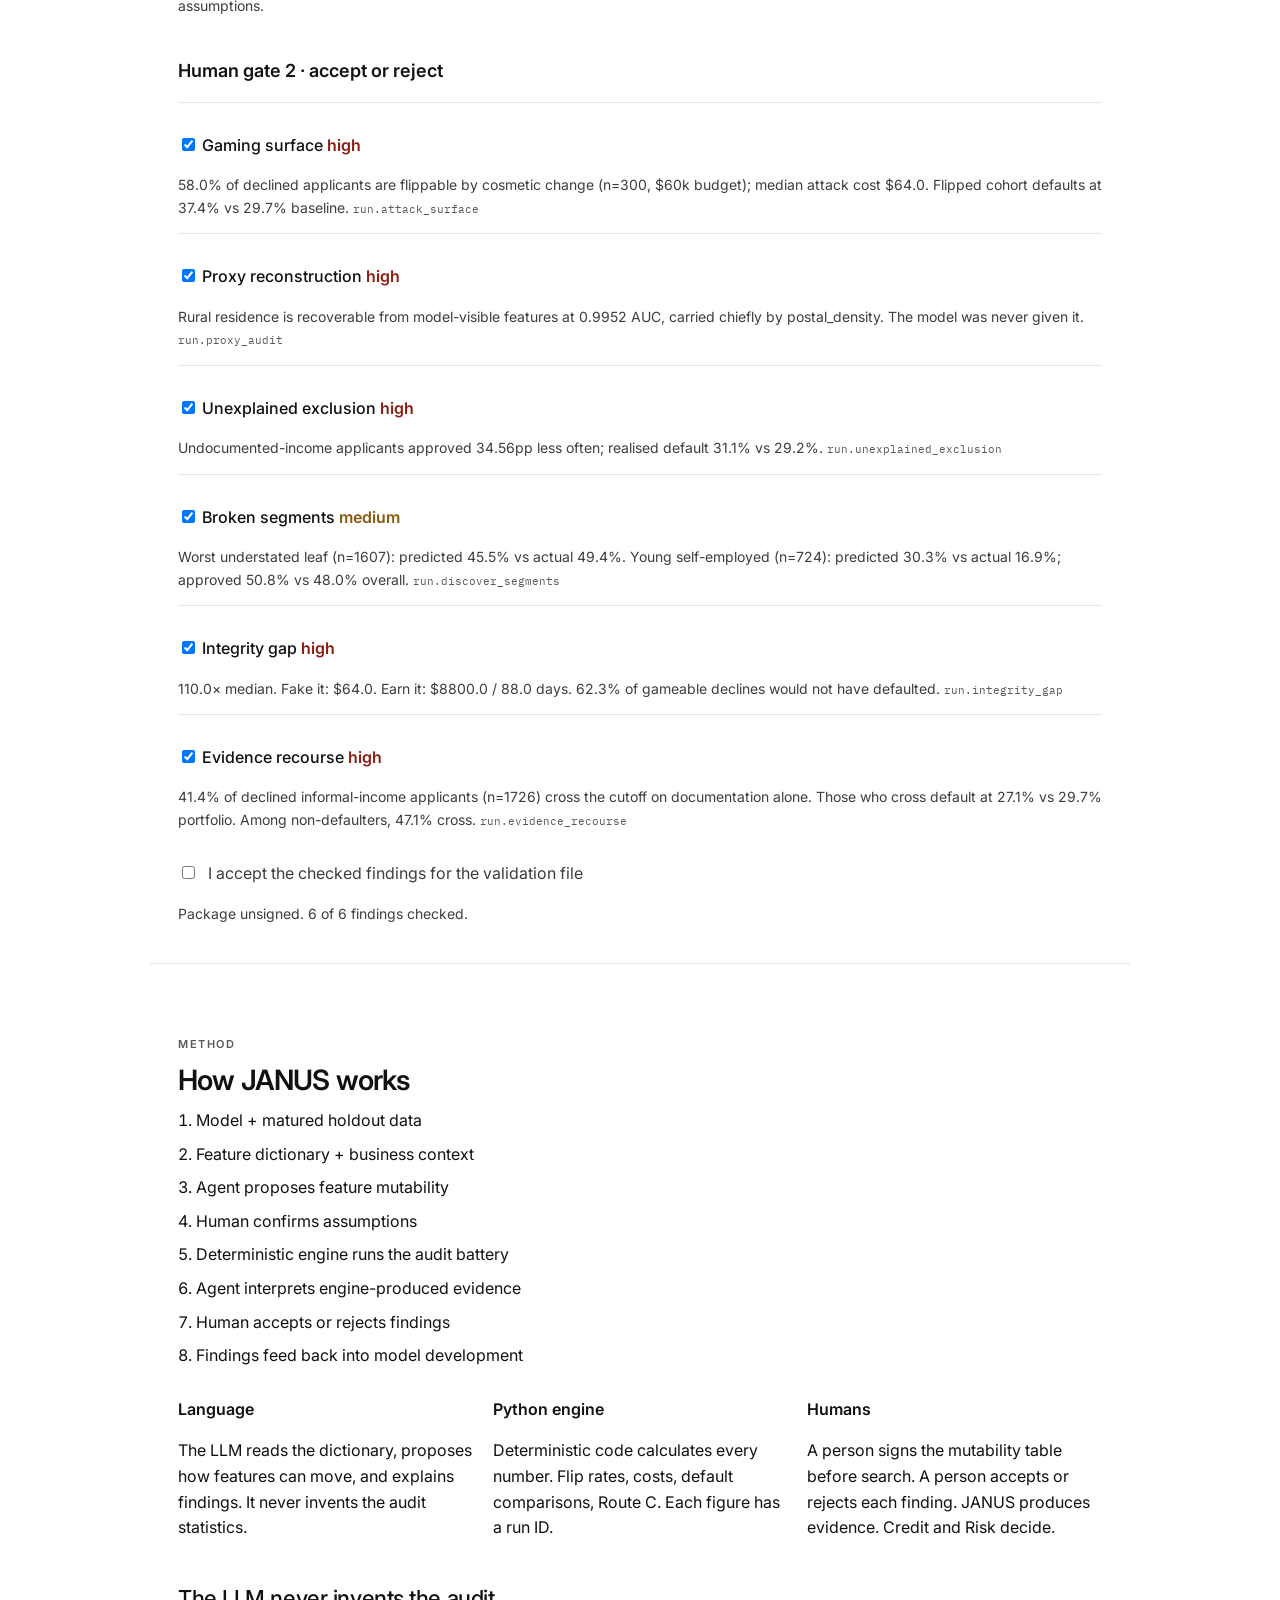
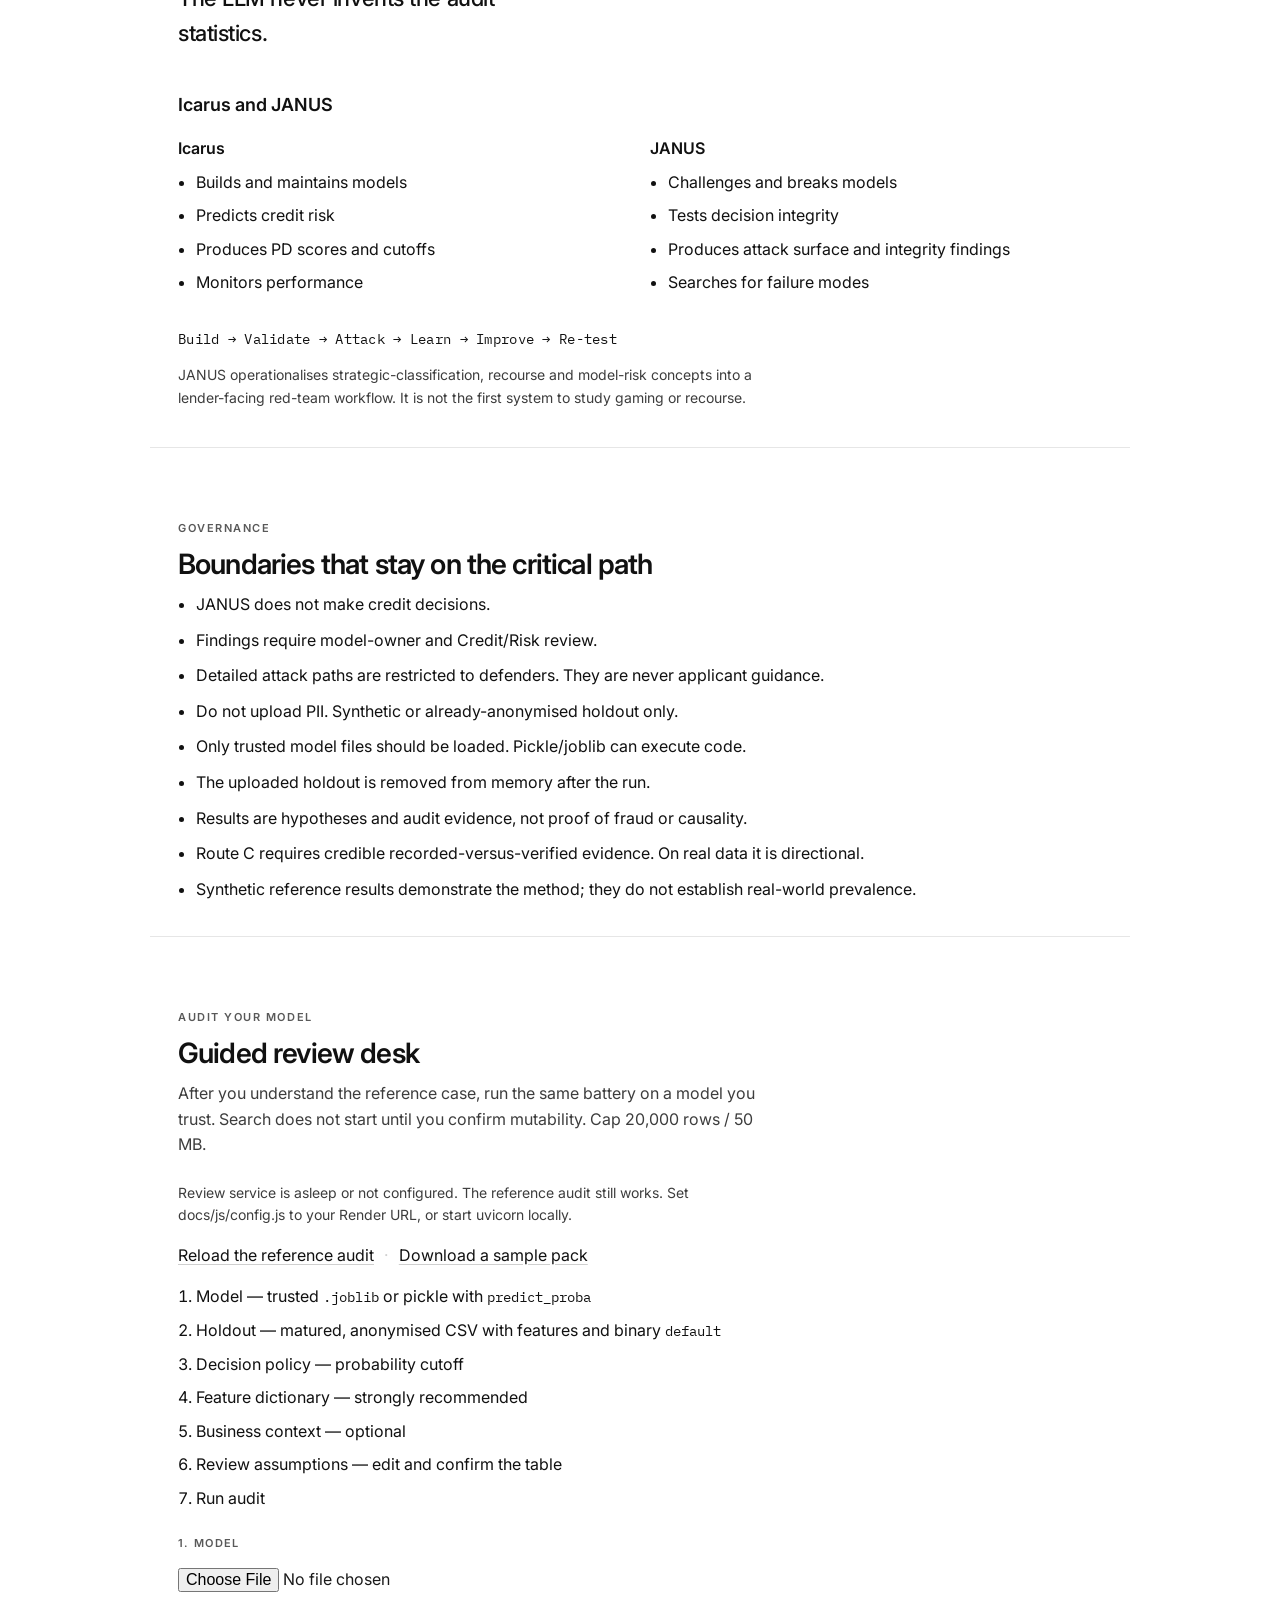
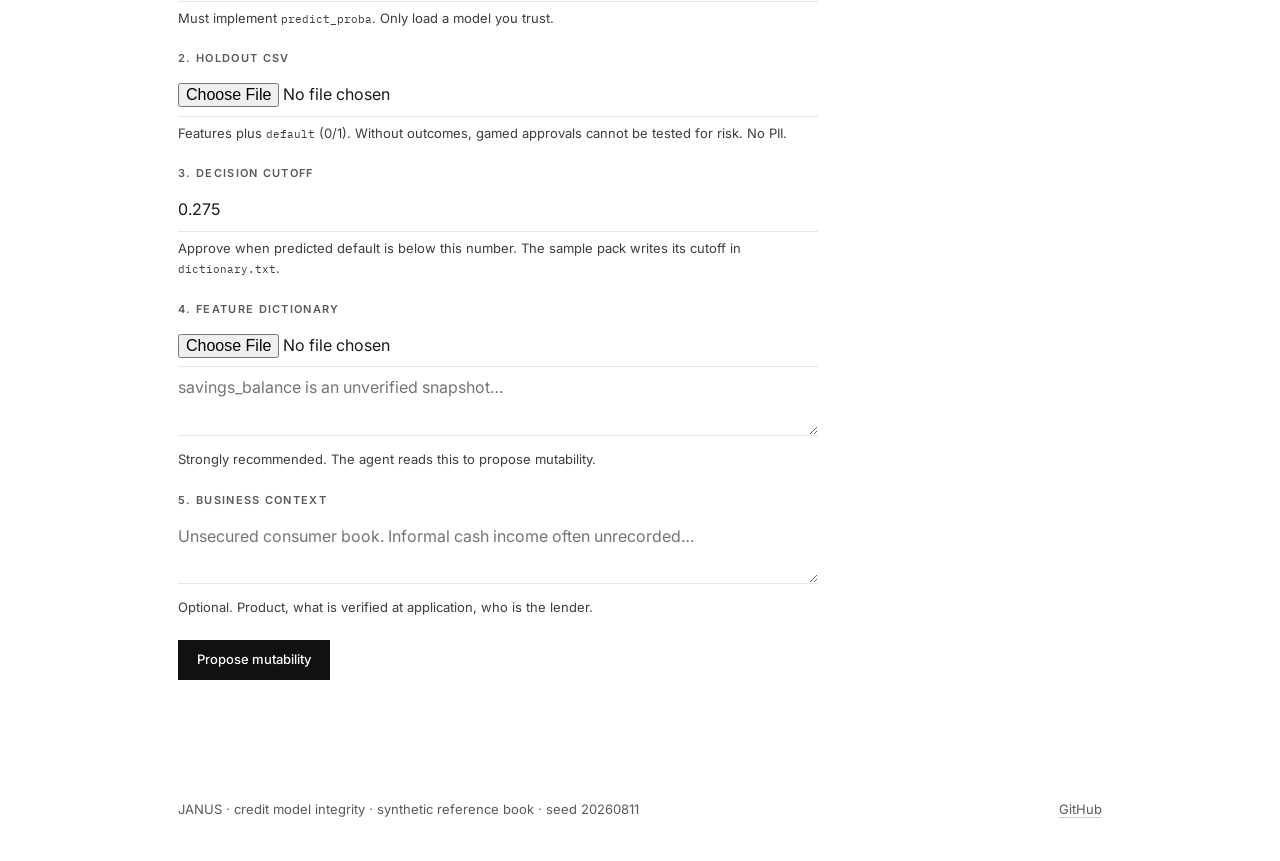
==== commit 1d6aefd5: "Merge branch 'main' into cursor/remove-goai-3173" ====
--- a/docs/index.html
+++ b/docs/index.html
@@ -30,6 +30,15 @@
     <a class="btn btn-sm" href="#audit">Audit your model</a>
   </header>
 
+    <main>
+      <section id="brief" class="view" data-view="brief">
+        <p class="kicker">credit model integrity</p>
+        <h1 class="hero">Does this model reward the thing it claims to measure?</h1>
+        <p class="lede">JANUS is a red-team agent for credit models. AI reads the dictionary. The Python engine produces every number. You decide what enters the file.</p>
+        <p class="hero-actions">
+          <a class="btn" href="#audit">Audit your model</a>
+          <a class="text-btn" href="#investigate">See the recorded book →</a>
+        </p>
   <p class="source-banner" id="source-banner" hidden></p>
 
   <main>
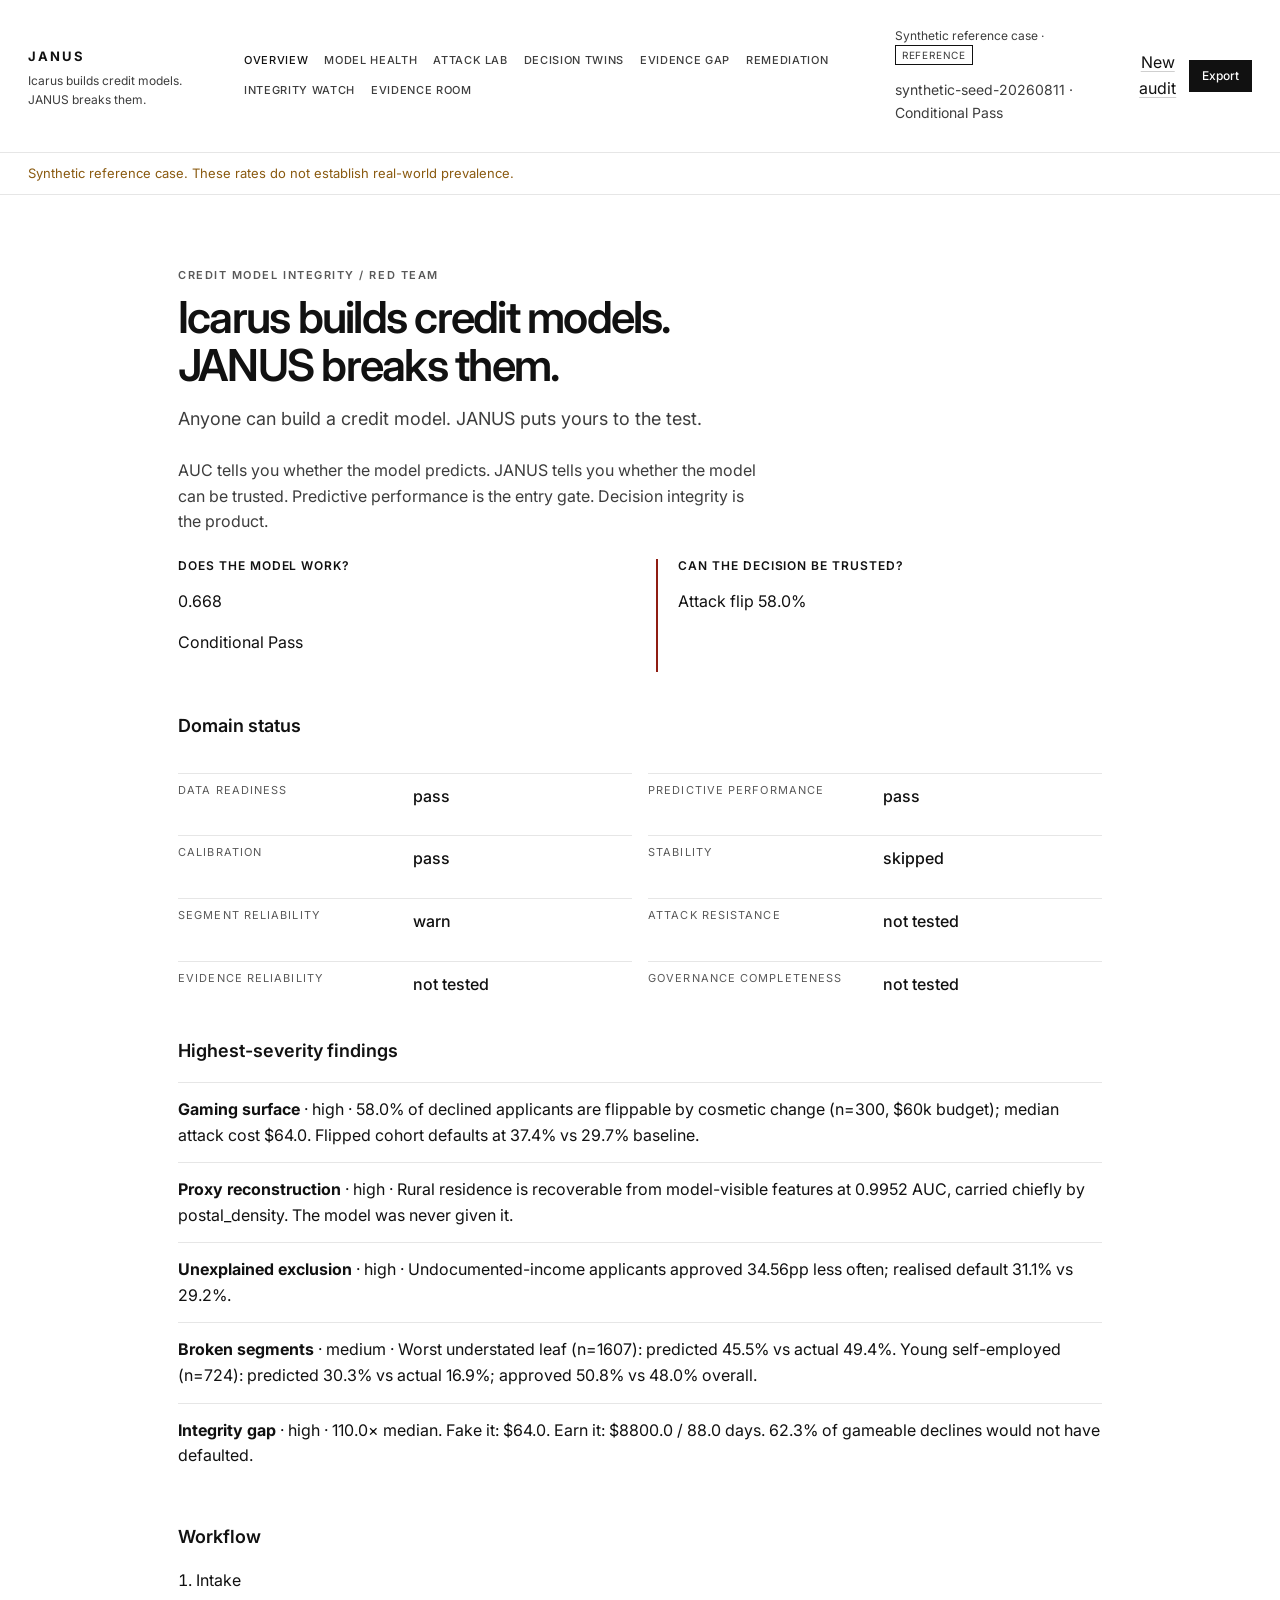
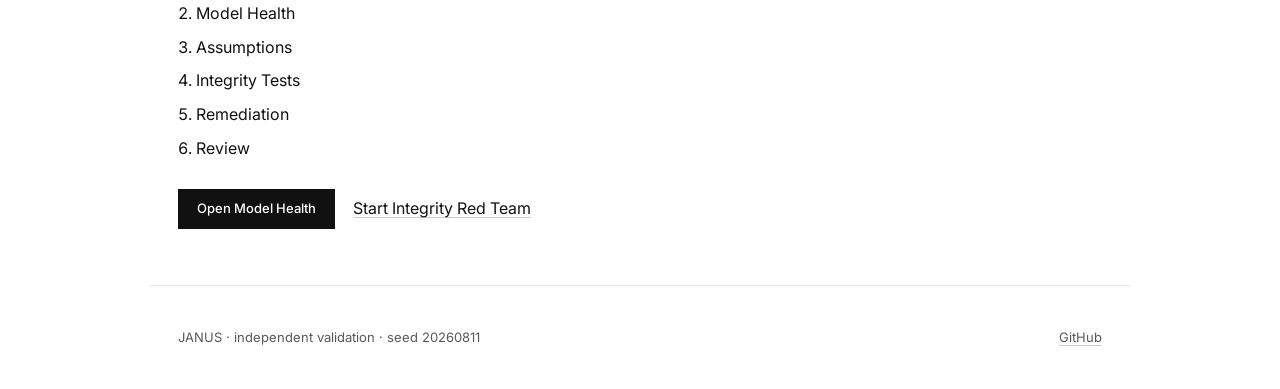
==== commit 5d1b227c: "Add Model Health gate and v1 product shell Phase 0–1 of the JANUS validation product: versioned poli" ====
--- a/docs/index.html
+++ b/docs/index.html
@@ -4,11 +4,8 @@
   <meta charset="utf-8">
   <meta name="viewport" content="width=device-width, initial-scale=1">
   <title>JANUS — credit model integrity</title>
-  <meta name="description" content="Anyone can build a credit model. JANUS puts it to the test. Icarus builds models. JANUS breaks them.">
+  <meta name="description" content="AUC tells you whether the model predicts. JANUS tells you whether the model can be trusted.">
   <meta name="theme-color" content="#ffffff">
-  <meta property="og:title" content="JANUS — Icarus builds credit models. JANUS breaks them.">
-  <meta property="og:description" content="Penetration testing for a lending model. Does it reward genuine repayment capacity — or the ability to look creditworthy?">
-  <meta property="og:type" content="website">
   <link rel="icon" href="./favicon.svg" type="image/svg+xml">
   <link rel="preconnect" href="https://fonts.googleapis.com">
   <link rel="preconnect" href="https://fonts.gstatic.com" crossorigin>
@@ -16,77 +13,73 @@
   <link rel="stylesheet" href="./css/app.css">
 </head>
 <body>
-  <a class="skip" href="#overview">Skip to content</a>
-
+  <a class="skip" href="#main">Skip to content</a>
   <header class="top">
-    <a class="brand" href="#overview">JANUS</a>
+    <div class="brand-block">
+      <a class="brand" href="#overview">JANUS</a>
+      <p class="tag">Icarus builds credit models. JANUS breaks them.</p>
+    </div>
     <nav class="nav" aria-label="Primary">
       <a href="#overview">Overview</a>
-      <a href="#break">Break the Model</a>
-      <a href="#reference">Reference Case</a>
-      <a href="#method">Method</a>
-      <a href="#governance">Governance</a>
+      <a href="#health">Model Health</a>
+      <a href="#attack">Attack Lab</a>
+      <a href="#twins">Decision Twins</a>
+      <a href="#evidence">Evidence Gap</a>
+      <a href="#remediation">Remediation</a>
+      <a href="#watch">Integrity Watch</a>
+      <a href="#room">Evidence Room</a>
     </nav>
-    <a class="btn btn-sm" href="#audit">Audit your model</a>
+    <div class="hdr-meta">
+      <p><span id="hdr-run">Synthetic reference case</span> · <span class="badge" id="hdr-mode">Reference</span></p>
+      <p class="fineprint"><span id="hdr-model">reference-scorecard</span> · <span id="hdr-status">Recorded</span></p>
+    </div>
+    <p class="hdr-actions">
+      <button type="button" class="text-btn" id="btn-new-audit">New audit</button>
+      <button type="button" class="btn btn-sm" id="btn-export-json">Export</button>
+    </p>
   </header>
-
-    <main>
-      <section id="brief" class="view" data-view="brief">
-        <p class="kicker">credit model integrity</p>
-        <h1 class="hero">Does this model reward the thing it claims to measure?</h1>
-        <p class="lede">JANUS is a red-team agent for credit models. AI reads the dictionary. The Python engine produces every number. You decide what enters the file.</p>
-        <p class="hero-actions">
-          <a class="btn" href="#audit">Audit your model</a>
-          <a class="text-btn" href="#investigate">See the recorded book →</a>
-        </p>
-  <p class="source-banner" id="source-banner" hidden></p>
-
-  <main>
-    <section id="overview" class="section">
+  <p class="source-banner">Synthetic reference case. These rates do not establish real-world prevalence.</p>
+
+  <main id="main">
+    <section id="overview" class="panel section is-active">
       <p class="eyebrow">Credit model integrity / red team</p>
       <h1>Icarus builds credit models. JANUS breaks them.</h1>
-      <p class="lede">Anyone can build a credit model. JANUS puts it to the test.</p>
-      <p class="intro">Traditional validation tells us whether a model predicts risk. JANUS tests whether it rewards genuine repayment capacity — or merely the ability to look creditworthy.</p>
-      <p class="hero-actions">
-        <a class="btn" href="#break">Break the reference model</a>
-        <a class="text-btn" href="#audit">Audit your model</a>
-      </p>
-      <div class="terminal" aria-label="Audit status">
-        <p><span class="k">Target</span> credit decision model</p>
-        <p><span class="k">Mode</span> adversarial integrity audit</p>
-        <p><span class="k">Objective</span> find the cheapest path across the decision boundary</p>
-        <p><span class="k">Status</span> <span class="ready">ready</span></p>
-      </div>
-
+      <p class="lede">Anyone can build a credit model. JANUS puts yours to the test.</p>
+      <p class="intro">AUC tells you whether the model predicts. JANUS tells you whether the model can be trusted. Predictive performance is the entry gate. Decision integrity is the product.</p>
       <div class="contrast">
         <article>
-          <h2>Standard validation asks</h2>
-          <ul>
-            <li>Is AUC acceptable?</li>
-            <li>Is the model calibrated?</li>
-            <li>What is the approval rate?</li>
-            <li>Is portfolio bad rate controlled?</li>
-          </ul>
+          <h2>Does the model work?</h2>
+          <p class="big" id="ov-auc">—</p>
+          <p id="ov-health-status">Model Health not loaded</p>
         </article>
         <article class="contrast-janus">
-          <h2>JANUS additionally asks</h2>
-          <ul>
-            <li>Can a declined applicant cross the threshold through presentation-sensitive changes?</li>
-            <li>Is genuine improvement much harder than cosmetic change?</li>
-            <li>Are truthful applicants being penalised?</li>
-            <li>Are some rejected because real capacity is poorly observed?</li>
-            <li>Does the model behave consistently across segments?</li>
-          </ul>
-        </article>
-      </div>
-      <p class="pull">A model can be statistically valid and still be operationally wrong.</p>
-    </section>
-
-    <section id="break" class="section">
-      <p class="eyebrow">Break the model</p>
+          <h2>Can the decision be trusted?</h2>
+          <p id="ov-integrity-status">Integrity tests not loaded</p>
+        </article>
+      </div>
+      <h3 class="subhead">Domain status</h3>
+      <dl class="mini" id="ov-domains"></dl>
+      <h3 class="subhead">Highest-severity findings</h3>
+      <ol class="findings" id="ov-findings"></ol>
+      <h3 class="subhead">Workflow</h3>
+      <ol class="flow" id="ov-workflow"></ol>
+      <p class="hero-actions">
+        <a class="btn" href="#health">Open Model Health</a>
+        <a class="text-btn" href="#attack">Start Integrity Red Team</a>
+      </p>
+    </section>
+
+    <section id="health" class="panel section">
+      <p class="eyebrow">Model Health · one-page baseline</p>
+      <h2>Does the model predict default well enough?</h2>
+      <p class="intro">Compact validation first. Then the red team. Thresholds come from a versioned policy, not hardcoded UI logic.</p>
+      <div id="health-root"></div>
+    </section>
+
+    <section id="attack" class="panel section">
+      <p class="eyebrow">Attack Lab · model owner only</p>
       <h2>Fake it, earn it, document it</h2>
-      <p class="intro">One synthetic holdout row. Three ways to move the decision. Route A is a defender finding — never applicant guidance. A changed score is a decision-boundary move, not an improvement in model performance.</p>
-
+      <p class="intro">Bounded, approved modifications. A changed score is a decision-boundary move, not an improvement in model performance. Detailed steps are defender-only.</p>
       <div class="desk">
         <div class="applicant">
           <p class="mono" data-bind="demo_applicant.applicant_id">A-7100</p>
@@ -107,12 +100,11 @@
           <p class="track-meta"><span class="mono">p = <span id="p-now-dup"></span></span> · cutoff <span class="mono" data-bind="model.cutoff" data-fmt="p"></span> · <button type="button" class="text-btn" id="btn-reset-p">Reset</button></p>
         </div>
       </div>
-
       <div class="routes" role="list">
         <article class="route" data-route="a" role="listitem">
           <p class="stamp stamp-owner">Model owner only</p>
-          <h3>A · Present it differently</h3>
-          <p>Presentation-sensitive change. Low effort. Does not necessarily improve repayment capacity.</p>
+          <h3>A · Cosmetic</h3>
+          <p>Presentation-sensitive change. Does not assert a real credit improvement.</p>
           <p class="route-cost" id="cost-a"></p>
           <p class="route-time" id="time-a"></p>
           <p class="route-p mono" id="p-a"></p>
@@ -121,8 +113,8 @@
         </article>
         <article class="route" data-route="b" role="listitem">
           <p class="stamp stamp-ok">Genuine</p>
-          <h3>B · Genuinely improve it</h3>
-          <p>Durable financial change. Higher cost or longer time. An actual improvement in financial position.</p>
+          <h3>B · Genuine</h3>
+          <p>Durable financial change. An actual improvement in financial position.</p>
           <p class="route-cost" id="cost-b"></p>
           <p class="route-time" id="time-b"></p>
           <p class="route-p mono" id="p-b"></p>
@@ -130,8 +122,8 @@
         </article>
         <article class="route" data-route="c" role="listitem">
           <p class="stamp stamp-doc">Evidence</p>
-          <h3>C · Document it</h3>
-          <p>Change nothing economically. Make existing capacity visible through verified evidence.</p>
+          <h3>C · Documentation</h3>
+          <p>Change nothing economically. Make existing capacity visible. Enabled only with a valid evidence pair.</p>
           <p class="route-cost" id="cost-c"></p>
           <p class="route-time" id="time-c"></p>
           <p class="route-p mono" id="p-c"></p>
@@ -139,200 +131,126 @@
         </article>
       </div>
       <p class="reveal" id="route-reveal" hidden aria-live="polite"></p>
-      <p class="fineprint">Keys <kbd>1</kbd> <kbd>2</kbd> <kbd>3</kbd> apply routes. <kbd>R</kbd> resets. Routes describe what the model responds to. They never promise approval. Route C is not a documentation mandate.</p>
-    </section>
-
-    <section id="twins" class="section">
-      <p class="eyebrow">Conceptual example · not engine output</p>
+      <div class="evidence" id="attack-evidence"></div>
+    </section>
+
+    <section id="twins" class="panel section">
+      <p class="eyebrow">Decision Twins</p>
       <h2>Two similar businesses, different outcomes</h2>
-      <p class="intro">Same industry. Similar real sales. Similar operating history. Similar underlying repayment capacity. The difference is what the model is allowed to see.</p>
+      <p class="intro">Pairs are matched on designated core features, not claimed to be economically identical. The capital-injection case is a conceptual example unless numbers come from the engine.</p>
       <div class="twins">
         <article>
           <h3>Business A</h3>
-          <p>Presents normal operating cash flow. Recorded balances match the running of the firm.</p>
+          <p>Presents normal operating cash flow.</p>
           <p class="twin-out">Likely treated as ordinary risk.</p>
         </article>
         <article>
           <h3>Business B</h3>
-          <p>Receives a large manual capital injection shortly before assessment. Balance-derived features look stronger for a moment.</p>
-          <p class="twin-out">May look safer if the model treats a temporary balance as durable strength.</p>
+          <p>Receives a large manual capital injection shortly before assessment.</p>
+          <p class="twin-out">May look safer if a temporary balance is treated as durable strength.</p>
         </article>
       </div>
       <p class="note">A capital injection is not inherently illegitimate. The integrity risk is mistaking a non-recurring presentation effect for sustainable repayment capacity.</p>
-      <ul class="ask">
-        <li>Are truthful applicants being penalised?</li>
-        <li>Are we approving genuine capacity — or model-friendly presentation?</li>
-      </ul>
-    </section>
-
-    <section id="reference" class="section">
-      <p class="eyebrow">Reference case · synthetic book · seed <span data-bind="seed"></span></p>
-      <h2>What the engine measured</h2>
-      <p class="intro">The reference scorecard passes standard review: <span data-bind="model.auc_holdout" data-fmt="auc"></span> AUC, <span data-bind="model.n_features"></span> features, no protected attributes, cutoff <span data-bind="model.cutoff" data-fmt="p"></span>, <span data-bind="model.approval_rate" data-fmt="pct1"></span> approval on <span data-bind="model.n_holdout" data-fmt="int"></span> holdout rows. Heaviest feature: <span data-bind="model.heaviest_feature"></span>. Every figure below traces to a run ID.</p>
-      <div class="evidence" id="evidence-grid"></div>
-
-      <div class="gap-block" id="integrity-gap">
-        <p class="eyebrow">Integrity gap</p>
-        <h2>How much harder is it to become safer than to look safer?</h2>
-        <p class="badge-amber">Human-confirmed assumptions required</p>
-        <p class="display" id="gap-value" data-bind="battery.integrity_gap.median_gap_ratio" data-fmt="times" data-run="run.integrity_gap">—</p>
-        <p class="formula mono">Integrity Gap = effort to genuinely improve / effort to cosmetically change the decision</p>
-        <ul class="channels" id="gap-channels">
-          <li><span class="label">Present it</span><span id="gap-attack">—</span></li>
-          <li><span class="label">Earn it</span><span id="gap-genuine">—</span></li>
-        </ul>
-        <p>A ratio near 1 means presentation and genuine improvement are broadly aligned. A large ratio means it is substantially easier to look safer than to become safer. The ratio is only as credible as the lender-approved mutability and effort assumptions.</p>
-        <p class="fineprint" id="gap-note">This is the median of per-applicant ratios — not the ratio of medians. Not interchangeable with attack-surface median cost. Observed engine result, not proof of fraud.</p>
-      </div>
-
-      <h3 class="subhead">Human gate 2 · accept or reject</h3>
+      <div id="twins-engine"></div>
+    </section>
+
+    <section id="evidence" class="panel section">
+      <p class="eyebrow">Evidence Gap</p>
+      <h2>Recorded values versus verified reality</h2>
+      <p class="intro">This module runs only when a recorded-versus-verified mapping exists. It is never fabricated.</p>
+      <div id="evidence-root"></div>
+    </section>
+
+    <section id="remediation" class="panel section">
+      <p class="eyebrow">Remediation Studio</p>
+      <h2>Reduce the weakness without pretending the model was retrained</h2>
+      <p class="intro">V1 actions change inputs or policy. Neutralization is a sensitivity test, not a production challenger.</p>
+      <div id="remediation-root"></div>
+    </section>
+
+    <section id="watch" class="panel section">
+      <p class="eyebrow">Integrity Watch</p>
+      <h2>What changed since the last run?</h2>
+      <div id="watch-root"></div>
+    </section>
+
+    <section id="room" class="panel section">
+      <p class="eyebrow">Evidence Room</p>
+      <h2>Findings, owners, and export</h2>
+      <p class="intro">JANUS produces evidence. A person decides. Detailed attack paths stay with authorized reviewers.</p>
       <ol class="findings" id="findings-list"></ol>
       <label class="gate">
         <input type="checkbox" id="gate-findings">
         <span>I accept the checked findings for the validation file</span>
       </label>
-      <p class="fineprint" id="sign-status">Package unsigned.</p>
-    </section>
-
-    <section id="method" class="section">
-      <p class="eyebrow">Method</p>
-      <h2>How JANUS works</h2>
-      <ol class="flow">
-        <li>Model + matured holdout data</li>
-        <li>Feature dictionary + business context</li>
-        <li>Agent proposes feature mutability</li>
-        <li>Human confirms assumptions</li>
-        <li>Deterministic engine runs the audit battery</li>
-        <li>Agent interprets engine-produced evidence</li>
-        <li>Human accepts or rejects findings</li>
-        <li>Findings feed back into model development</li>
-      </ol>
-      <div class="split">
-        <article>
-          <h3>Language</h3>
-          <p>The LLM reads the dictionary, proposes how features can move, and explains findings. It never invents the audit statistics.</p>
-        </article>
-        <article>
-          <h3>Python engine</h3>
-          <p>Deterministic code calculates every number. Flip rates, costs, default comparisons, Route C. Each figure has a run ID.</p>
-        </article>
-        <article>
-          <h3>Humans</h3>
-          <p>A person signs the mutability table before search. A person accepts or rejects each finding. JANUS produces evidence. Credit and Risk decide.</p>
-        </article>
-      </div>
-      <p class="pull">The LLM never invents the audit statistics.</p>
-
-      <h3 class="subhead">Icarus and JANUS</h3>
-      <div class="compare">
-        <article>
-          <h4>Icarus</h4>
-          <ul>
-            <li>Builds and maintains models</li>
-            <li>Predicts credit risk</li>
-            <li>Produces PD scores and cutoffs</li>
-            <li>Monitors performance</li>
-          </ul>
-        </article>
-        <article>
-          <h4>JANUS</h4>
-          <ul>
-            <li>Challenges and breaks models</li>
-            <li>Tests decision integrity</li>
-            <li>Produces attack surface and integrity findings</li>
-            <li>Searches for failure modes</li>
-          </ul>
-        </article>
-      </div>
-      <p class="lifecycle mono">Build → Validate → Attack → Learn → Improve → Re-test</p>
-      <p class="fineprint">JANUS operationalises strategic-classification, recourse and model-risk concepts into a lender-facing red-team workflow. It is not the first system to study gaming or recourse.</p>
-    </section>
-
-    <section id="governance" class="section">
-      <p class="eyebrow">Governance</p>
-      <h2>Boundaries that stay on the critical path</h2>
+      <p>
+        <button type="button" class="btn" id="btn-export-html">Printable HTML</button>
+      </p>
       <ul class="rules">
         <li>JANUS does not make credit decisions.</li>
         <li>Findings require model-owner and Credit/Risk review.</li>
-        <li>Detailed attack paths are restricted to defenders. They are never applicant guidance.</li>
-        <li>Do not upload PII. Synthetic or already-anonymised holdout only.</li>
-        <li>Only trusted model files should be loaded. Pickle/joblib can execute code.</li>
-        <li>The uploaded holdout is removed from memory after the run.</li>
+        <li>Do not upload PII. Pickle/joblib can execute code.</li>
         <li>Results are hypotheses and audit evidence, not proof of fraud or causality.</li>
-        <li>Route C requires credible recorded-versus-verified evidence. On real data it is directional.</li>
         <li>Synthetic reference results demonstrate the method; they do not establish real-world prevalence.</li>
       </ul>
     </section>
 
-    <section id="audit" class="section">
-      <p class="eyebrow">Audit your model</p>
+    <section id="audit" class="panel section">
+      <p class="eyebrow">Intake · live audit</p>
       <h2>Guided review desk</h2>
-      <p class="intro">After you understand the reference case, run the same battery on a model you trust. Search does not start until you confirm mutability. Cap 20,000 rows / 50 MB.</p>
+      <p class="intro">Map the target, confirm maturity, then run Model Health before any attack. Search does not start until mutability is confirmed. Cap 20,000 rows / 50 MB.</p>
       <p class="fineprint" id="api-status">Checking the review service…</p>
       <p>
-        <button type="button" class="text-btn" id="btn-use-book">Reload the reference audit</button>
+        <button type="button" class="text-btn" id="btn-use-book">Reload the reference case</button>
         <span class="sep">·</span>
         <a href="./sample/janus-sample.zip" id="sample-zip">Download a sample pack</a>
       </p>
-
-      <ol class="stepper" aria-label="Upload steps">
-        <li>Model — trusted <code>.joblib</code> or pickle with <code>predict_proba</code></li>
-        <li>Holdout — matured, anonymised CSV with features and binary <code>default</code></li>
-        <li>Decision policy — probability cutoff</li>
-        <li>Feature dictionary — strongly recommended</li>
-        <li>Business context — optional</li>
-        <li>Review assumptions — edit and confirm the table</li>
-        <li>Run audit</li>
+      <ol class="stepper">
+        <li>Intake — trusted model and matured holdout</li>
+        <li>Model Health</li>
+        <li>Assumptions</li>
+        <li>Integrity tests</li>
+        <li>Remediation</li>
+        <li>Review</li>
       </ol>
-
       <form id="audit-form" class="audit-form">
         <div class="field">
           <label for="input-model">1. Model</label>
           <input id="input-model" name="model" type="file" accept=".joblib,.pkl,.pickle">
-          <p class="hint">Must implement <code>predict_proba</code>. Only load a model you trust.</p>
+          <p class="hint">Must implement <code>predict_proba</code>. Only load a model you trust. Pickle/joblib can execute code.</p>
         </div>
         <div class="field">
           <label for="input-holdout">2. Holdout CSV</label>
           <input id="input-holdout" name="holdout" type="file" accept=".csv">
-          <p class="hint">Features plus <code>default</code> (0/1). Without outcomes, gamed approvals cannot be tested for risk. No PII.</p>
+          <p class="hint">Matured, anonymised. Suggested target <code>dpd90_index_x</code> or <code>default</code>. Do not treat revenue as exposure without confirmation.</p>
         </div>
         <div class="field">
           <label for="input-cutoff">3. Decision cutoff</label>
           <input id="input-cutoff" name="cutoff" type="number" step="0.001" min="0" max="1" value="0.275" required>
-          <p class="hint">Approve when predicted default is below this number. The sample pack writes its cutoff in <code>dictionary.txt</code>.</p>
+          <p class="hint">Approve when predicted default ≤ cutoff.</p>
         </div>
         <div class="field">
           <label for="input-dictionary">4. Feature dictionary</label>
           <input id="input-dictionary" name="dictionary" type="file" accept=".txt,.md,.csv">
-          <textarea id="input-dictionary-text" name="dictionary_text" aria-label="Feature dictionary text" placeholder="savings_balance is an unverified snapshot…"></textarea>
-          <p class="hint">Strongly recommended. The agent reads this to propose mutability.</p>
+          <textarea id="input-dictionary-text" name="dictionary_text" aria-label="Feature dictionary text"></textarea>
         </div>
         <div class="field">
           <label for="input-context">5. Business context</label>
-          <textarea id="input-context" name="context" placeholder="Unsecured consumer book. Informal cash income often unrecorded…"></textarea>
-          <p class="hint">Optional. Product, what is verified at application, who is the lender.</p>
-        </div>
-        <p>
-          <button type="submit" class="btn" id="btn-propose">Propose mutability</button>
-        </p>
+          <textarea id="input-context" name="context"></textarea>
+        </div>
+        <p><button type="submit" class="btn" id="btn-propose">Propose mutability</button></p>
         <p class="status" id="propose-status" role="status"></p>
       </form>
-
       <div id="propose-stage" hidden>
-        <h3>6. Review assumptions</h3>
-        <p>Edit anything that is wrong. Search does not run until you confirm. Costs in this table are USD. This table is the load-bearing assumption of the audit.</p>
+        <h3>Review assumptions</h3>
+        <p>Edit anything that is wrong. Costs are USD. Search does not run until you confirm.</p>
         <div class="table-wrap">
           <table class="grid" id="propose-table">
             <thead>
               <tr>
-                <th>Feature</th>
-                <th>Kind</th>
-                <th>Direction</th>
-                <th>Attack cost (USD)</th>
-                <th>Attack time</th>
-                <th>Genuine cost (USD)</th>
-                <th>Genuine time</th>
-                <th>Rationale</th>
+                <th>Feature</th><th>Kind</th><th>Direction</th>
+                <th>Attack cost (USD)</th><th>Attack time</th>
+                <th>Genuine cost (USD)</th><th>Genuine time</th><th>Rationale</th>
               </tr>
             </thead>
             <tbody></tbody>
@@ -340,27 +258,24 @@
         </div>
         <label class="gate">
           <input type="checkbox" id="gate-upload-mutability">
-          <span>I confirm these mutability assumptions for this lender</span>
+          <span>I confirm these mutability assumptions for this lender. They are business judgments.</span>
         </label>
-        <p>
-          <button type="button" class="btn" id="btn-run-upload" disabled>Run the audit</button>
-        </p>
+        <p><button type="button" class="btn" id="btn-run-upload" disabled>Run the audit</button></p>
         <p class="status" id="run-status" role="status"></p>
       </div>
     </section>
   </main>
 
   <footer class="foot">
-    <p>JANUS · credit model integrity · synthetic reference book · seed <span data-bind="seed"></span></p>
+    <p>JANUS · independent validation · seed <span data-bind="seed"></span></p>
     <p><a href="https://github.com/venvennnn/janus">GitHub</a></p>
   </footer>
-
   <div class="toast" id="toast" hidden role="status"></div>
   <noscript>
-    <p class="noscript">JANUS is a red-team agent for credit models. Icarus builds them. JANUS breaks them. Enable JavaScript to bind the recorded figures and run an upload.</p>
+    <p class="noscript">JANUS is a credit-model integrity platform. Enable JavaScript to bind the recorded Model Health and integrity figures. GitHub Pages still serves this HTML.</p>
   </noscript>
   <script src="./data/findings.js"></script>
   <script src="./js/config.js"></script>
-  <script src="./js/app.js"></script>
+  <script type="module" src="./js/app.js"></script>
 </body>
 </html>
--- a/docs/css/app.css
+++ b/docs/css/app.css
@@ -80,9 +80,9 @@
 .nav {
   display: flex;
   flex-wrap: wrap;
-  gap: 18px;
+  gap: 12px 16px;
   margin-left: auto;
-  font-size: 12px;
+  font-size: 11px;
   font-weight: 500;
   letter-spacing: 0.06em;
   text-transform: uppercase;
@@ -396,6 +396,28 @@
 .toast[hidden] { display: none; }
 .noscript { padding: 24px 28px; }
 
+.brand-block { min-width: 12rem; }
+.tag { margin: 2px 0 0; font-size: 12px; color: var(--muted); max-width: 28ch; }
+.hdr-meta { font-size: 12px; color: var(--muted); }
+.hdr-actions { display: flex; gap: 12px; align-items: center; }
+.badge {
+  display: inline-block;
+  border: 1px solid var(--ink);
+  padding: 1px 6px;
+  font-size: 10px;
+  letter-spacing: 0.08em;
+  text-transform: uppercase;
+}
+.js .panel { display: none; }
+.js .panel.is-active { display: block; }
+.chart { width: 100%; max-width: 360px; height: auto; background: #fff; }
+.skipped {
+  border: 1px dashed var(--line-strong);
+  padding: 12px 14px;
+  color: var(--muted);
+}
+.source-banner { background: #fff; }
+
 @media (max-width: 840px) {
   .top { flex-wrap: wrap; gap: 10px 14px; }
   .nav { width: 100%; order: 3; gap: 12px; }
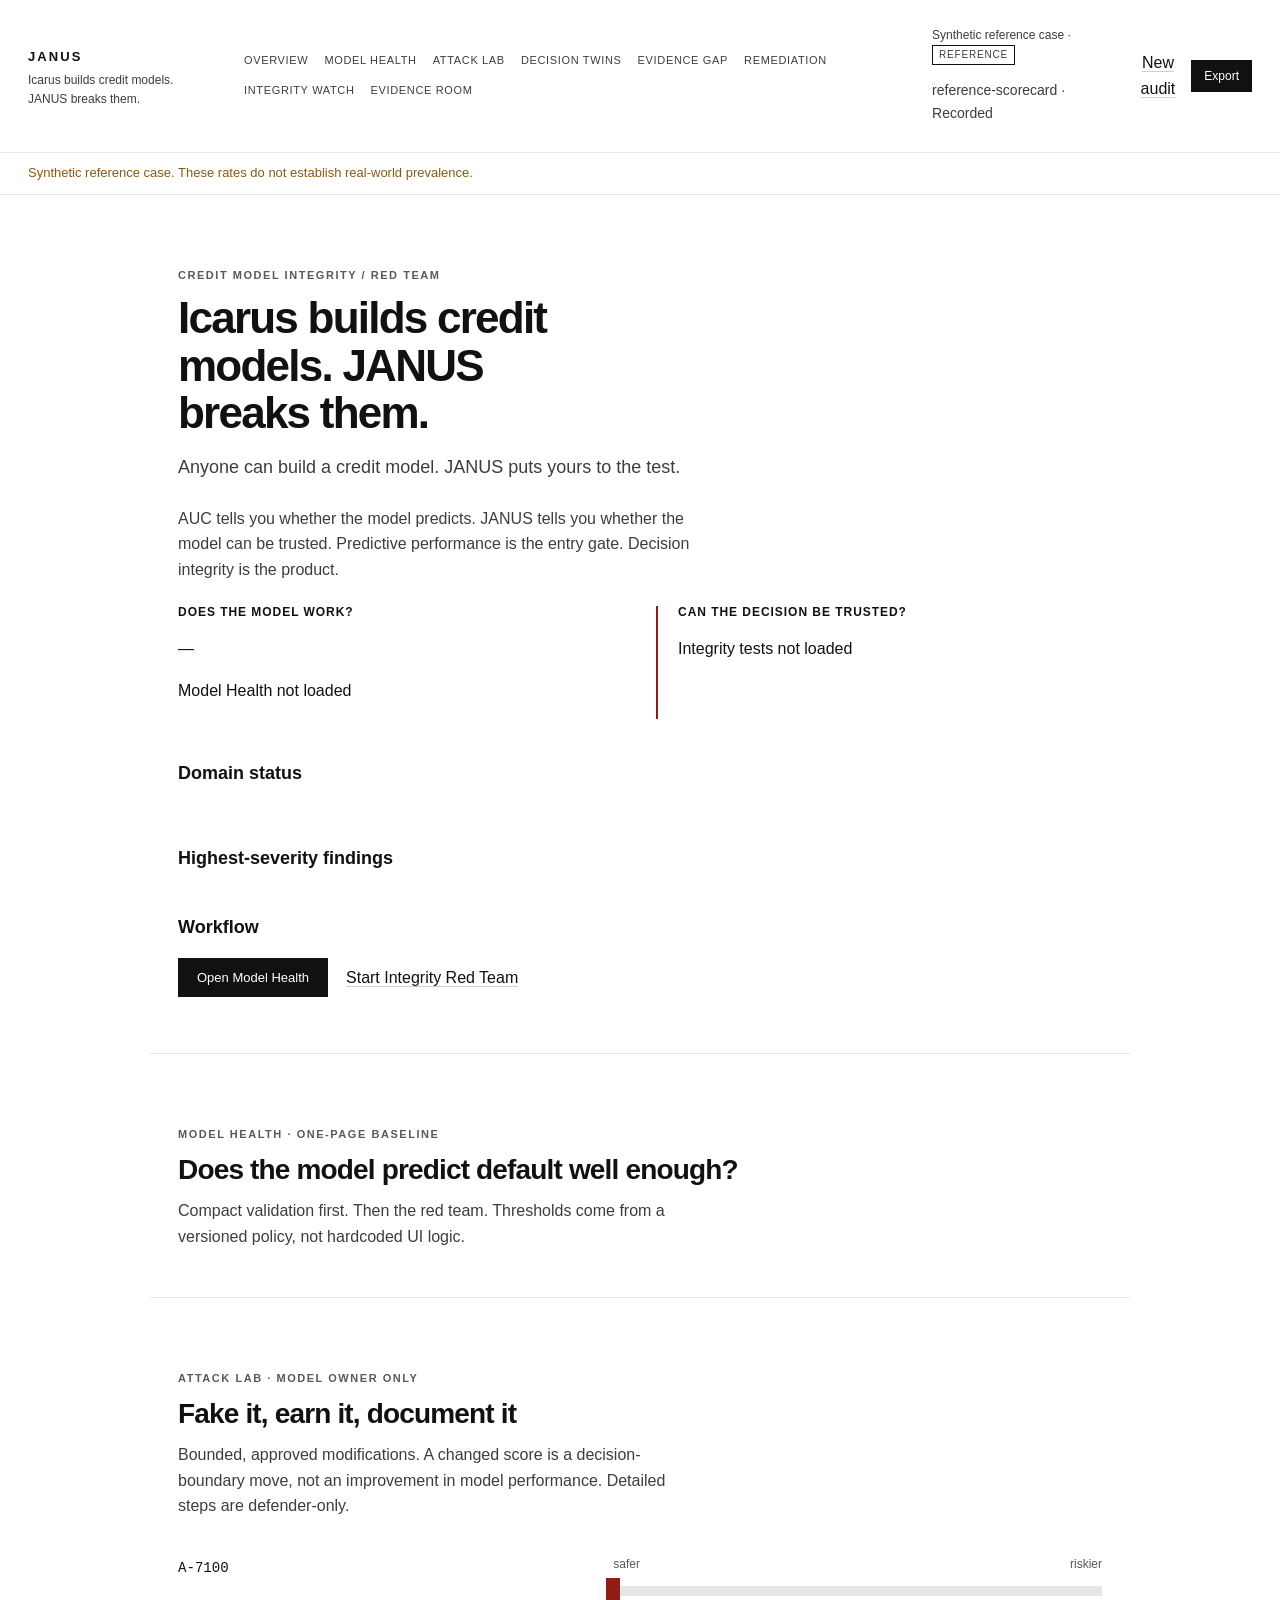
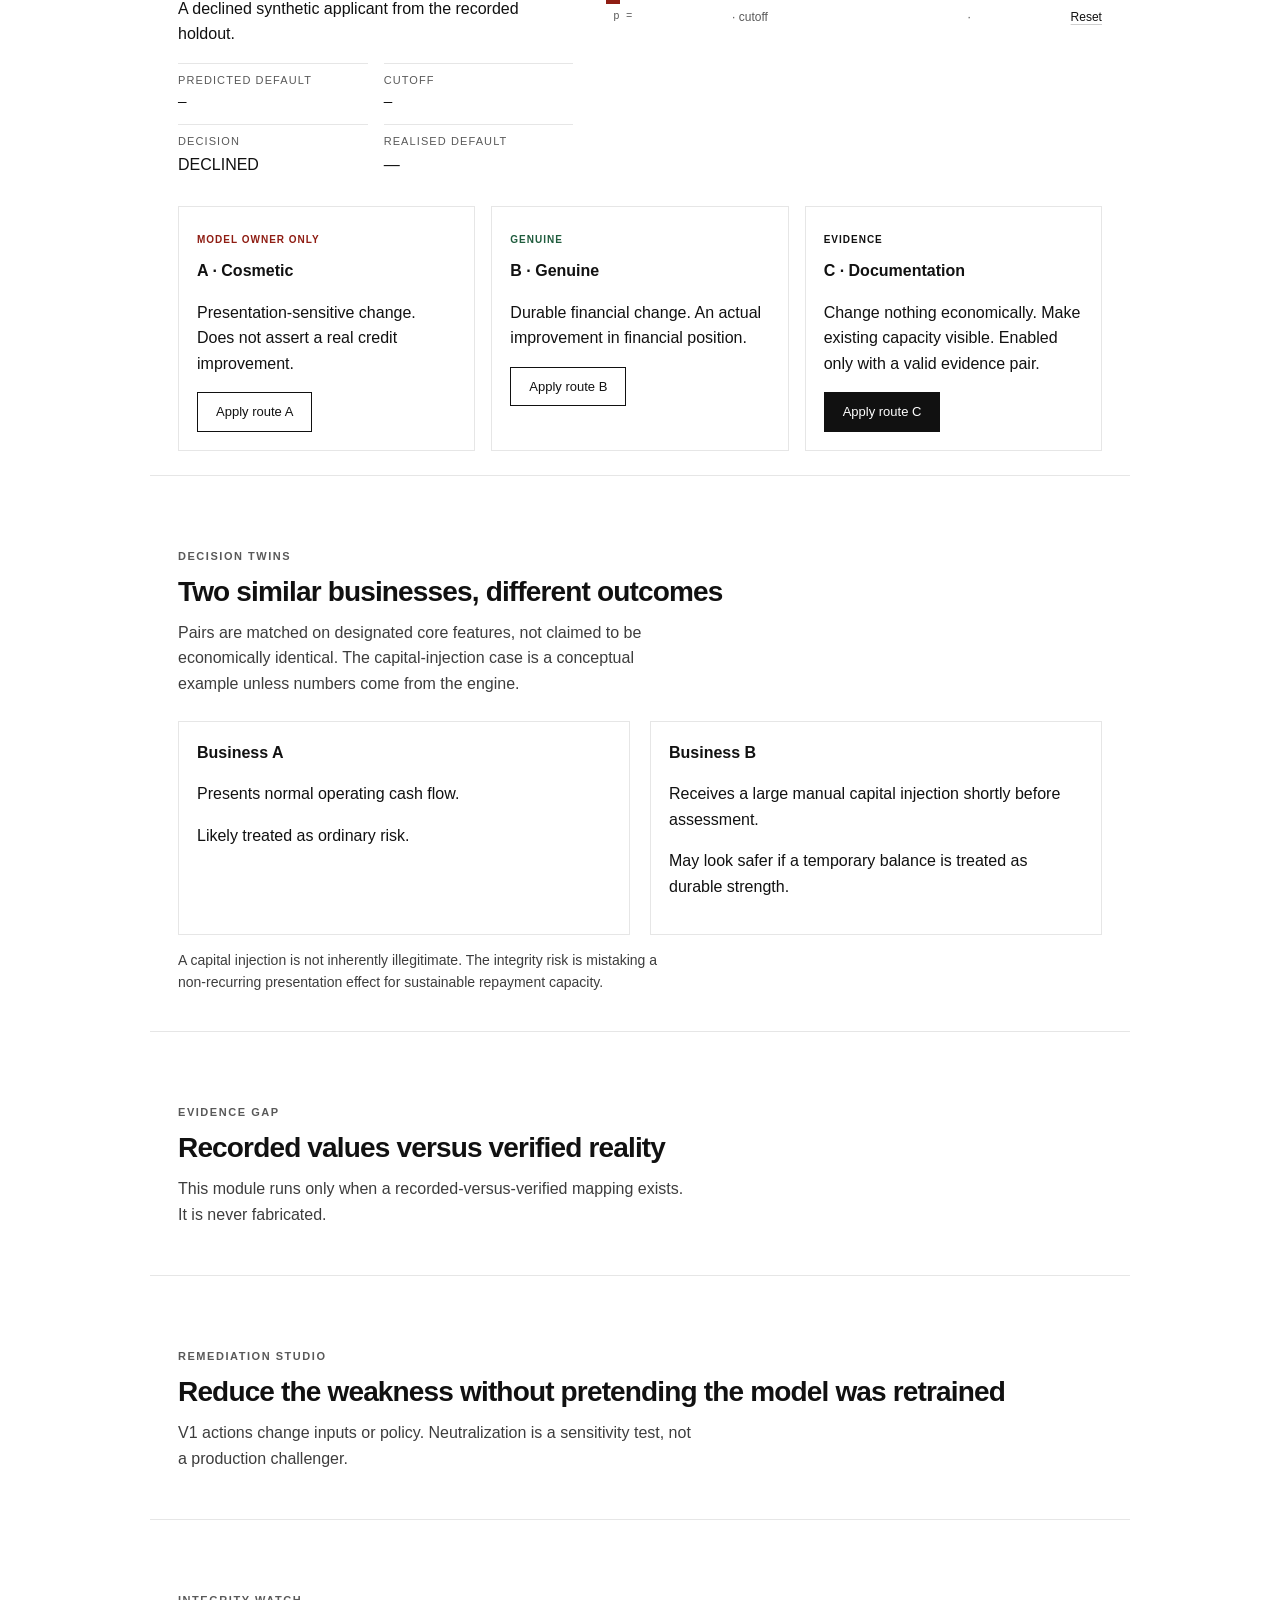
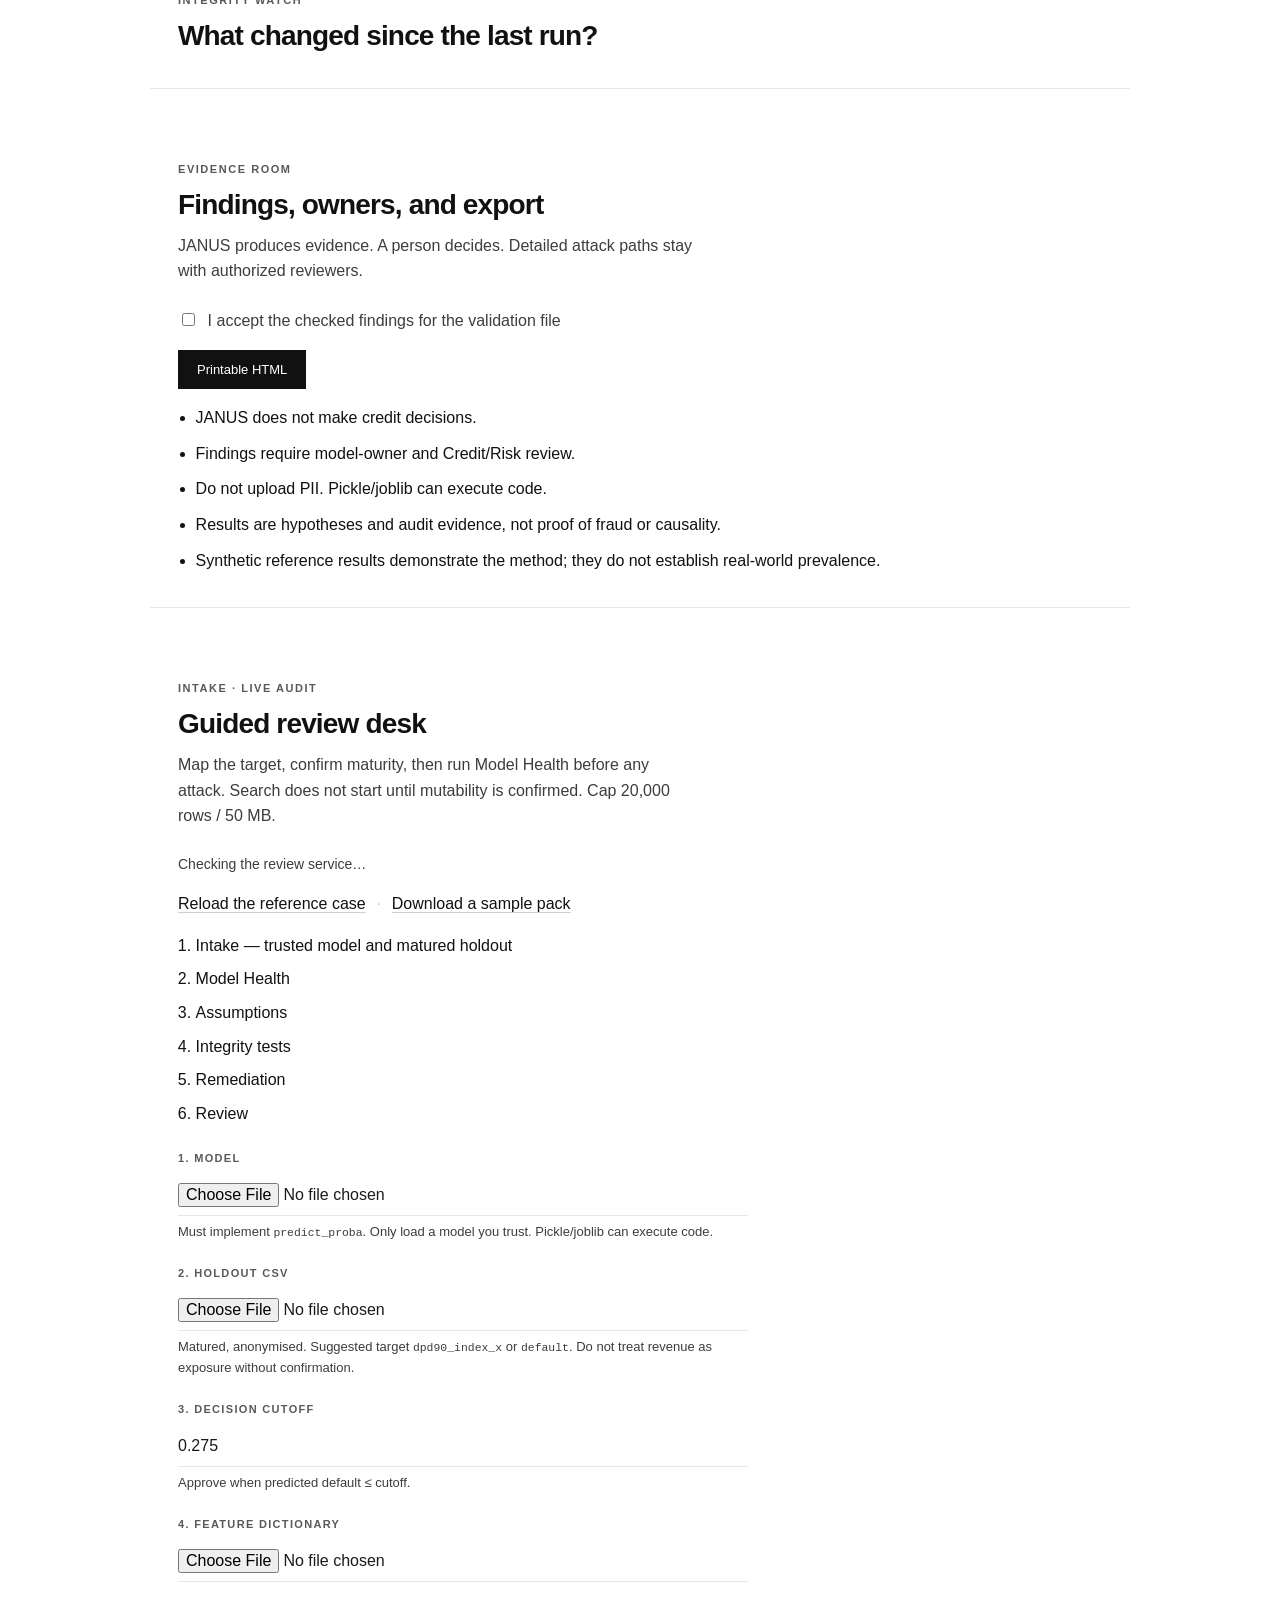
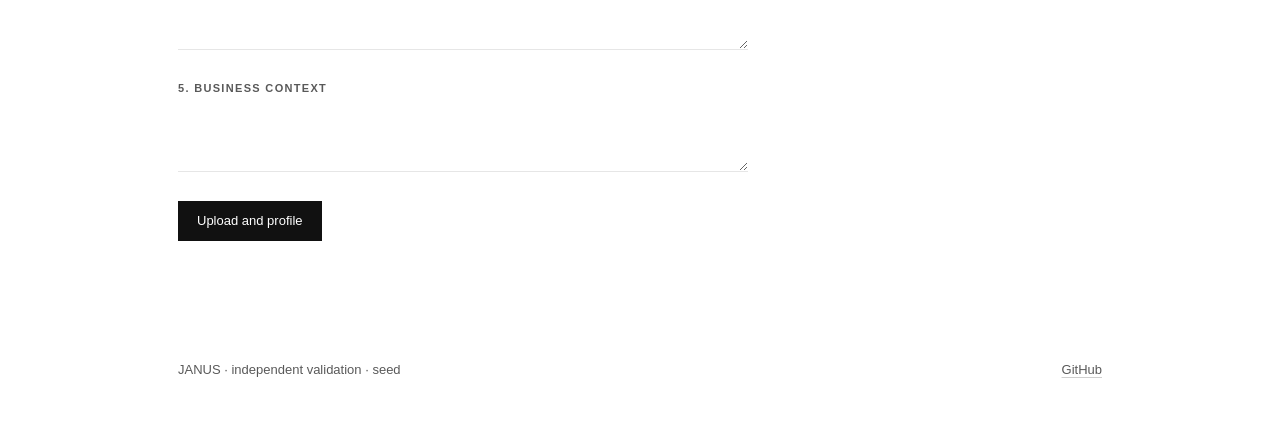
==== commit dab81811: "Complete Phase 2 integrity workflow and live schema mapping Wire live intake through /api/v1 with ex" ====
--- a/docs/index.html
+++ b/docs/index.html
@@ -7,9 +7,6 @@
   <meta name="description" content="AUC tells you whether the model predicts. JANUS tells you whether the model can be trusted.">
   <meta name="theme-color" content="#ffffff">
   <link rel="icon" href="./favicon.svg" type="image/svg+xml">
-  <link rel="preconnect" href="https://fonts.googleapis.com">
-  <link rel="preconnect" href="https://fonts.gstatic.com" crossorigin>
-  <link href="https://fonts.googleapis.com/css2?family=IBM+Plex+Mono:wght@400;500&family=Inter:wght@400;500;600;700&display=swap" rel="stylesheet">
   <link rel="stylesheet" href="./css/app.css">
 </head>
 <body>
@@ -238,9 +235,88 @@
           <label for="input-context">5. Business context</label>
           <textarea id="input-context" name="context"></textarea>
         </div>
-        <p><button type="submit" class="btn" id="btn-propose">Propose mutability</button></p>
+        <p><button type="submit" class="btn" id="btn-propose">Upload and profile</button></p>
         <p class="status" id="propose-status" role="status"></p>
       </form>
+      <div id="map-stage" hidden>
+        <h3>Schema mapping</h3>
+        <p class="intro">Confirm each column’s role. JANUS will not treat revenue as exposure from the name alone.</p>
+        <p class="fineprint" id="map-profile"></p>
+        <div class="table-wrap">
+          <table class="grid" id="map-table">
+            <thead>
+              <tr>
+                <th>Purpose</th>
+                <th>Selected column</th>
+                <th>Required</th>
+                <th>Validation</th>
+              </tr>
+            </thead>
+            <tbody>
+              <tr>
+                <td>Default target</td>
+                <td><select id="map-target" aria-label="Default target column"></select></td>
+                <td>Yes</td>
+                <td>Binary 0/1. Suggested <code>dpd90_index_x</code> or <code>default</code>.</td>
+              </tr>
+              <tr>
+                <td>Observation date</td>
+                <td><select id="map-timestamp" aria-label="Observation date column"></select></td>
+                <td>No</td>
+                <td>Parseable date. Suggested <code>LOAN_CREATED_AT_LCL_TS</code>.</td>
+              </tr>
+              <tr>
+                <td>Exposure</td>
+                <td><select id="map-exposure" aria-label="Exposure column"></select></td>
+                <td>No</td>
+                <td>Non-negative numeric. Confirm the semantic role.</td>
+              </tr>
+              <tr>
+                <td>Record ID</td>
+                <td><select id="map-id" aria-label="Record ID column"></select></td>
+                <td>No</td>
+                <td>Prefer unique. Masked in the UI.</td>
+              </tr>
+              <tr>
+                <td>Segments</td>
+                <td><select id="map-segments" aria-label="Segment columns" multiple size="4"></select></td>
+                <td>No</td>
+                <td>At least two useful groups. Not inferred as protected attributes.</td>
+              </tr>
+              <tr>
+                <td>Revenue (not loss)</td>
+                <td><select id="map-revenue" aria-label="Revenue column" disabled></select></td>
+                <td>No</td>
+                <td>Informational. Not used as approved-loss exposure.</td>
+              </tr>
+            </tbody>
+          </table>
+        </div>
+        <p class="note" id="map-revenue-warn" hidden></p>
+        <div class="field">
+          <label>Evidence pair (optional)</label>
+          <p class="hint">Recorded column ↔ verified column. Leave blank to skip Evidence Gap. JANUS never fabricates verified values.</p>
+          <p class="map-pair">
+            <select id="map-recorded" aria-label="Recorded evidence column"></select>
+            <span>↔</span>
+            <select id="map-verified" aria-label="Verified evidence column"></select>
+          </p>
+        </div>
+        <label class="gate">
+          <input type="checkbox" id="map-positive">
+          <span>1 represents the adverse event (for example DPD90 default).</span>
+        </label>
+        <label class="gate">
+          <input type="checkbox" id="map-matured">
+          <span>This holdout is matured — the target outcome is known.</span>
+        </label>
+        <label class="gate">
+          <input type="checkbox" id="map-window">
+          <span>The performance window is sufficient for this validation.</span>
+        </label>
+        <p><button type="button" class="btn" id="btn-map">Save mapping and run Model Health</button></p>
+        <p class="status" id="map-status" role="status"></p>
+      </div>
       <div id="propose-stage" hidden>
         <h3>Review assumptions</h3>
         <p>Edit anything that is wrong. Costs are USD. Search does not run until you confirm.</p>
--- a/docs/css/app.css
+++ b/docs/css/app.css
@@ -12,8 +12,8 @@
   --green-soft: #eef5f1;
   --amber: #8a5a10;
   --amber-soft: #f7f1e6;
-  --mono: "IBM Plex Mono", ui-monospace, "SF Mono", Menlo, monospace;
-  --sans: "Inter", -apple-system, BlinkMacSystemFont, "Segoe UI", sans-serif;
+  --mono: ui-monospace, "SF Mono", Menlo, Consolas, monospace;
+  --sans: -apple-system, BlinkMacSystemFont, "Segoe UI", Helvetica, Arial, sans-serif;
   --header-h: 58px;
 }
 
@@ -327,7 +327,21 @@
 .gate { display: flex; gap: 0.6rem; align-items: flex-start; margin: 16px 0; color: var(--muted); }
 .gate input { margin-top: 0.3rem; accent-color: var(--ink); }
 
-.flow { margin: 0 0 28px; }
+.flow li.is-now { font-weight: 600; color: var(--ink); }
+.map-pair { display: flex; align-items: center; gap: 12px; }
+.map-pair select { flex: 1; }
+#map-stage[hidden] { display: none; }
+.find-meta { display: grid; grid-template-columns: repeat(3, minmax(0, 1fr)); gap: 12px; margin-top: 8px; }
+.find-meta label { font-size: 11px; letter-spacing: 0.08em; text-transform: uppercase; color: var(--faint); display: block; }
+.find-meta input, .find-meta select {
+  width: 100%;
+  border: 0;
+  border-bottom: 1px solid var(--line);
+  background: #fff;
+  padding: 6px 0;
+  font: inherit;
+}
+.frontier { max-width: 420px; }
 .split, .compare { display: grid; grid-template-columns: 1fr 1fr 1fr; gap: 20px; margin-bottom: 24px; }
 .compare { grid-template-columns: 1fr 1fr; }
 .lifecycle { letter-spacing: 0.02em; }
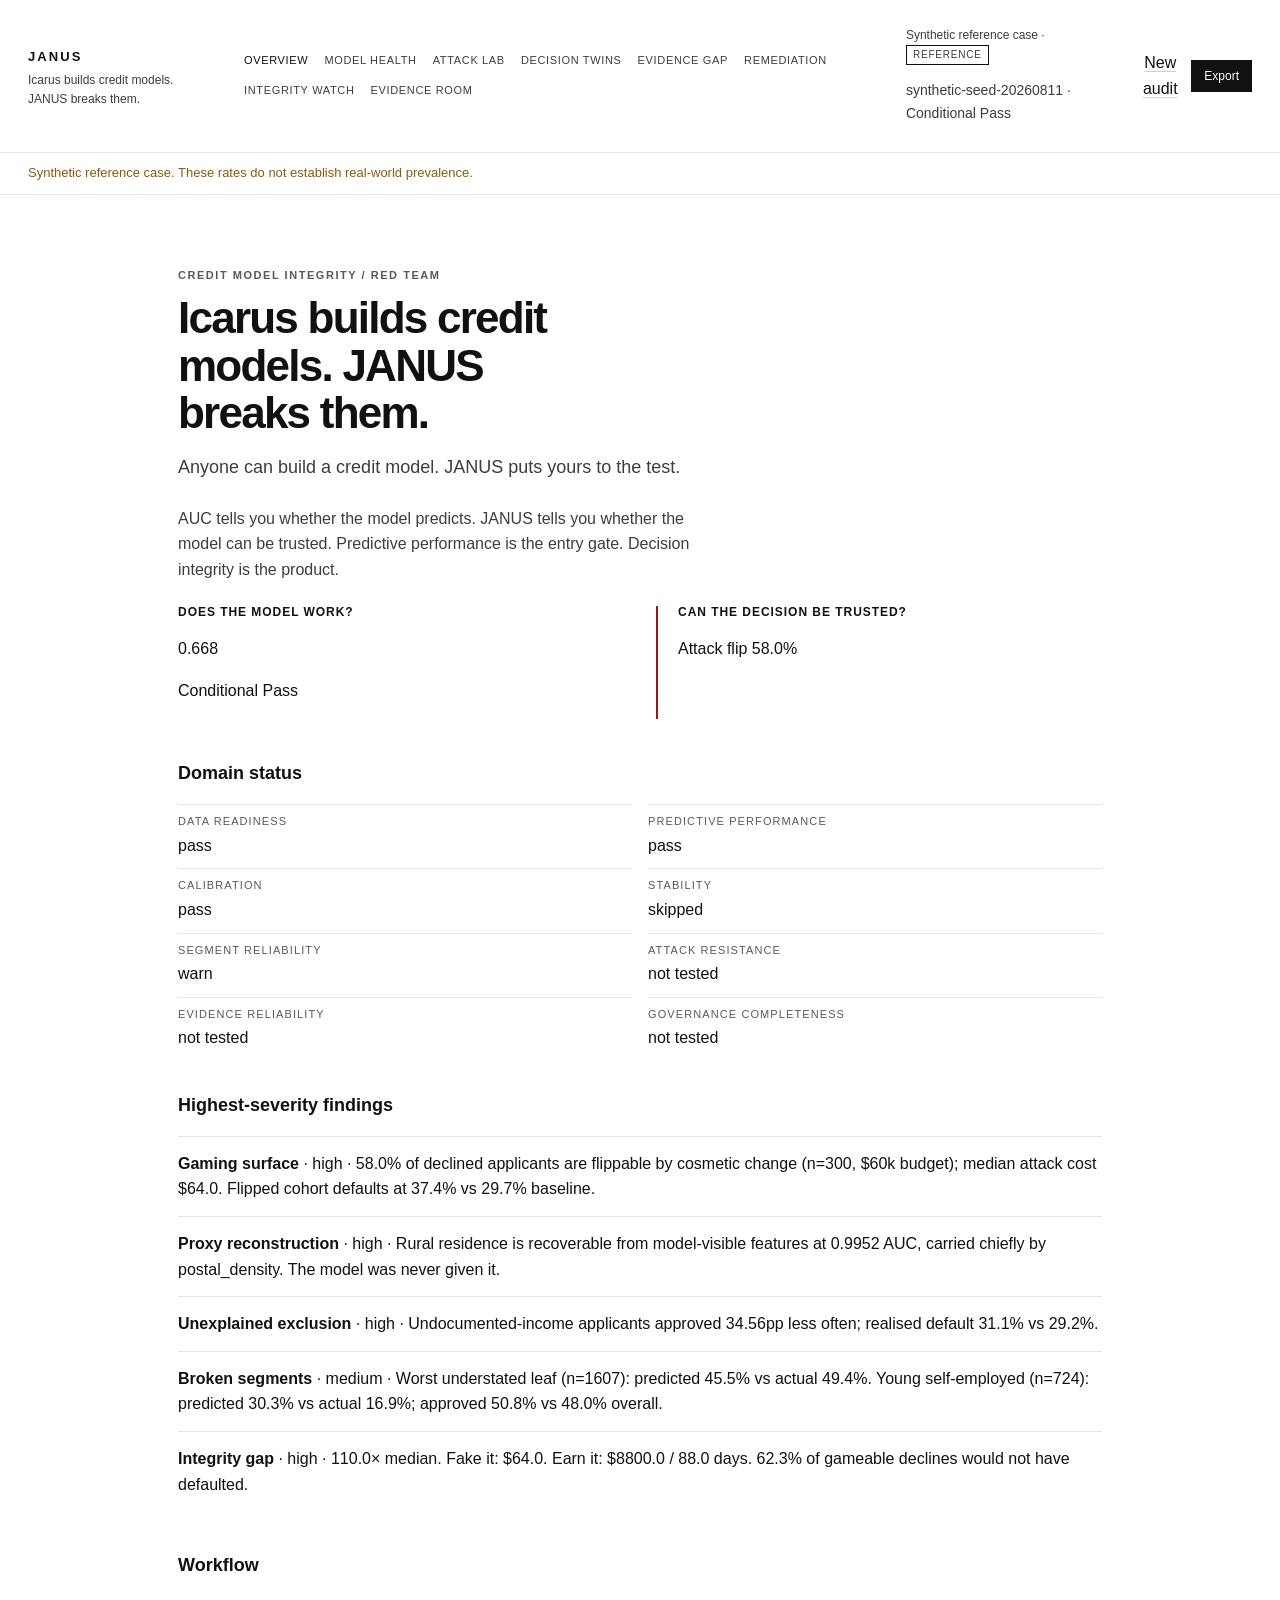
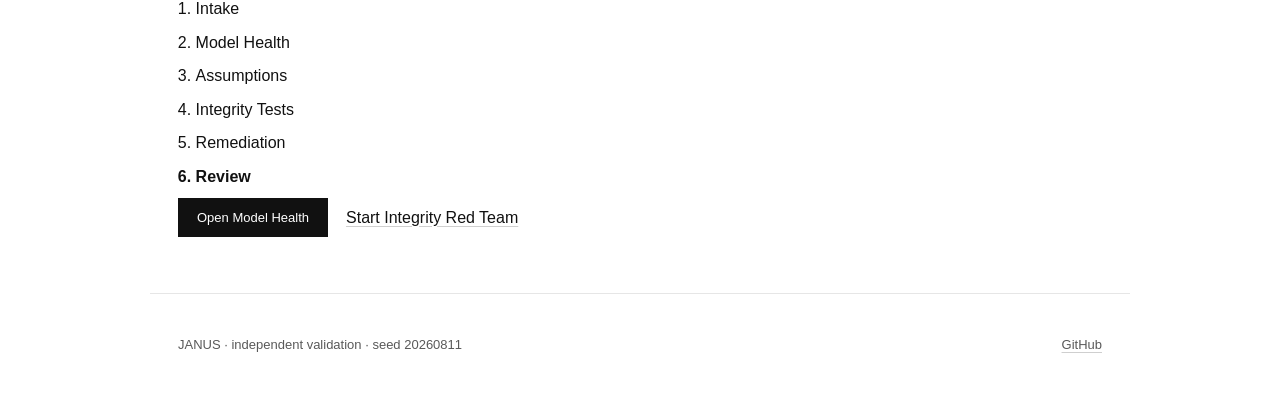
==== commit 161e20c2: "Fix duplicate api.js exports that blocked the reference UI The live-client helpers were concatenated" ====
--- a/docs/index.html
+++ b/docs/index.html
@@ -350,8 +350,8 @@
   <noscript>
     <p class="noscript">JANUS is a credit-model integrity platform. Enable JavaScript to bind the recorded Model Health and integrity figures. GitHub Pages still serves this HTML.</p>
   </noscript>
-  <script src="./data/findings.js"></script>
-  <script src="./js/config.js"></script>
-  <script type="module" src="./js/app.js"></script>
+  <script src="./data/findings.js?v=032"></script>
+  <script src="./js/config.js?v=032"></script>
+  <script type="module" src="./js/app.js?v=032"></script>
 </body>
 </html>
